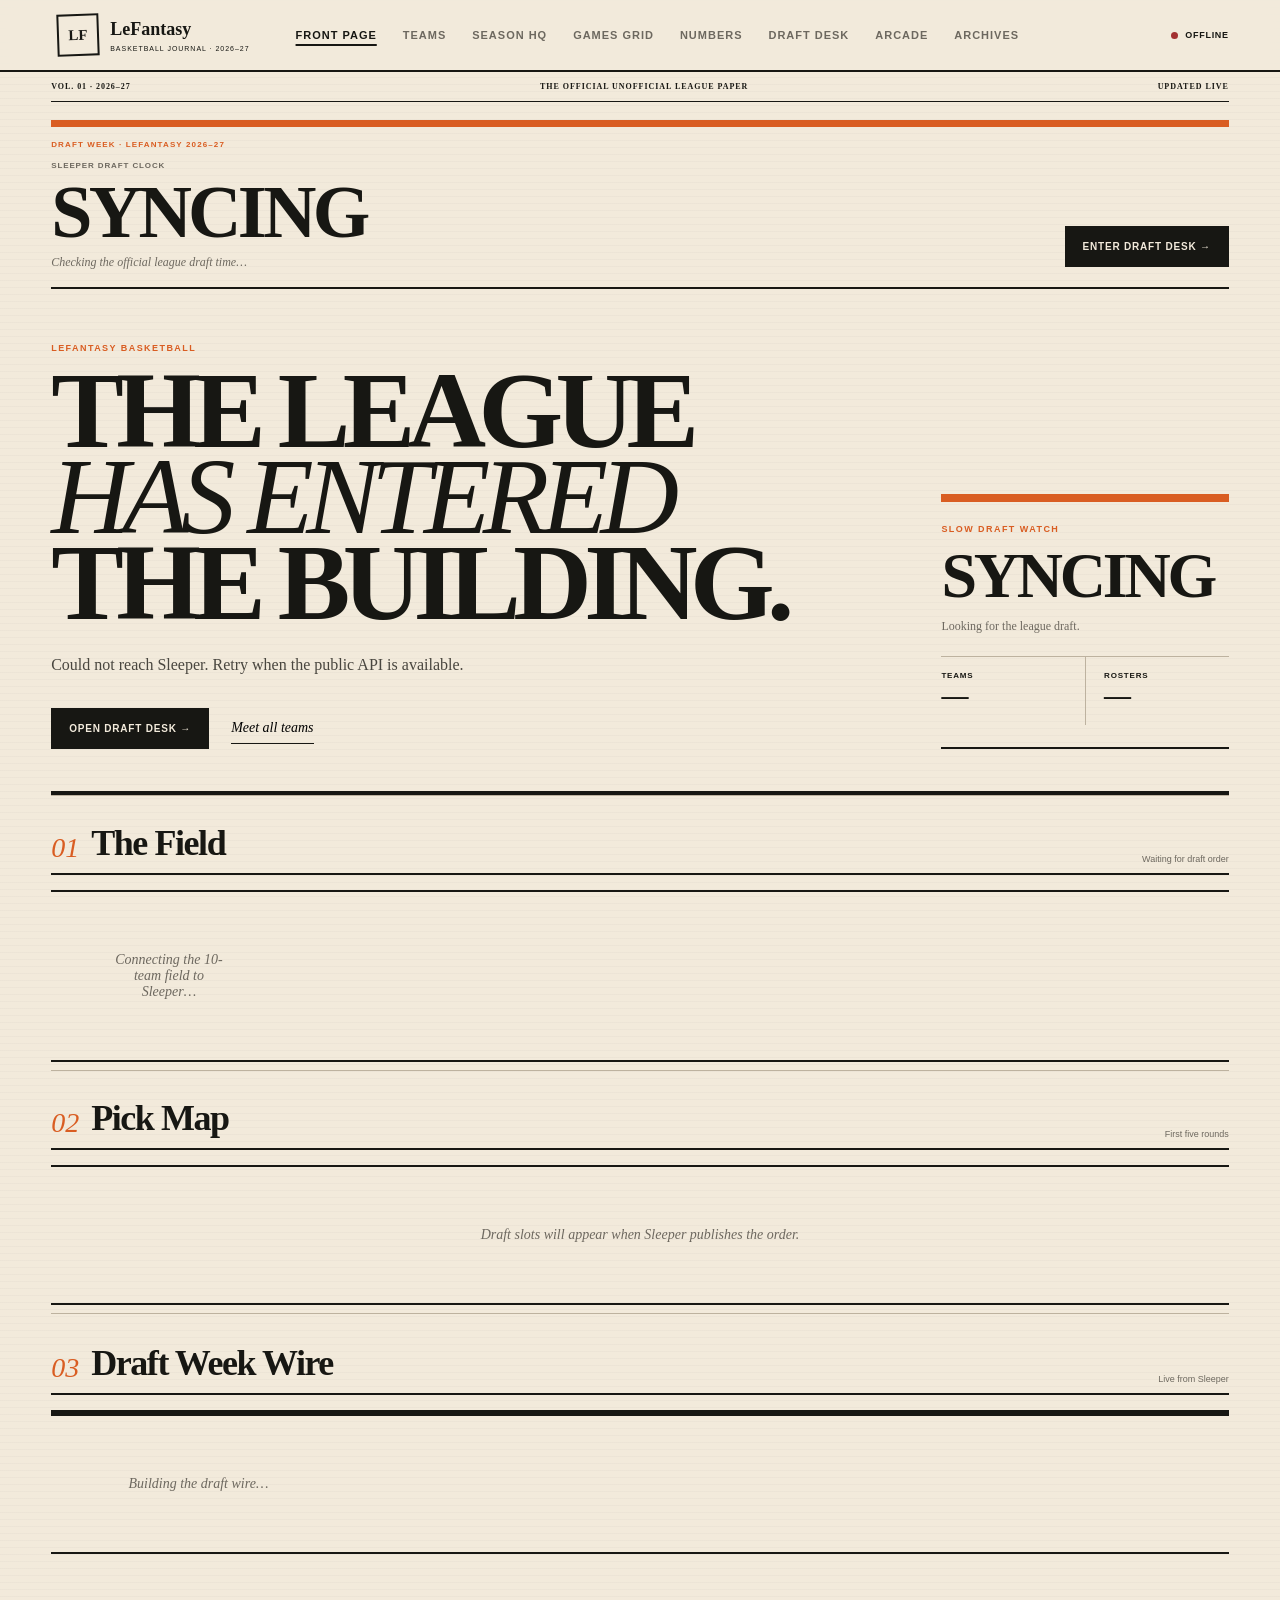
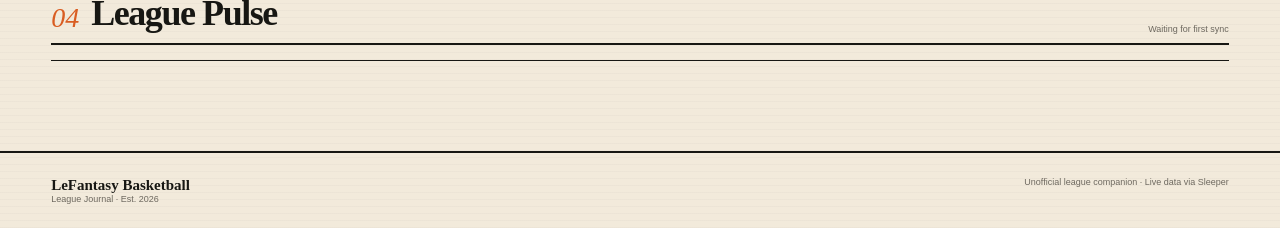
==== index.html @ d1859d07 "Merge 25d27dec43b7f07dfa521c4b925b68243e01713b into 0e8f0df24c4ec16cf2e3d7495be063ad2649c1c4" ====
<!doctype html><html lang="en"><head><meta charset="utf-8"><meta name="viewport" content="width=device-width,initial-scale=1,viewport-fit=cover"><meta name="theme-color" content="#f2eadb"><title>LeFantasy Basketball — League Journal</title><link rel="stylesheet" href="./styles.css"></head><body><header class="topbar"><button class="brand" data-route="home"><span class="mark">LF</span><span><b>LeFantasy</b><small>BASKETBALL JOURNAL · 2026–27</small></span></button><nav><button class="active" data-route="home">Front Page</button><button data-route="league">Teams</button><button data-route="season">Season HQ</button><button data-route="schedule">Games Grid</button><button data-route="analytics">Numbers</button><button data-route="warroom">Draft Desk</button><button data-route="arcade">Arcade</button><button data-route="history">Archives</button></nav><div id="apiStatus" class="status"><i></i><span>SYNCING</span></div></header><main><section class="page active" data-page="home"><div class="issue-line"><span>VOL. 01 · 2026–27</span><span>THE OFFICIAL UNOFFICIAL LEAGUE PAPER</span><span>UPDATED LIVE</span></div><section id="draftWeek" class="draft-week"><div class="draft-week-label">DRAFT WEEK · LEFANTASY 2026–27</div><div class="draft-week-main"><div><small id="draftWeekKicker">SLEEPER DRAFT CLOCK</small><strong id="draftCountdown">SYNCING</strong><p id="draftCountdownCopy">Checking the official league draft time…</p></div><button class="primary" data-route="warroom">Enter Draft Desk →</button></div></section><div class="hero"><div class="hero-copy"><div class="eyebrow">LEFANTASY BASKETBALL</div><h1>THE LEAGUE<br><em>HAS ENTERED</em><br>THE BUILDING.</h1><p id="leagueSubtitle">Connecting to Sleeper league 1406415989997846528…</p><div class="actions"><button class="primary" data-route="warroom">Open Draft Desk →</button><button class="text-link" data-route="league">Meet all teams</button></div></div><aside class="hero-card"><div class="kicker">SLOW DRAFT WATCH</div><strong id="draftStatus">SYNCING</strong><p id="draftMeta">Looking for the league draft.</p><div class="scoreline"><div><span>TEAMS</span><b id="teamCount">—</b></div><div><span>ROSTERS</span><b id="rosterCount">—</b></div></div></aside></div><section class="draft-field-section"><div class="section-head"><div><span>01</span><h2>The Field</h2></div><small id="fieldMeta">Waiting for draft order</small></div><div id="draftField" class="draft-field"><div class="empty">Connecting the 10-team field to Sleeper…</div></div></section><section class="pick-map-section"><div class="section-head"><div><span>02</span><h2>Pick Map</h2></div><small id="pickMapMeta">First five rounds</small></div><div id="pickMap" class="pick-map"><div class="empty">Draft slots will appear when Sleeper publishes the order.</div></div></section><section class="draft-wire-section"><div class="section-head"><div><span>03</span><h2>Draft Week Wire</h2></div><small id="wireMeta">Live from Sleeper</small></div><div id="draftWire" class="draft-wire"><div class="empty">Building the draft wire…</div></div></section><section class="news-section"><div class="section-head"><div><span>04</span><h2>League Pulse</h2></div><small id="lastSync">Waiting for first sync</small></div><div id="pulse" class="cards"></div></section></section><section class="page" data-page="league"><div class="page-head"><div><span class="section-number">02</span><div><div class="eyebrow">THE DIRECTORY</div><h1>MEET THE LEAGUE.</h1><p>Every manager. Every roster. Same public information for everyone.</p></div></div></div><div id="managerGrid" class="manager-grid"></div></section><section class="page" data-page="season"><div class="page-head"><div><span class="section-number">03</span><div><div class="eyebrow">CURRENT WEEK · STANDINGS · PLAYOFF RACE</div><h1>SEASON HQ.</h1><p>The live league desk. Current matchups, the table, and the postseason cut line in one public view.</p></div></div></div><div class="record-intro"><div><div class="kicker">THIS WEEK</div><h2 id="matchupHeading">Matchup Desk</h2></div><span id="seasonWeek">Waiting for season data</span></div><div id="matchupGrid" class="matchup-grid"><div class="empty">Matchups will populate when the season begins.</div></div><div class="season-columns"><section><div class="record-intro"><div><div class="kicker">THE TABLE</div><h2>Standings</h2></div><span>Stored Sleeper record</span></div><div id="liveStandings" class="live-standings"></div></section><section><div class="record-intro"><div><div class="kicker">THE CUT LINE</div><h2>Playoff Race</h2></div><span id="playoffMeta">League settings</span></div><div id="playoffRace" class="playoff-race"></div></section></div></section><section class="page" data-page="manager"><button id="managerBack" class="text-link manager-back">← Back to teams</button><div id="managerProfile"><div class="empty">Choose a manager from the Teams page.</div></div></section><section class="page" data-page="schedule"><div class="page-head"><div><span class="section-number">04</span><div><div class="eyebrow">NBA SCHEDULE · GAME PICK OPPORTUNITY</div><h1>GAMES GRID.</h1><p>The real NBA schedule translated for Game Pick. More games mean more chances to produce a score worth using — not automatic cumulative points.</p></div></div></div><div class="games-grid-toolbar"><div><div class="kicker">NEXT 7 DAYS</div><h2 id="gamesGridRange">Loading NBA schedule…</h2></div><button id="gamesGridRefresh" class="primary">↻ Refresh schedule</button></div><div id="gamesGridSummary" class="games-grid-summary"><div class="empty">Connecting to the NBA schedule feed…</div></div><div class="record-intro"><div><div class="kicker">TEAM BY TEAM</div><h2>Schedule Board</h2></div><span id="gamesGridMeta">—</span></div><div id="gamesGridBoard" class="games-grid-board"><div class="empty">Schedule data will appear here.</div></div><div class="record-intro roster-volume-head"><div><div class="kicker">LEFANTASY GAME PICK OPPORTUNITY</div><h2>Who Has the Most Chances?</h2></div><span id="rosterVolumeMeta">Waiting for Game Pick opportunity map</span></div><div id="rosterVolume" class="roster-volume"><div class="empty">Connecting Sleeper rosters to upcoming Game Pick opportunities…</div></div></section><section class="page" data-page="analytics"><div class="page-head"><div><span class="section-number">04</span><div><div class="eyebrow">TRUE RECORD · SCHEDULE LUCK · WEEKLY HONORS</div><h1>BEYOND THE RECORD.</h1><p>Actual results only tell part of the story. All-play standings show how every team would perform against the entire league each completed week.</p></div></div></div><div class="record-intro"><div><div class="kicker">ALL-PLAY TABLE</div><h2>True Standings</h2></div><span id="trueWeekLabel">Waiting for completed matchups</span></div><div class="table-wrap"><table class="record-table true-table"><thead><tr><th>Team</th><th>Actual</th><th>True</th><th>True%</th><th>Luck</th><th>PF</th></tr></thead><tbody id="trueBody"></tbody></table></div><div class="record-intro awards-head"><div><div class="kicker">THE WEEKLY EDITION</div><h2>Weekly Awards</h2></div><span id="awardWeek">—</span></div><div id="weeklyAwards" class="award-grid"><div class="empty">Awards begin after the first completed matchup week.</div></div></section><section class="page" data-page="warroom"><div class="page-head"><div><span class="section-number">05</span><div><div class="eyebrow">SLOW DRAFT · PUBLIC DESK</div><h1>THE DRAFT DESK.</h1><p>A neutral league-wide view of the room: picks, roster construction and draft movement. No private tips. No saved favorites.</p></div></div></div><div class="war-layout"><aside class="war-side"><div class="kicker">DRAFT WIRE</div><strong id="warStatus">SYNCING</strong><p id="warCopy">Finding draft configuration…</p><button id="refresh" class="primary">↻ Refresh board</button><div class="fairness"><b>PUBLIC BY DESIGN</b><span>Every manager sees the same tools and information.</span></div></aside><div class="board-shell"><div class="board-head"><div><small>LEFANTASY DRAFT · 2026–27</small><b>THE BOARD</b></div><span id="pickCount">0 picks</span></div><div id="draftBoard" class="draft-board"><div class="empty">Draft data will appear here.</div></div></div></div><section class="draft-intel-section"><div class="record-intro"><div><div class="kicker">LIVE LEAGUE INTELLIGENCE</div><h2>Draft Readout</h2></div><span id="draftIntelMeta">Waiting for selections</span></div><div id="draftIntel" class="draft-intel"><div class="empty">Position runs, roster builds and round summaries will appear as the room moves.</div></div></section></section><section class="page arcade-page" data-page="arcade"><div class="page-head arcade-head"><div><span class="section-number">PLAY</span><div><div class="eyebrow">LEFANTASY ARCADE · NO SAVES · NO CONSEQUENCES</div><h1>WHO GOES<br>FIRST?</h1><p>Two NBA players enter. Pick the one you think gets drafted first in LeFantasy. Your answers stay on this device and disappear when you reload.</p></div></div></div><div class="arcade-scorebar"><div><small>CURRENT STREAK</small><strong id="arcadeStreak">0</strong></div><div><small>TOTAL CALLS</small><strong id="arcadeCalls">0</strong></div><button id="arcadeReset" class="primary">New Run</button></div><div id="whoGoesFirst" class="who-goes-first"><div class="empty">Loading the player deck…</div></div><div class="arcade-footer"><span>Choices are saved only in this browser. Nothing is shared with the league.</span><b id="arcadeBoardPreview">Your private board starts with your first call.</b></div><div class="gm-divider"><span>ARCADE BONUS</span><b>LE TACO · PIXEL CATCH</b></div><section class="gm2-shell"><div class="gm2-cover"><div><div class="eyebrow">NEW · MOBILE ARCADE</div><h2>LE TACO<br><i>THE KING'S TACO CATCH</i></h2><p>Move a pixel basketball king left and right to catch falling tacos. Three misses and you're out!</p></div><a class="primary" href="./letaco.html" style="display:inline-block;text-decoration:none;padding:14px 22px">PLAY LE TACO →</a></div></section><div class="gm-divider"><span>ARCADE 02</span><b>FRONT OFFICE SIMULATOR</b></div><section class="gm2-shell"><div class="gm2-cover"><div><div class="eyebrow">NEW · FULL FRONT OFFICE MODE</div><h2>GM SURVIVAL<br><i>SEASON MODE</i></h2><p>Take over a randomly dealt 10-man NBA roster. Set the rotation, survive injuries and trade calls, and try to satisfy ownership across an actual simulated season.</p></div><button id="gm2Start" class="primary">DEAL ME A TEAM →</button></div><div id="gm2Game" hidden></div></section><div class="gm-divider legacy"><span>ARCADE 02A</span><b>ORIGINAL 10-DAY MODE</b></div><section class="gm-survival"><div class="gm-intro"><div><div class="eyebrow">10 DAYS · ONE JOB · TERRIBLE PEOPLE AROUND YOU</div><h2>GM<br>SURVIVAL</h2><p>Run an NBA front office through ten increasingly cursed days. Your decisions change the team, unlock consequences, and may come back to ruin your life.</p></div><button id="gmStart" class="primary gm-start">TAKE THE JOB →</button></div><div id="gmGame" class="gm-game" hidden><div class="gm-topline"><div><small>DAY</small><strong id="gmDay">1 / 10</strong></div><div><small>ACT</small><strong id="gmAct">THE HONEYMOON</strong></div></div><div id="gmMeters" class="gm-meters"></div><article id="gmEvent" class="gm-event" aria-live="polite"></article></div></section></section><section class="page" data-page="history"><div class="page-head"><div><span class="section-number">06</span><div><div class="eyebrow">PAST SEASONS · ALL-TIME NUMBERS</div><h1>THE ARCHIVES.</h1><p>The league history, reconstructed from linked Sleeper seasons. The Record Book aggregates manager results across every season we can verify.</p></div></div></div><div class="archive-tabs"><button class="archive-tab active" data-archive-view="record">Record Book</button><button class="archive-tab" data-archive-view="seasons">Season Archive</button><button class="archive-tab" data-archive-view="highlights">League Records</button><button class="archive-tab" data-archive-view="drafts">Draft Archive</button><button class="archive-tab" data-archive-view="rivalries">Rivalries</button></div><div id="historyStatus" class="history-status">Loading linked league history…</div><section id="recordView" class="archive-view active"><div class="record-intro"><div><div class="kicker">ALL-TIME TABLE</div><h2>The Record Book</h2></div><span id="historySpan">—</span></div><div class="table-wrap"><table class="record-table"><thead><tr><th>Manager</th><th>Seasons</th><th>W</th><th>L</th><th>T</th><th>Win%</th><th>PF</th><th>PA</th></tr></thead><tbody id="recordBody"></tbody></table></div></section><section id="seasonsView" class="archive-view"><div id="seasonArchive" class="season-archive"></div></section><section id="highlightsView" class="archive-view"><div class="record-intro"><div><div class="kicker">WEEKLY MATCHUP RECORDS</div><h2>League Records</h2></div><span>Calculated from archived matchup data</span></div><div id="recordCards" class="record-cards"><div class="empty">Loading matchup records…</div></div></section><section id="draftsView" class="archive-view"><div class="record-intro"><div><div class="kicker">EVERY PICK WE CAN VERIFY</div><h2>Draft Archive</h2></div><span>Historical Sleeper drafts</span></div><div id="draftArchive" class="draft-archive"><div class="empty">Loading historical drafts…</div></div></section><section id="rivalriesView" class="archive-view"><div class="record-intro"><div><div class="kicker">MANAGER VS. MANAGER</div><h2>Rivalry Desk</h2></div><span>Lifetime verified matchups</span></div><div id="rivalryGrid" class="rivalry-grid"><div class="empty">Building the rivalry ledger…</div></div></section></section></main><footer><div><b>LeFantasy Basketball</b><span>League Journal · Est. 2026</span></div><span>Unofficial league companion · Live data via Sleeper</span></footer><script src="./app.js"></script></body></html>
---- styles.css ----
:root{--paper:#f2eadb;--paper2:#e9deca;--ink:#171713;--muted:#6d685f;--orange:#d95d22;--green:#173d32;--line:#bdb29f;--white:#fffaf0}*{box-sizing:border-box}html{scroll-behavior:smooth}body{margin:0;background:var(--paper);color:var(--ink);font-family:Arial,Helvetica,sans-serif;background-image:linear-gradient(rgba(23,23,19,.025) 1px,transparent 1px);background-size:100% 7px}button{font:inherit}.topbar{position:sticky;top:0;z-index:20;display:flex;align-items:center;gap:28px;padding:13px clamp(15px,4vw,54px);background:rgba(242,234,219,.94);backdrop-filter:blur(12px);border-bottom:2px solid var(--ink)}.brand{display:flex;align-items:center;gap:11px;border:0;background:none;color:var(--ink);cursor:pointer}.mark{display:grid;place-items:center;width:42px;height:42px;border:2px solid var(--ink);font:900 15px Georgia,serif;transform:rotate(-2deg)}.brand>span:last-child{display:flex;flex-direction:column;text-align:left;line-height:1}.brand b{font:900 18px Georgia,serif}.brand small{font-size:7px;letter-spacing:.14em;margin-top:5px}.topbar nav{display:flex;gap:2px;flex:1}.topbar nav button{border:0;background:none;color:var(--muted);font-size:11px;text-transform:uppercase;letter-spacing:.09em;font-weight:900;padding:10px 12px;cursor:pointer}.topbar nav button.active{color:var(--ink);text-decoration:underline;text-decoration-thickness:2px;text-underline-offset:5px}.status{display:flex;align-items:center;gap:7px;font-size:9px;font-weight:900;letter-spacing:.08em}.status i{width:7px;height:7px;border-radius:50%;background:#b68a31}.status.online i{background:#39714d}.status.offline i{background:#a43131}.page{display:none;max-width:1450px;min-height:calc(100vh - 69px);margin:auto;padding:0 clamp(15px,4vw,54px) 90px}.page.active{display:block}.issue-line{display:flex;justify-content:space-between;gap:15px;padding:10px 0;border-bottom:1px solid var(--ink);font:700 8px Georgia,serif;letter-spacing:.12em}.hero{display:grid;grid-template-columns:minmax(0,1.5fr) minmax(280px,.5fr);gap:28px;padding:54px 0 42px;border-bottom:4px solid var(--ink)}.eyebrow,.kicker{text-transform:uppercase;letter-spacing:.16em;font-weight:900;font-size:9px;color:var(--orange)}h1{font-family:Georgia,"Times New Roman",serif;font-size:clamp(54px,8.5vw,128px);line-height:.79;letter-spacing:-.07em;margin:15px 0 27px}h1 em{font-style:italic;font-weight:400}.hero p,.page-head p{font:16px/1.55 Georgia,serif;color:#49463f;max-width:690px}.actions{display:flex;align-items:center;gap:22px;margin-top:30px}.primary{border:2px solid var(--ink);background:var(--ink);color:var(--paper);padding:13px 16px;font-size:10px;text-transform:uppercase;letter-spacing:.08em;font-weight:900;cursor:pointer}.primary:hover{background:var(--orange);border-color:var(--orange)}.text-link{border:0;border-bottom:1px solid var(--ink);background:none;padding:7px 0;font:italic 14px Georgia,serif;cursor:pointer}.hero-card{align-self:end;border-top:8px solid var(--orange);border-bottom:2px solid var(--ink);padding:22px 0}.hero-card>strong{display:block;font:900 clamp(38px,5vw,70px)/.9 Georgia,serif;letter-spacing:-.05em;margin:13px 0}.hero-card p{font-size:12px;color:var(--muted)}.scoreline{display:grid;grid-template-columns:1fr 1fr;border-top:1px solid var(--line);margin-top:20px}.scoreline div{padding:14px 0}.scoreline div+div{border-left:1px solid var(--line);padding-left:18px}.scoreline span{display:block;font-size:8px;font-weight:900;letter-spacing:.1em}.scoreline b{font:900 27px Georgia,serif}.news-section{padding-top:30px}.section-head{display:flex;align-items:end;justify-content:space-between;border-bottom:2px solid var(--ink);padding-bottom:9px;margin-bottom:15px}.section-head>div{display:flex;align-items:end;gap:12px}.section-head span,.section-number{font:italic 28px Georgia,serif;color:var(--orange)}.section-head h2{font:900 36px Georgia,serif;margin:0;letter-spacing:-.04em}.section-head small{font-size:9px;color:var(--muted)}.cards{display:grid;grid-template-columns:repeat(3,1fr);border-bottom:1px solid var(--ink)}.card{padding:17px 20px 24px 0;min-height:145px}.card+.card{border-left:1px solid var(--line);padding-left:20px}.card small{font-size:8px;font-weight:900;letter-spacing:.12em;color:var(--orange)}.card strong{display:block;font:900 27px/1 Georgia,serif;margin:13px 0}.card p{font:13px/1.45 Georgia,serif;color:var(--muted)}.page-head{padding:50px 0 24px;border-bottom:4px solid var(--ink);margin-bottom:20px}.page-head>div{display:flex;align-items:flex-start;gap:18px}.page-head h1{font-size:clamp(48px,7vw,94px);margin:8px 0 10px}.manager-grid{display:grid;grid-template-columns:repeat(4,1fr);border-top:1px solid var(--ink)}.manager{padding:20px 18px 22px 0;border-bottom:1px solid var(--ink);min-height:195px}.manager:not(:nth-child(4n+1)){border-left:1px solid var(--line);padding-left:18px}.manager img{width:62px;height:62px;object-fit:cover;filter:grayscale(100%);border:1px solid var(--ink)}.manager h3{font:900 21px Georgia,serif;margin:14px 0 4px}.manager p{margin:0;color:var(--muted);font-size:10px}.manager .roster{margin-top:15px;padding-top:10px;border-top:1px solid var(--line);font-size:9px;font-weight:700;text-transform:uppercase;letter-spacing:.06em}.war-layout{display:grid;grid-template-columns:240px minmax(0,1fr);gap:28px}.war-side{padding-top:8px;align-self:start;position:sticky;top:90px}.war-side strong{display:block;font:900 30px Georgia,serif;margin:10px 0}.war-side p{font:12px/1.5 Georgia,serif;color:var(--muted)}.war-side button{width:100%;margin:10px 0}.fairness{border-top:1px solid var(--ink);margin-top:18px;padding-top:13px}.fairness b,.fairness span{display:block}.fairness b{font-size:8px;letter-spacing:.12em;color:var(--orange)}.fairness span{font:11px/1.4 Georgia,serif;margin-top:6px}.board-shell{min-width:0;border:2px solid var(--ink);background:rgba(255,250,240,.45)}.board-head{display:flex;align-items:end;justify-content:space-between;padding:13px 15px;border-bottom:2px solid var(--ink)}.board-head small{display:block;font-size:7px;letter-spacing:.12em;color:var(--orange);margin-bottom:3px}.board-head b{font:900 24px Georgia,serif}.board-head>span{font-size:9px;font-weight:900}.draft-board{overflow:auto;max-height:72vh}.draft-grid{display:grid;grid-template-columns:repeat(var(--teams,10),minmax(125px,1fr));min-width:1100px}.pick{min-height:90px;padding:9px;border-right:1px solid var(--line);border-bottom:1px solid var(--line);background:rgba(255,250,240,.25)}.pick:nth-child(even){background:rgba(217,93,34,.035)}.pick b{font:900 12px Georgia,serif;display:block}.pick small{font-size:8px;color:var(--muted)}.pick .num{font-size:9px;color:var(--orange);font-weight:900;margin-bottom:7px}.empty{padding:60px;text-align:center;font:italic 14px Georgia,serif;color:var(--muted)}footer{display:flex;justify-content:space-between;gap:20px;padding:24px clamp(15px,4vw,54px);border-top:2px solid var(--ink);font-size:9px;color:var(--muted)}footer>div{display:flex;flex-direction:column}footer b{font:900 15px Georgia,serif;color:var(--ink)}@media(max-width:850px){.topbar{gap:9px;padding:10px 12px}.brand small,.status span{display:none}.topbar nav{overflow:auto}.topbar nav button{white-space:nowrap;padding:9px 8px}.page{padding-left:14px;padding-right:14px}.issue-line span:nth-child(2){display:none}.hero{grid-template-columns:1fr;padding-top:32px}.cards{grid-template-columns:1fr}.card,.card+.card{border-left:0;border-bottom:1px solid var(--line);padding-left:0}.manager-grid{grid-template-columns:repeat(2,1fr)}.manager:not(:nth-child(4n+1)){border-left:0;padding-left:0}.manager:nth-child(even){border-left:1px solid var(--line);padding-left:15px}.war-layout{grid-template-columns:1fr}.war-side{position:static}.page-head>div{gap:10px}footer{flex-direction:column}}@media(max-width:520px){.manager-grid{grid-template-columns:1fr}.manager:nth-child(even){border-left:0;padding-left:0}h1{font-size:52px}.hero{gap:12px}.hero-card{margin-top:20px}}.archive-tabs{display:flex;gap:0;border-bottom:2px solid var(--ink);margin:4px 0 20px}.archive-tab{border:0;background:none;padding:11px 16px 10px 0;margin-right:22px;text-transform:uppercase;letter-spacing:.09em;font-size:9px;font-weight:900;color:var(--muted);cursor:pointer}.archive-tab.active{color:var(--orange);text-decoration:underline;text-decoration-thickness:2px;text-underline-offset:5px}.history-status{font:italic 12px Georgia,serif;color:var(--muted);padding:4px 0 18px}.archive-view{display:none}.archive-view.active{display:block}.record-intro{display:flex;align-items:end;justify-content:space-between;padding:8px 0 13px}.record-intro h2{font:900 40px Georgia,serif;letter-spacing:-.04em;margin:5px 0 0}.record-intro>span{font-size:9px;font-weight:900;letter-spacing:.08em}.table-wrap{overflow:auto;border-top:2px solid var(--ink);border-bottom:2px solid var(--ink)}.record-table{width:100%;border-collapse:collapse;min-width:760px}.record-table th{padding:10px 12px;text-align:right;font-size:8px;text-transform:uppercase;letter-spacing:.1em;border-bottom:1px solid var(--ink)}.record-table th:first-child,.record-table td:first-child{text-align:left}.record-table td{padding:13px 12px;text-align:right;border-bottom:1px solid var(--line);font:13px Georgia,serif}.record-table td:first-child{font-weight:900;font-size:15px}.record-table tr:last-child td{border-bottom:0}.record-table tbody tr:hover{background:rgba(217,93,34,.045)}.season-archive{display:grid;gap:30px}.season-sheet{border-top:6px solid var(--ink)}.season-title{display:flex;align-items:end;justify-content:space-between;padding:12px 0;border-bottom:1px solid var(--ink)}.season-title h2{font:900 38px Georgia,serif;margin:0;letter-spacing:-.04em}.season-title span{font-size:9px;color:var(--muted);font-weight:900}.season-standings{display:grid;grid-template-columns:repeat(2,1fr)}.standing-row{display:grid;grid-template-columns:36px minmax(0,1fr) auto auto;gap:12px;align-items:center;padding:12px 12px 12px 0;border-bottom:1px solid var(--line)}.standing-row:nth-child(even){border-left:1px solid var(--line);padding-left:12px}.standing-rank{font:italic 22px Georgia,serif;color:var(--orange)}.standing-name b{display:block;font:900 14px Georgia,serif}.standing-name small{font-size:8px;color:var(--muted)}.standing-record{font:900 11px Arial,sans-serif}.standing-pf{text-align:right;font:11px Georgia,serif;color:var(--muted)}@media(max-width:700px){.record-intro{align-items:start;flex-direction:column;gap:7px}.season-standings{grid-template-columns:1fr}.standing-row:nth-child(even){border-left:0;padding-left:0}}.record-cards{display:grid;grid-template-columns:repeat(4,1fr);border-top:2px solid var(--ink);border-bottom:2px solid var(--ink)}.record-card{padding:20px 18px 22px 0;min-height:170px}.record-card+.record-card{border-left:1px solid var(--line);padding-left:18px}.record-card small{font-size:8px;font-weight:900;letter-spacing:.1em;color:var(--orange)}.record-card strong{display:block;font:900 31px/1 Georgia,serif;margin:14px 0 8px}.record-card b{display:block;font:900 14px Georgia,serif}.record-card span{display:block;font-size:9px;color:var(--muted);margin-top:5px}.draft-archive{display:grid;gap:30px}.draft-season{border-top:6px solid var(--ink)}.draft-season-head{display:flex;justify-content:space-between;align-items:end;padding:12px 0;border-bottom:1px solid var(--ink)}.draft-season-head h3{font:900 34px Georgia,serif;margin:0}.draft-season-head span{font-size:9px;color:var(--muted)}.draft-picks{display:grid;grid-template-columns:repeat(4,1fr)}.historic-pick{padding:11px 12px 13px 0;border-bottom:1px solid var(--line);min-height:82px}.historic-pick:not(:nth-child(4n+1)){border-left:1px solid var(--line);padding-left:12px}.historic-pick small{display:block;font-size:8px;color:var(--orange);font-weight:900}.historic-pick b{display:block;font:900 12px Georgia,serif;margin:5px 0}.historic-pick span{font-size:8px;color:var(--muted)}@media(max-width:900px){.record-cards,.draft-picks{grid-template-columns:repeat(2,1fr)}.record-card:nth-child(3){border-left:0;padding-left:0}.historic-pick:not(:nth-child(4n+1)){border-left:0;padding-left:0}.historic-pick:nth-child(even){border-left:1px solid var(--line);padding-left:12px}}@media(max-width:520px){.record-cards,.draft-picks{grid-template-columns:1fr}.record-card+.record-card,.record-card:nth-child(3),.historic-pick:nth-child(even){border-left:0;padding-left:0}.archive-tabs{overflow:auto}.archive-tab{white-space:nowrap}}.true-table .luck-pos{font-weight:900;color:var(--green)}.true-table .luck-neg{font-weight:900;color:#9b3828}.awards-head{margin-top:42px;border-top:4px solid var(--ink);padding-top:22px}.award-grid{display:grid;grid-template-columns:repeat(4,1fr);border-top:2px solid var(--ink);border-bottom:2px solid var(--ink)}.award{padding:20px 18px 24px 0;min-height:180px}.award+.award{border-left:1px solid var(--line);padding-left:18px}.award small{font-size:8px;letter-spacing:.11em;font-weight:900;color:var(--orange)}.award h3{font:900 25px/1 Georgia,serif;margin:14px 0 9px}.award b{font:900 14px Georgia,serif;display:block}.award p{font:11px/1.45 Georgia,serif;color:var(--muted);margin:7px 0 0}.award .award-stat{font:italic 29px Georgia,serif;color:var(--orange);margin-top:12px}@media(max-width:900px){.award-grid{grid-template-columns:repeat(2,1fr)}.award:nth-child(3){border-left:0;padding-left:0}}@media(max-width:520px){.award-grid{grid-template-columns:1fr}.award+.award,.award:nth-child(3){border-left:0;padding-left:0}}.rivalry-grid{display:grid;grid-template-columns:repeat(2,1fr);gap:0;border-top:2px solid var(--ink)}.rivalry-card{padding:20px 22px 22px 0;border-bottom:1px solid var(--ink);min-height:245px}.rivalry-card:nth-child(even){border-left:1px solid var(--line);padding-left:22px}.rivalry-card>small{font-size:8px;letter-spacing:.1em;font-weight:900;color:var(--orange)}.rivalry-title{display:grid;grid-template-columns:1fr auto 1fr;align-items:center;gap:10px;margin:15px 0}.rivalry-title b{font:900 18px/1 Georgia,serif}.rivalry-title b:last-child{text-align:right}.rivalry-title span{font:italic 13px Georgia,serif;color:var(--muted)}.rivalry-score{display:grid;grid-template-columns:1fr auto 1fr;align-items:center;border-top:1px solid var(--line);border-bottom:1px solid var(--line);padding:12px 0}.rivalry-score strong{font:900 35px Georgia,serif}.rivalry-score strong:last-child{text-align:right}.rivalry-score span{font-size:8px;font-weight:900;color:var(--muted)}.rivalry-meta{display:grid;grid-template-columns:repeat(3,1fr);gap:12px;margin-top:14px}.rivalry-meta small{display:block;font-size:7px;letter-spacing:.08em;color:var(--muted)}.rivalry-meta b{display:block;font:900 12px Georgia,serif;margin-top:4px}@media(max-width:700px){.rivalry-grid{grid-template-columns:1fr}.rivalry-card:nth-child(even){border-left:0;padding-left:0}}.manager{cursor:pointer}.manager:hover h3{text-decoration:underline;text-decoration-thickness:2px;text-underline-offset:4px}.manager-back{margin:28px 0 4px}.profile-hero{display:grid;grid-template-columns:minmax(0,1fr) 260px;gap:28px;padding:28px 0;border-bottom:6px solid var(--ink)}.profile-id{display:flex;gap:18px;align-items:center}.profile-id img{width:90px;height:90px;object-fit:cover;filter:grayscale(100%);border:2px solid var(--ink)}.profile-id h1{font-size:clamp(46px,7vw,88px);margin:7px 0 5px}.profile-id p{font:italic 13px Georgia,serif;color:var(--muted);margin:0}.profile-current{border-top:7px solid var(--orange);padding-top:13px}.profile-current small{font-size:8px;font-weight:900;letter-spacing:.1em;color:var(--orange)}.profile-current strong{display:block;font:900 31px Georgia,serif;margin:9px 0}.profile-current span{font:11px Georgia,serif;color:var(--muted)}.profile-stats{display:grid;grid-template-columns:repeat(7,1fr);border-bottom:2px solid var(--ink)}.profile-stat{padding:17px 14px 20px 0}.profile-stat+.profile-stat{border-left:1px solid var(--line);padding-left:14px}.profile-stat small{font-size:7px;font-weight:900;letter-spacing:.1em;color:var(--muted)}.profile-stat strong{display:block;font:900 28px Georgia,serif;margin-top:7px}.profile-columns{display:grid;grid-template-columns:1.1fr .9fr;gap:30px;margin-top:32px}.profile-section{border-top:4px solid var(--ink);padding-top:12px}.profile-section h2{font:900 30px Georgia,serif;margin:4px 0 14px}.resume-row,.profile-rival{display:grid;grid-template-columns:70px minmax(0,1fr) auto;gap:12px;padding:11px 0;border-bottom:1px solid var(--line);align-items:center}.resume-row>span{font:italic 18px Georgia,serif;color:var(--orange)}.resume-row b,.profile-rival b{font:900 13px Georgia,serif}.resume-row small,.profile-rival small{font-size:8px;color:var(--muted)}.profile-rival{grid-template-columns:minmax(0,1fr) auto}.profile-rival span{text-align:right;font:900 12px Georgia,serif}.profile-week-grid{display:grid;grid-template-columns:1fr 1fr;border-top:1px solid var(--ink)}.profile-week{padding:14px 12px 15px 0;border-bottom:1px solid var(--line)}.profile-week:nth-child(even){border-left:1px solid var(--line);padding-left:12px}.profile-week small{font-size:7px;font-weight:900;color:var(--orange)}.profile-week strong{display:block;font:900 23px Georgia,serif;margin:6px 0}.profile-week span{font-size:8px;color:var(--muted)}@media(max-width:800px){.profile-hero,.profile-columns{grid-template-columns:1fr}.profile-stats{grid-template-columns:repeat(2,1fr)}.profile-stat+.profile-stat{border-left:0;padding-left:0}.profile-stat:nth-child(even){border-left:1px solid var(--line);padding-left:12px}}@media(max-width:520px){.profile-id{align-items:flex-start}.profile-id img{width:64px;height:64px}.profile-week-grid{grid-template-columns:1fr}.profile-week:nth-child(even){border-left:0;padding-left:0}}@media(max-width:1050px){.profile-stats{grid-template-columns:repeat(4,1fr)}}@media(max-width:650px){.profile-stats{grid-template-columns:repeat(2,1fr)}}.matchup-grid{display:grid;grid-template-columns:repeat(2,1fr);border-top:2px solid var(--ink)}.matchup-card{padding:17px 20px 20px 0;border-bottom:1px solid var(--ink)}.matchup-card:nth-child(even){border-left:1px solid var(--line);padding-left:20px}.matchup-card>small{font-size:8px;font-weight:900;color:var(--orange);letter-spacing:.1em}.matchup-side{display:grid;grid-template-columns:minmax(0,1fr) auto;gap:12px;align-items:center;padding:12px 0;border-bottom:1px solid var(--line)}.matchup-side:last-child{border-bottom:0}.matchup-side b{font:900 16px Georgia,serif}.matchup-side span{font:900 26px Georgia,serif}.season-columns{display:grid;grid-template-columns:1.15fr .85fr;gap:32px;margin-top:36px}.live-row,.race-row{display:grid;grid-template-columns:32px minmax(0,1fr) auto auto;gap:12px;align-items:center;padding:11px 0;border-bottom:1px solid var(--line)}.live-row .seed,.race-row .seed{font:italic 20px Georgia,serif;color:var(--orange)}.live-row b,.race-row b{font:900 13px Georgia,serif}.live-row small,.race-row small{display:block;font-size:8px;color:var(--muted);margin-top:3px}.live-row>span,.race-row>span{font-size:10px;font-weight:900}.race-row.in{background:rgba(23,61,50,.04)}.race-row.cut{border-top:3px solid var(--orange)}.race-tag{font-size:7px!important;letter-spacing:.08em;color:var(--orange)}@media(max-width:800px){.matchup-grid,.season-columns{grid-template-columns:1fr}.matchup-card:nth-child(even){border-left:0;padding-left:0}}/* iPhone-first hardening */html,body{max-width:100%;overflow-x:hidden}button,a,.manager,.archive-tab{-webkit-tap-highlight-color:transparent;touch-action:manipulation}.topbar nav,.archive-tabs,.table-wrap,.draft-board{-webkit-overflow-scrolling:touch;scrollbar-width:none}.topbar nav::-webkit-scrollbar,.archive-tabs::-webkit-scrollbar,.table-wrap::-webkit-scrollbar,.draft-board::-webkit-scrollbar{display:none}@media(max-width:700px){body{padding-bottom:env(safe-area-inset-bottom)}.topbar{display:grid;grid-template-columns:auto 1fr auto;gap:8px;padding:max(8px,env(safe-area-inset-top)) 10px 8px;align-items:center}.brand{min-width:0}.mark{width:38px;height:38px}.brand b{font-size:15px}.topbar nav{grid-column:1/-1;grid-row:2;display:flex;width:calc(100vw - 20px);overflow-x:auto;gap:4px;padding:2px 0 4px;scroll-snap-type:x proximity}.topbar nav button{min-height:44px;padding:10px 12px;font-size:10px;scroll-snap-align:start}.status{justify-self:end}.page{min-height:calc(100vh - 110px);padding:0 14px 64px}.issue-line{overflow:hidden;white-space:nowrap}.hero{padding:28px 0 30px}.hero h1,.page-head h1{font-size:clamp(45px,15vw,66px);line-height:.84;letter-spacing:-.06em;overflow-wrap:anywhere}.hero p,.page-head p{font-size:15px}.actions{align-items:stretch;flex-direction:column;gap:8px}.actions .primary,.actions .text-link{min-height:48px;width:100%}.primary{min-height:44px}.text-link{min-height:44px}.hero-card>strong{font-size:42px}.section-head{align-items:flex-start;gap:10px}.section-head h2{font-size:30px}.section-head small{text-align:right;max-width:120px}.page-head{padding:32px 0 18px;margin-bottom:16px}.page-head>div{gap:8px}.section-number{font-size:21px}.record-intro h2{font-size:34px}.record-intro>span{line-height:1.35}.empty{padding:38px 16px}.manager{min-height:0;padding:18px 0;display:grid;grid-template-columns:56px minmax(0,1fr);column-gap:14px}.manager img{width:56px;height:56px;grid-row:1/4}.manager h3{margin:2px 0 4px;font-size:20px}.manager p{font-size:11px}.manager .roster{margin-top:8px;padding-top:8px}.table-wrap{margin-left:-14px;margin-right:-14px;padding-left:14px}.record-table{min-width:690px}.record-table th,.record-table td{padding-left:10px;padding-right:10px}.record-table th:first-child,.record-table td:first-child{position:sticky;left:0;z-index:2;background:var(--paper);box-shadow:8px 0 10px -10px var(--ink)}.archive-tabs{margin-left:-14px;margin-right:-14px;padding-left:14px;gap:0}.archive-tab{min-height:44px;margin-right:20px;padding:11px 0}.standing-row{grid-template-columns:30px minmax(0,1fr) auto}.standing-pf{grid-column:2/4;text-align:left}.draft-season-head,.season-title{align-items:flex-start;flex-direction:column;gap:5px}.draft-board{max-height:65vh}.draft-grid{grid-template-columns:repeat(var(--teams,10),minmax(112px,1fr));min-width:1000px}.pick{min-height:86px}.board-head{position:sticky;left:0}.war-side button{min-height:48px}.rivalry-card{min-height:0}.rivalry-title b{font-size:16px}.rivalry-meta{grid-template-columns:repeat(2,1fr)}.profile-hero{padding-top:16px}.profile-id{display:grid;grid-template-columns:64px minmax(0,1fr);gap:12px}.profile-id h1{font-size:42px;overflow-wrap:anywhere}.profile-current strong{font-size:27px}.profile-stats{grid-template-columns:repeat(2,1fr)!important}.profile-stat{padding:14px 8px 16px 0}.profile-stat:nth-child(even){padding-left:10px}.profile-stat strong{font-size:23px}.resume-row{grid-template-columns:55px minmax(0,1fr);gap:8px}.resume-row>small{grid-column:2}.matchup-side{min-height:52px}.matchup-side b{font-size:15px}.matchup-side span{font-size:24px}.live-row,.race-row{grid-template-columns:28px minmax(0,1fr) auto;gap:8px}.live-row>span:last-child,.race-tag{grid-column:3}.award{min-height:0;padding-top:18px;padding-bottom:18px}.award h3{font-size:23px}.record-card{min-height:0}.cards{border-bottom:0}.card{min-height:0}.scoreline div{min-width:0}footer{padding-bottom:calc(24px + env(safe-area-inset-bottom))}}@media(max-width:390px){.page{padding-left:12px;padding-right:12px}.hero h1,.page-head h1{font-size:43px}.record-intro h2{font-size:30px}.topbar nav{width:calc(100vw - 20px)}.rivalry-meta{grid-template-columns:1fr}.profile-id{grid-template-columns:54px minmax(0,1fr)}.profile-id img{width:54px;height:54px}.profile-id h1{font-size:36px}.live-row,.race-row{font-size:9px}.standing-row{gap:7px}}/* Mobile QA pass from real iPhone recording */
@media(max-width:700px){
 .topbar{position:sticky}
 .brand b{font-size:16px}
 .topbar nav button{font-size:11px;letter-spacing:.055em;padding:10px 13px}
 .hero{padding-top:22px}
 .hero h1{font-size:clamp(43px,13.2vw,58px);line-height:.87;margin:12px 0 18px}
 .page-head h1{font-size:clamp(43px,13vw,58px);line-height:.86;margin:8px 0 12px}
 .hero p,.page-head p{font-size:16px;line-height:1.45}
 .eyebrow,.kicker{font-size:10px}
 .issue-line{font-size:9px}
 .hero-card{margin-top:8px;padding:16px 0}
 .hero-card>strong{font-size:38px;margin:9px 0}
 .scoreline b{font-size:25px}
 .news-section{padding-top:22px}
 .section-head h2{font-size:32px}
 .card small,.record-card small,.award small,.matchup-card>small{font-size:9px}
 .card strong{font-size:25px}
 .card p,.hero-card p,.war-side p{font-size:13px}
 .page-head{padding-top:25px}
 .record-intro{padding-top:12px}
 .record-intro h2{font-size:32px}
 .record-intro>span{font-size:10px}
 .manager p,.manager .roster{font-size:11px}
 .live-row,.race-row{min-height:58px}
 .live-row b,.race-row b{font-size:15px}
 .live-row small,.race-row small{font-size:9px}
 .live-row>span,.race-row>span{font-size:11px}
 .matchup-card{padding-top:15px;padding-bottom:15px}
 .archive-tabs{position:sticky;top:100px;z-index:5;background:var(--paper);border-top:1px solid var(--line)}
 .archive-tab{font-size:10px}
 .history-status{font-size:13px}
 .record-table{font-size:12px}
 .record-table th{font-size:9px}
 .record-table td{font-size:14px}
 .record-table td:first-child{font-size:15px}
 .award p{font-size:12px}
 .rivalry-meta small{font-size:8px}
 .rivalry-meta b{font-size:13px}
 .profile-id p,.profile-current span{font-size:12px}
 .resume-row b,.profile-rival b{font-size:14px}
 .resume-row small,.profile-rival small,.profile-week span{font-size:9px}
 footer{font-size:10px}
}
@media(max-width:430px){
 .hero h1{font-size:49px}
 .page-head h1{font-size:48px}
 .topbar nav button{font-size:10px;padding-left:11px;padding-right:11px}
 .section-head h2{font-size:29px}
 .record-intro h2{font-size:30px}
}
/* Draft Week front-page takeover */
.draft-week{margin:18px 0 0;border-top:7px solid var(--orange);border-bottom:2px solid var(--ink);padding:13px 0 16px}.draft-week-label{font-size:8px;font-weight:900;letter-spacing:.14em;color:var(--orange);margin-bottom:12px}.draft-week-main{display:flex;align-items:end;justify-content:space-between;gap:24px}.draft-week-main small{display:block;font-size:8px;font-weight:900;letter-spacing:.11em;color:var(--muted)}.draft-week-main strong{display:block;font:900 clamp(38px,6vw,74px)/.95 Georgia,serif;letter-spacing:-.05em;margin:7px 0}.draft-week-main p{margin:0;font:italic 12px/1.4 Georgia,serif;color:var(--muted)}.draft-week-main .primary{flex:0 0 auto;margin-bottom:4px}@media(max-width:700px){.draft-week{margin-top:12px;padding-top:11px}.draft-week-main{display:block}.draft-week-main strong{font-size:clamp(38px,12vw,52px);overflow-wrap:anywhere}.draft-week-main p{font-size:12px}.draft-week-main .primary{width:100%;min-height:48px;margin-top:16px}}

/* Draft Week field + snake pick map */
.draft-field-section,.pick-map-section{padding:26px 0 8px;border-top:1px solid var(--line)}.draft-field{display:grid;grid-template-columns:repeat(5,1fr);border-top:2px solid var(--ink);border-bottom:2px solid var(--ink)}.field-team{position:relative;display:grid;grid-template-columns:48px minmax(0,1fr);gap:10px;align-items:center;padding:14px 12px 14px 0;min-height:84px;border-bottom:1px solid var(--line)}.field-team:not(:nth-child(5n+1)){border-left:1px solid var(--line);padding-left:12px}.field-team img,.field-avatar{width:48px;height:48px;object-fit:cover;border:1px solid var(--ink);filter:grayscale(100%)}.field-avatar{display:grid;place-items:center;font:900 20px Georgia,serif}.field-team>strong{position:absolute;right:7px;top:5px;font:italic 23px Georgia,serif;color:var(--orange);opacity:.85}.field-team small{display:block;font-size:7px;font-weight:900;letter-spacing:.09em;color:var(--orange)}.field-team b{display:block;font:900 13px/1.05 Georgia,serif;margin:4px 22px 3px 0}.field-team span{font-size:8px;color:var(--muted)}.field-team.unseeded>div{grid-column:2}.pick-map{border-top:2px solid var(--ink);border-bottom:2px solid var(--ink)}.pick-map-row{display:grid;grid-template-columns:minmax(170px,.75fr) 1.25fr;gap:18px;align-items:center;padding:11px 0;border-bottom:1px solid var(--line)}.pick-map-row:last-child{border-bottom:0}.pick-map-row>div:first-child small{display:block;font-size:7px;font-weight:900;color:var(--orange)}.pick-map-row>div:first-child b{display:block;font:900 14px Georgia,serif;margin:3px 0}.pick-map-row>div:first-child span{font-size:8px;color:var(--muted)}.pick-chips{display:grid;grid-template-columns:repeat(5,1fr);gap:7px}.pick-chips>span{display:block;border:1px solid var(--line);padding:8px;text-align:center;font:900 15px Georgia,serif;background:rgba(255,250,240,.35)}.pick-chips small{display:block;font:7px Arial,sans-serif;color:var(--orange);margin-bottom:3px}@media(max-width:900px){.draft-field{grid-template-columns:repeat(2,1fr)}.field-team:not(:nth-child(5n+1)){border-left:0;padding-left:0}.field-team:nth-child(even){border-left:1px solid var(--line);padding-left:12px}}@media(max-width:700px){.draft-field-section,.pick-map-section{padding-top:22px}.draft-field{display:flex;overflow-x:auto;scroll-snap-type:x proximity;margin-left:-14px;margin-right:-14px;padding-left:14px;-webkit-overflow-scrolling:touch}.field-team,.field-team:nth-child(even),.field-team:not(:nth-child(5n+1)){flex:0 0 78vw;max-width:300px;border-left:0;border-right:1px solid var(--line);padding:13px 14px 13px 0;scroll-snap-align:start}.field-team:nth-child(even){padding-left:12px}.pick-map-row{grid-template-columns:1fr;gap:9px;padding:14px 0}.pick-chips{gap:5px}.pick-chips>span{padding:8px 3px;font-size:14px}.pick-map-section .section-head small,.draft-field-section .section-head small{max-width:145px}}

/* Live Draft Week Wire */
.draft-wire-section{padding:28px 0 8px;border-top:1px solid var(--line)}.draft-wire{display:grid;grid-template-columns:repeat(4,1fr);border-top:6px solid var(--ink);border-bottom:2px solid var(--ink)}.wire-item{padding:16px 16px 18px 0;min-height:135px;border-bottom:1px solid var(--line)}.wire-item:not(:nth-child(4n+1)){border-left:1px solid var(--line);padding-left:16px}.wire-item small{display:block;font-size:8px;font-weight:900;letter-spacing:.11em;color:var(--orange)}.wire-item b{display:block;font:900 19px/1.08 Georgia,serif;margin:12px 0 7px}.wire-item p{margin:0;font:11px/1.45 Georgia,serif;color:var(--muted)}.wire-item.lead{background:var(--ink);padding-left:16px}.wire-item.lead small{color:var(--orange)}.wire-item.lead b{color:var(--paper);font-size:23px}.wire-item.lead p{color:#c8c0b2}@media(max-width:900px){.draft-wire{grid-template-columns:repeat(2,1fr)}.wire-item:not(:nth-child(4n+1)){border-left:0;padding-left:0}.wire-item:nth-child(even){border-left:1px solid var(--line);padding-left:14px}.wire-item.lead{padding-left:14px}}@media(max-width:700px){.draft-wire-section{padding-top:22px}.draft-wire{display:flex;overflow-x:auto;scroll-snap-type:x mandatory;margin-left:-14px;margin-right:-14px;padding-left:14px;-webkit-overflow-scrolling:touch}.wire-item,.wire-item:nth-child(even),.wire-item:not(:nth-child(4n+1)){flex:0 0 82vw;max-width:315px;min-height:145px;border-left:0;border-right:1px solid var(--line);padding:16px 16px 18px 0;scroll-snap-align:start}.wire-item.lead{padding-left:14px;padding-right:14px}.wire-item b{font-size:21px}.wire-item p{font-size:12px}}

/* Prebuilt full Draft Desk board */
.full-board{display:grid;grid-template-columns:58px repeat(var(--teams,10),minmax(132px,1fr));min-width:calc(58px + var(--teams,10)*132px);background:var(--paper)}.board-corner,.board-team-head{position:sticky;top:0;z-index:4;background:var(--ink);color:var(--paper);min-height:66px;border-right:1px solid #4a4842;border-bottom:2px solid var(--orange)}.board-corner{left:0;z-index:6;display:grid;place-items:center;font-size:7px;font-weight:900;letter-spacing:.1em}.board-team-head{padding:10px 8px}.board-team-head small{display:block;color:var(--orange);font-size:8px;font-weight:900}.board-team-head b{display:block;font:900 11px/1.05 Georgia,serif;margin-top:6px}.board-round-label{position:sticky;left:0;z-index:3;background:var(--paper);border-right:2px solid var(--ink);border-bottom:1px solid var(--line);display:grid;place-items:center;align-content:center;min-height:88px}.board-round-label small{font-size:6px;font-weight:900;color:var(--muted)}.board-round-label b{font:italic 22px Georgia,serif;color:var(--orange)}.board-cell{min-height:88px;padding:9px 8px;border-right:1px solid var(--line);border-bottom:1px solid var(--line);overflow:hidden}.board-cell small{display:block;font-size:7px;font-weight:900;color:var(--orange);white-space:nowrap;overflow:hidden;text-overflow:ellipsis}.board-cell b{display:block;font:900 12px/1.08 Georgia,serif;margin:8px 0 5px}.board-cell span{font-size:7px;color:var(--muted)}.board-cell.empty-pick{background:rgba(0,0,0,.018)}.board-cell.empty-pick b{color:var(--muted);font-size:10px}.board-cell.empty-pick span{letter-spacing:.1em;font-weight:900;opacity:.55}.board-cell.filled{background:rgba(217,93,34,.055)}.draft-board{overflow:auto;max-height:72vh;position:relative}@media(max-width:700px){.full-board{grid-template-columns:48px repeat(var(--teams,10),minmax(118px,1fr));min-width:calc(48px + var(--teams,10)*118px)}.board-corner,.board-team-head{min-height:61px}.board-round-label,.board-cell{min-height:82px}.board-team-head b{font-size:10px}.board-cell b{font-size:11px}.draft-board{max-height:68vh}}

/* Neutral live draft intelligence */
.draft-intel-section{margin-top:34px;border-top:6px solid var(--ink);padding-top:8px}.draft-intel{display:grid;grid-template-columns:repeat(3,1fr);border-top:2px solid var(--ink);border-bottom:2px solid var(--ink)}.intel-card{padding:18px 18px 20px 0;min-height:150px;border-bottom:1px solid var(--line)}.intel-card:not(:nth-child(3n+1)){border-left:1px solid var(--line);padding-left:18px}.intel-card small{display:block;font-size:8px;font-weight:900;letter-spacing:.11em;color:var(--orange)}.intel-card b{display:block;font:900 23px/1.05 Georgia,serif;margin:14px 0 8px}.intel-card p{margin:0;font:11px/1.5 Georgia,serif;color:var(--muted)}@media(max-width:850px){.draft-intel{grid-template-columns:repeat(2,1fr)}.intel-card:not(:nth-child(3n+1)){border-left:0;padding-left:0}.intel-card:nth-child(even){border-left:1px solid var(--line);padding-left:14px}}@media(max-width:700px){.draft-intel-section{margin-top:26px}.draft-intel{display:flex;overflow-x:auto;scroll-snap-type:x mandatory;margin-left:-14px;margin-right:-14px;padding-left:14px;-webkit-overflow-scrolling:touch}.intel-card,.intel-card:nth-child(even),.intel-card:not(:nth-child(3n+1)){flex:0 0 82vw;max-width:315px;min-height:145px;border-left:0;border-right:1px solid var(--line);padding:17px 16px 19px 0;scroll-snap-align:start}.intel-card b{font-size:22px}.intel-card p{font-size:12px}}

/* NBA Games Grid */
.games-grid-toolbar{display:flex;justify-content:space-between;align-items:end;gap:20px;padding:6px 0 20px;border-bottom:2px solid var(--ink)}.games-grid-toolbar h2{font:900 34px Georgia,serif;margin:5px 0 0}.games-grid-summary{display:grid;grid-template-columns:repeat(2,1fr);border-bottom:2px solid var(--ink)}.schedule-feature{padding:20px 20px 22px 0;min-height:155px}.schedule-feature+.schedule-feature{border-left:1px solid var(--line);padding-left:20px}.schedule-feature small{font-size:8px;font-weight:900;letter-spacing:.1em;color:var(--orange)}.schedule-feature strong{display:block;font:900 38px Georgia,serif;margin:10px 0 5px}.schedule-feature b{display:block;font:900 14px Georgia,serif}.schedule-feature p{font:11px Georgia,serif;color:var(--muted);margin:7px 0 0}.games-grid-board{overflow-x:auto;-webkit-overflow-scrolling:touch}.schedule-table{min-width:760px;border-top:2px solid var(--ink);border-bottom:2px solid var(--ink)}.schedule-head,.schedule-row{display:grid;grid-template-columns:minmax(100px,1.2fr) 45px repeat(7,1fr);align-items:center}.schedule-head{background:var(--ink);color:var(--paper);min-height:44px}.schedule-head>*{padding:9px;text-align:center;font-size:8px;letter-spacing:.08em}.schedule-head b{text-align:left}.schedule-row{min-height:55px;border-bottom:1px solid var(--line)}.schedule-row:last-child{border-bottom:0}.schedule-row>*{padding:10px 9px;text-align:center}.schedule-row>b{text-align:left;font:900 13px Georgia,serif}.schedule-row>strong{font:italic 20px Georgia,serif;color:var(--orange)}.schedule-row>span{font:900 10px Arial,sans-serif;color:var(--muted)}.schedule-row>span.has-game{background:rgba(217,93,34,.1);color:var(--ink);font-size:12px}@media(max-width:700px){.games-grid-toolbar{align-items:stretch;flex-direction:column}.games-grid-toolbar h2{font-size:29px}.games-grid-toolbar .primary{width:100%}.games-grid-summary{display:flex;overflow-x:auto;margin-left:-14px;margin-right:-14px;padding-left:14px;scroll-snap-type:x mandatory}.schedule-feature,.schedule-feature+.schedule-feature{flex:0 0 82vw;max-width:315px;border-left:0;border-right:1px solid var(--line);padding:18px 16px 20px 0;scroll-snap-align:start}.schedule-feature strong{font-size:34px}.games-grid-board{margin-left:-14px;margin-right:-14px;padding-left:14px}.schedule-table{min-width:700px}.schedule-row{min-height:58px}}

/* Fantasy roster schedule volume */
.roster-volume-head{margin-top:38px;border-top:6px solid var(--ink);padding-top:18px}.roster-volume{border-top:2px solid var(--ink);border-bottom:2px solid var(--ink)}.roster-volume-row{display:grid;grid-template-columns:42px minmax(180px,1.1fr) 120px 1.5fr;gap:14px;align-items:center;min-height:76px;padding:10px 0;border-bottom:1px solid var(--line)}.roster-volume-row:last-child{border-bottom:0}.volume-rank{font:italic 24px Georgia,serif;color:var(--orange)}.volume-team b{display:block;font:900 14px Georgia,serif}.volume-team small{display:block;font-size:8px;color:var(--muted);margin-top:4px}.volume-games{text-align:center;border-left:1px solid var(--line);border-right:1px solid var(--line)}.volume-games strong{display:block;font:900 27px Georgia,serif}.volume-games small{font-size:7px;font-weight:900;letter-spacing:.08em;color:var(--orange)}.volume-mix{display:flex;flex-wrap:wrap;gap:5px}.volume-mix span{border:1px solid var(--line);padding:5px 7px;font-size:8px;font-weight:900;background:rgba(255,250,240,.35)}@media(max-width:700px){.roster-volume-head{margin-top:30px}.roster-volume-row{grid-template-columns:32px minmax(0,1fr) 82px;gap:8px;padding:12px 0}.volume-rank{font-size:21px}.volume-team b{font-size:14px}.volume-team small{font-size:9px}.volume-games{border-right:0}.volume-games strong{font-size:24px}.volume-mix{grid-column:2/4;padding-bottom:3px}.volume-mix span{font-size:8px}}

/* LeFantasy Arcade */
.arcade-page{--arcade-orange:var(--orange)}.arcade-head{border-bottom:6px solid var(--ink)}.arcade-head h1{font-size:clamp(58px,9vw,126px);line-height:.78;letter-spacing:-.065em}.arcade-scorebar{display:grid;grid-template-columns:1fr 1fr auto;align-items:center;border-bottom:2px solid var(--ink);padding:14px 0;margin-bottom:28px}.arcade-scorebar>div{display:flex;align-items:baseline;gap:12px}.arcade-scorebar small{font-size:8px;font-weight:900;letter-spacing:.1em;color:var(--muted)}.arcade-scorebar strong{font:italic 30px Georgia,serif}.who-goes-first{display:grid;grid-template-columns:1fr 70px 1fr;align-items:stretch;min-height:360px}.arcade-player{appearance:none;border:2px solid var(--ink);background:transparent;color:var(--ink);padding:28px;text-align:left;display:flex;flex-direction:column;justify-content:flex-end;cursor:pointer;min-height:360px;transition:transform .15s ease,background .15s ease}.arcade-player:hover,.arcade-player:focus-visible{background:rgba(217,93,34,.08);transform:translateY(-3px)}.arcade-player small{margin-bottom:auto;font-size:9px;font-weight:900;letter-spacing:.12em;color:var(--orange)}.arcade-player strong{font:900 clamp(32px,4vw,58px)/.92 Georgia,serif;letter-spacing:-.045em}.arcade-player span{font:10px Arial,sans-serif;color:var(--muted);margin:12px 0 24px}.arcade-player b{border-top:1px solid var(--ink);padding-top:12px;font-size:9px;letter-spacing:.1em}.arcade-vs{display:grid;place-items:center;font:italic 28px Georgia,serif}.arcade-choice{grid-column:1/-1;border:2px solid var(--ink);min-height:360px;display:flex;flex-direction:column;align-items:center;justify-content:center;text-align:center;padding:30px}.arcade-choice small{font-size:9px;font-weight:900;letter-spacing:.12em;color:var(--orange)}.arcade-choice strong{font:900 clamp(42px,7vw,84px)/.9 Georgia,serif;margin:15px 0 7px;letter-spacing:-.05em}.arcade-choice span{font:italic 22px Georgia,serif}.arcade-choice p{font:11px Georgia,serif;color:var(--muted);margin:20px 0}.arcade-footer{display:flex;justify-content:space-between;gap:20px;border-top:1px solid var(--line);margin-top:20px;padding-top:12px;font:10px Georgia,serif;color:var(--muted)}.arcade-footer b{color:var(--ink)}@media(max-width:700px){.arcade-head h1{font-size:62px}.arcade-scorebar{grid-template-columns:1fr 1fr;gap:10px}.arcade-scorebar .primary{grid-column:1/-1;width:100%}.who-goes-first{grid-template-columns:1fr;gap:0;min-height:0}.arcade-player{min-height:230px;padding:20px}.arcade-player strong{font-size:38px}.arcade-vs{height:48px;font-size:20px}.arcade-choice{min-height:330px}.arcade-choice strong{font-size:50px}.arcade-footer{flex-direction:column;gap:5px}}

/* GM Survival */
.gm-divider{margin:64px 0 26px;border-top:5px solid var(--ink);border-bottom:1px solid var(--ink);padding:9px 0;display:flex;justify-content:space-between;font-size:9px;letter-spacing:.12em}.gm-intro{display:grid;grid-template-columns:1fr auto;gap:30px;align-items:end}.gm-intro h2{font:900 clamp(64px,10vw,132px)/.76 Georgia,serif;letter-spacing:-.07em;margin:12px 0 20px}.gm-intro p{max-width:650px;font:14px/1.55 Georgia,serif;color:var(--muted)}.gm-start{min-width:190px}.gm-game{margin-top:34px;border-top:2px solid var(--ink)}.gm-topline{display:grid;grid-template-columns:1fr 2fr;border-bottom:1px solid var(--ink)}.gm-topline>div{padding:12px 0;display:flex;gap:12px;align-items:baseline}.gm-topline small,.gm-meter span{font-size:8px;font-weight:900;letter-spacing:.11em;color:var(--muted)}.gm-topline strong{font:italic 18px Georgia,serif}.gm-meters{display:grid;grid-template-columns:repeat(4,1fr);gap:16px;padding:18px 0;border-bottom:1px solid var(--line)}.gm-meter>div{display:flex;justify-content:space-between;gap:8px;align-items:center}.gm-meter b{font:italic 20px Georgia,serif}.gm-meter i{display:block;height:5px;background:var(--line);margin-top:7px;overflow:hidden}.gm-meter em{display:block;height:100%;background:var(--ink);transition:width .35s ease}.gm-event{min-height:430px;padding:42px 0 12px;max-width:880px}.gm-event-kicker{display:inline-block;background:var(--ink);color:var(--paper);padding:6px 9px;font-size:9px;font-weight:900;letter-spacing:.13em}.gm-event-kicker.danger{background:var(--orange)}.gm-event h3{font:900 clamp(38px,6vw,72px)/.92 Georgia,serif;letter-spacing:-.045em;margin:18px 0}.gm-event>p,.gm-ending>p{max-width:680px;font:16px/1.55 Georgia,serif;color:var(--muted)}.gm-choices{display:grid;grid-template-columns:repeat(2,minmax(0,1fr));gap:10px;margin-top:30px}.gm-choices button{appearance:none;background:transparent;border:1px solid var(--ink);color:var(--ink);min-height:64px;padding:13px;text-align:left;font:900 11px/1.3 Arial,sans-serif;letter-spacing:.04em;cursor:pointer;display:flex;align-items:center;gap:12px}.gm-choices button span{font:italic 20px Georgia,serif;color:var(--orange)}.gm-choices button:hover,.gm-choices button:focus-visible{background:var(--ink);color:var(--paper)}.gm-ending{padding:18px 0}.gm-ending h3{font-size:clamp(46px,7vw,86px)}.gm-ending.fired h3{color:var(--orange)}.gm-resume{display:flex;flex-wrap:wrap;gap:8px;margin:24px 0}.gm-resume span{border:1px solid var(--ink);padding:8px 10px;font-size:9px;font-weight:900;letter-spacing:.08em}@media(max-width:700px){.gm-divider{margin-top:48px}.gm-intro{grid-template-columns:1fr}.gm-intro h2{font-size:68px}.gm-start{width:100%}.gm-topline{grid-template-columns:1fr 1.5fr}.gm-meters{grid-template-columns:1fr 1fr;gap:14px 12px}.gm-event{padding-top:28px;min-height:0}.gm-event h3{font-size:44px}.gm-event>p,.gm-ending>p{font-size:14px}.gm-choices{grid-template-columns:1fr}.gm-choices button{min-height:58px}.gm-ending h3{font-size:48px}}

/* GM Survival Season Mode */
.gm2-shell{padding:28px 0 48px;border-bottom:1px solid var(--ink)}.gm2-cover{display:grid;grid-template-columns:1fr auto;gap:28px;align-items:end}.gm2-cover h2{font:900 clamp(52px,8vw,104px)/.82 Georgia,serif;letter-spacing:-.06em;margin:12px 0 18px}.gm2-cover h2 i{font-weight:400}.gm2-cover p{max-width:680px;font:15px/1.55 Georgia,serif;color:var(--muted)}.gm2-score{display:grid;grid-template-columns:repeat(5,1fr);margin:32px 0;border-top:2px solid var(--ink);border-bottom:1px solid var(--ink)}.gm2-score>div{padding:14px 10px;border-right:1px solid var(--line)}.gm2-score small{display:block;font-size:8px;font-weight:900;letter-spacing:.1em;color:var(--muted)}.gm2-score strong{display:block;margin-top:5px;font:italic 20px Georgia,serif}.gm2-layout{display:grid;grid-template-columns:minmax(0,1.4fr) minmax(300px,.8fr);gap:34px}.gm2-layout h3{font:900 34px/.95 Georgia,serif;margin:8px 0 18px}.gm2-roster{display:grid;grid-template-columns:1fr 1fr;gap:7px}.gm2-player{position:relative;display:grid;grid-template-columns:1fr auto;background:transparent;border:1px solid var(--line);padding:11px;text-align:left;color:var(--ink);cursor:pointer;min-height:76px}.gm2-player>span,.gm2-player>small{font-size:8px;letter-spacing:.08em;color:var(--muted)}.gm2-player>b{font:700 14px Georgia,serif;align-self:end}.gm2-player>strong{grid-row:1/3;grid-column:2;font:italic 26px Georgia,serif;align-self:center}.gm2-player>em{grid-column:1/-1;font-size:8px;color:var(--orange);margin-top:5px}.gm2-player.starter{border-left:4px solid var(--ink)}.gm2-player.bench{opacity:.78}.gm2-player.selected{outline:3px solid var(--orange);outline-offset:-3px}.gm2-help{font-size:10px;color:var(--muted)}.gm2-card{border-top:5px solid var(--ink);padding-top:14px;position:sticky;top:92px}.gm2-card>small{font-size:9px;font-weight:900;letter-spacing:.12em;color:var(--orange)}.gm2-card h4{font:900 36px/.95 Georgia,serif;letter-spacing:-.03em;margin:10px 0 14px}.gm2-card p{font:14px/1.5 Georgia,serif;color:var(--muted)}.gm2-card button{width:100%;margin-top:8px;min-height:50px;border:1px solid var(--ink);background:transparent;color:var(--ink);font-size:10px;font-weight:900;letter-spacing:.05em;text-align:left;padding:12px;cursor:pointer}.gm2-card button:hover{background:var(--ink);color:var(--paper)}.gm-divider.legacy{margin-top:42px}@media(max-width:700px){.gm2-cover{grid-template-columns:1fr}.gm2-cover h2{font-size:54px}.gm2-cover .primary{width:100%}.gm2-score{grid-template-columns:repeat(2,1fr)}.gm2-score>div:last-child{grid-column:1/-1}.gm2-layout{grid-template-columns:1fr}.gm2-roster{grid-template-columns:1fr}.gm2-card{position:static}.gm2-layout aside{border-top:2px solid var(--ink);padding-top:24px}}

.schedule-controls{display:flex;gap:12px;align-items:center;flex-wrap:wrap}.logo-toggle{display:flex;border:1px solid var(--ink);padding:3px}.logo-toggle button{background:transparent;border:0;color:var(--ink);padding:10px 14px;font-weight:900;cursor:pointer}.logo-toggle button.active{background:var(--ink);color:var(--paper)}.games-matchups{display:grid;gap:24px;margin:22px 0 30px}.matchup-date{display:flex;justify-content:space-between;border-bottom:2px solid var(--ink);padding:8px 0;margin-bottom:10px}.matchup-date b{font:900 21px Georgia,serif}.matchup-date small{font-size:10px;font-weight:900}.matchup-cards{display:grid;grid-template-columns:repeat(auto-fit,minmax(min(100%,300px),1fr));gap:12px}.matchup-card{display:grid;grid-template-columns:1fr 85px 1fr;align-items:center;min-height:164px;border:1px solid var(--line);background:rgba(255,250,240,.65);padding:15px 8px}.matchup-side{display:flex;align-items:center;flex-direction:column;gap:4px}.matchup-side b{font:900 16px Georgia,serif}.matchup-side small{font-size:9px;color:var(--muted)}.matchup-logo{width:84px;height:84px;display:grid;place-items:center}.nba-team-logo{width:80px;height:80px;object-fit:contain}.nba-retro-badge{width:70px;height:70px;display:grid;place-items:center;border:4px double var(--ink);border-radius:50%;background:var(--paper);box-shadow:3px 3px var(--orange);font:900 italic 17px Georgia,serif}.matchup-center{text-align:center;display:flex;flex-direction:column;gap:8px}.matchup-center strong{font:900 italic 29px Georgia,serif;color:var(--orange)}.matchup-center span{font-size:11px;font-weight:900}.matchup-empty{padding:18px;border:1px dashed var(--line);color:var(--muted)}@media(max-width:700px){.schedule-controls{width:100%}.schedule-controls>*{flex:1}.matchup-cards{grid-template-columns:1fr}.matchup-card{min-height:145px}}

/* Compact navigation */
.topbar nav{align-items:center}.nav-more{position:relative}.nav-more-menu{position:absolute;right:0;top:100%;min-width:170px;z-index:40;padding:7px;background:var(--paper);border:2px solid var(--ink);box-shadow:5px 5px 0 rgba(23,23,19,.18);display:flex;flex-direction:column;align-items:stretch}.nav-more-menu[hidden]{display:none!important}.topbar nav .nav-more-menu button{text-align:left;white-space:nowrap;padding:13px 14px}.topbar nav .nav-more-menu button:hover{background:var(--paper2)}.topbar nav .nav-more:has(.nav-more-menu button.active)>button{color:var(--ink);text-decoration:underline;text-underline-offset:5px}@media(max-width:700px){.topbar nav{overflow:visible;width:100%;justify-content:space-between;gap:1px}.topbar nav>button,.topbar nav>.nav-more>button{font-size:10px;letter-spacing:0;padding:11px 6px;white-space:nowrap}.nav-more-menu{right:0;top:calc(100% + 6px)}}
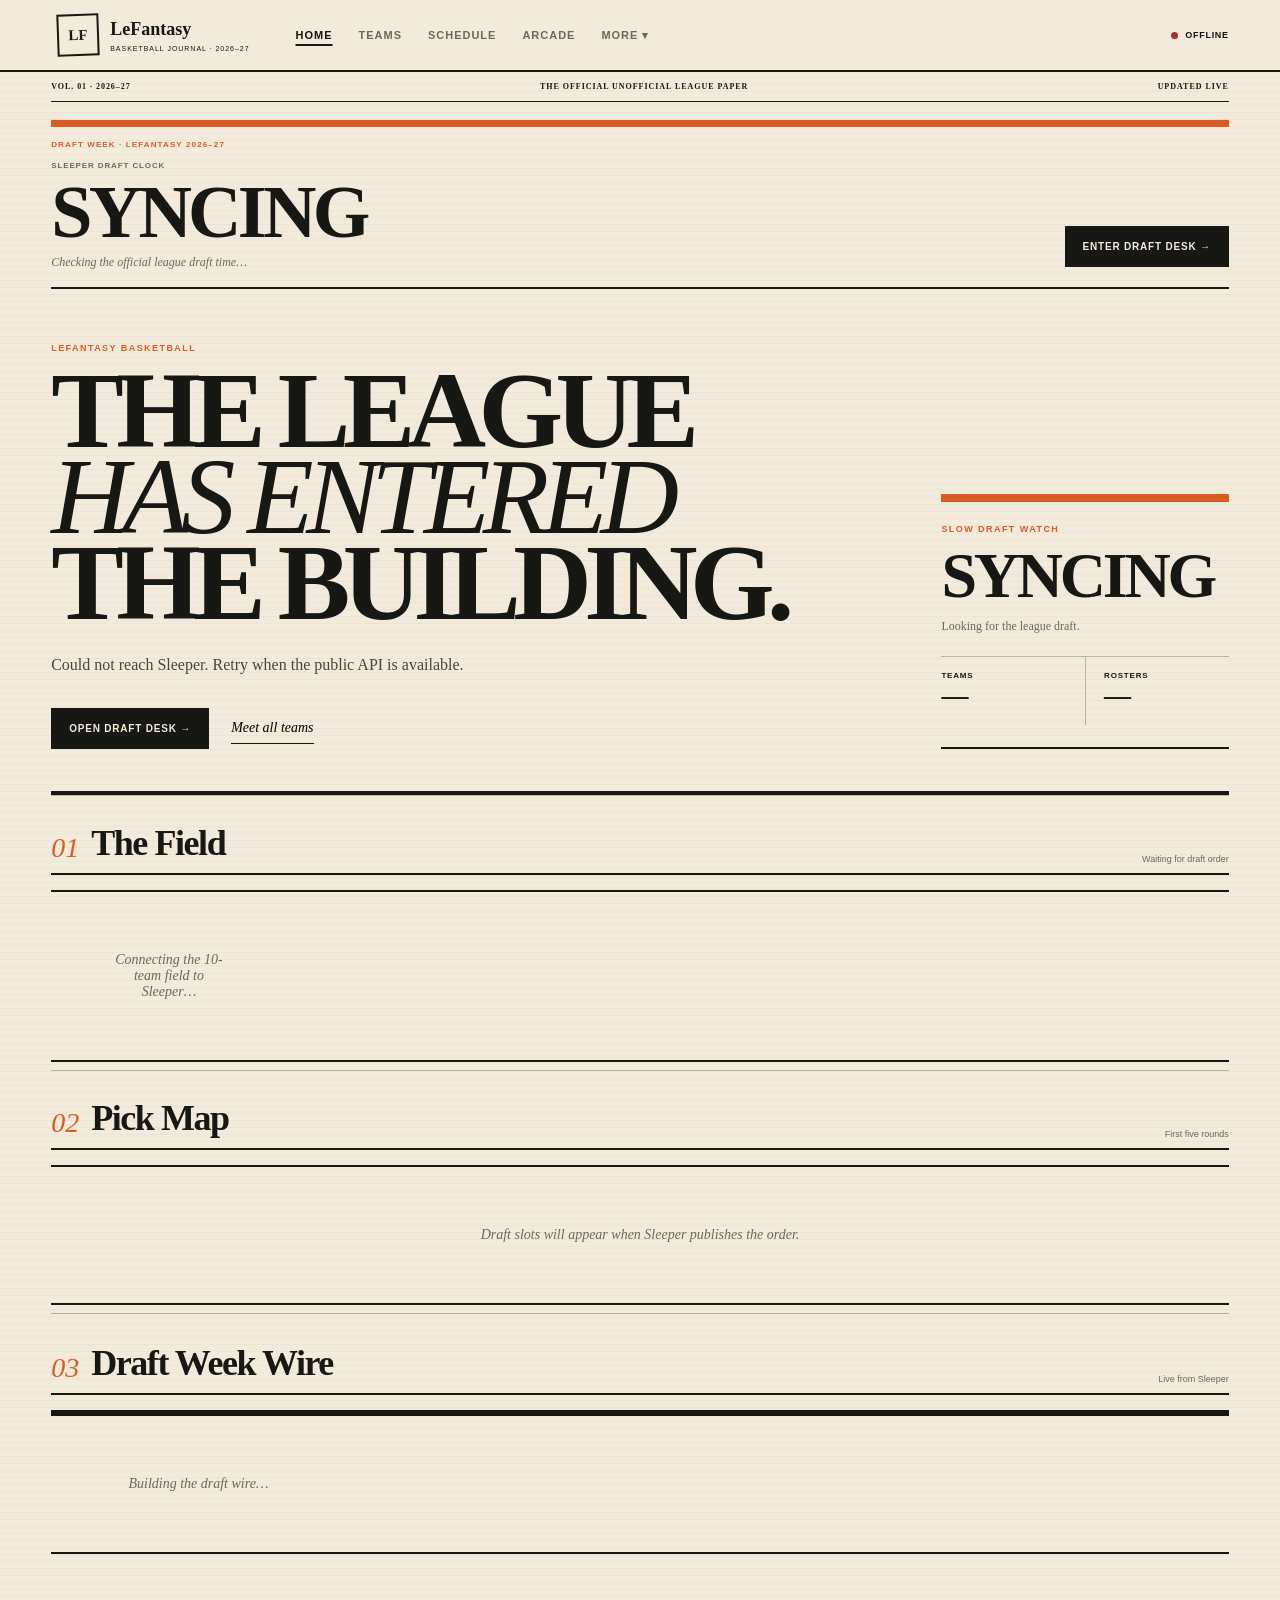
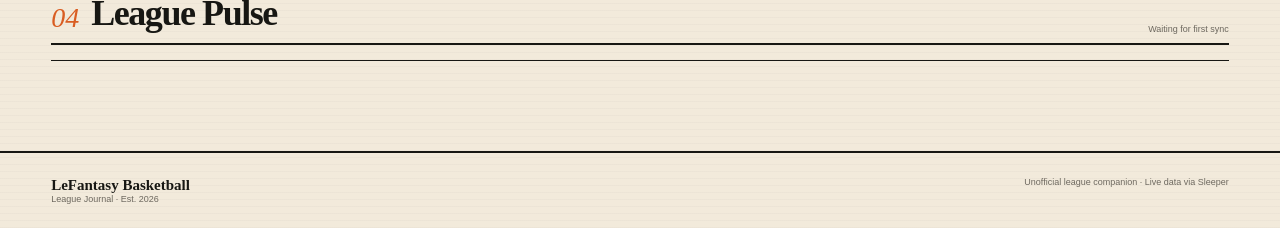
==== commit ee4c5ae7: "Merge pull request #4 from rabine707/feature/schedule-matchup-logos" ====
--- a/index.html
+++ b/index.html
@@ -1 +1 @@
-<!doctype html><html lang="en"><head><meta charset="utf-8"><meta name="viewport" content="width=device-width,initial-scale=1,viewport-fit=cover"><meta name="theme-color" content="#f2eadb"><title>LeFantasy Basketball — League Journal</title><link rel="stylesheet" href="./styles.css"></head><body><header class="topbar"><button class="brand" data-route="home"><span class="mark">LF</span><span><b>LeFantasy</b><small>BASKETBALL JOURNAL · 2026–27</small></span></button><nav><button class="active" data-route="home">Front Page</button><button data-route="league">Teams</button><button data-route="season">Season HQ</button><button data-route="schedule">Games Grid</button><button data-route="analytics">Numbers</button><button data-route="warroom">Draft Desk</button><button data-route="arcade">Arcade</button><button data-route="history">Archives</button></nav><div id="apiStatus" class="status"><i></i><span>SYNCING</span></div></header><main><section class="page active" data-page="home"><div class="issue-line"><span>VOL. 01 · 2026–27</span><span>THE OFFICIAL UNOFFICIAL LEAGUE PAPER</span><span>UPDATED LIVE</span></div><section id="draftWeek" class="draft-week"><div class="draft-week-label">DRAFT WEEK · LEFANTASY 2026–27</div><div class="draft-week-main"><div><small id="draftWeekKicker">SLEEPER DRAFT CLOCK</small><strong id="draftCountdown">SYNCING</strong><p id="draftCountdownCopy">Checking the official league draft time…</p></div><button class="primary" data-route="warroom">Enter Draft Desk →</button></div></section><div class="hero"><div class="hero-copy"><div class="eyebrow">LEFANTASY BASKETBALL</div><h1>THE LEAGUE<br><em>HAS ENTERED</em><br>THE BUILDING.</h1><p id="leagueSubtitle">Connecting to Sleeper league 1406415989997846528…</p><div class="actions"><button class="primary" data-route="warroom">Open Draft Desk →</button><button class="text-link" data-route="league">Meet all teams</button></div></div><aside class="hero-card"><div class="kicker">SLOW DRAFT WATCH</div><strong id="draftStatus">SYNCING</strong><p id="draftMeta">Looking for the league draft.</p><div class="scoreline"><div><span>TEAMS</span><b id="teamCount">—</b></div><div><span>ROSTERS</span><b id="rosterCount">—</b></div></div></aside></div><section class="draft-field-section"><div class="section-head"><div><span>01</span><h2>The Field</h2></div><small id="fieldMeta">Waiting for draft order</small></div><div id="draftField" class="draft-field"><div class="empty">Connecting the 10-team field to Sleeper…</div></div></section><section class="pick-map-section"><div class="section-head"><div><span>02</span><h2>Pick Map</h2></div><small id="pickMapMeta">First five rounds</small></div><div id="pickMap" class="pick-map"><div class="empty">Draft slots will appear when Sleeper publishes the order.</div></div></section><section class="draft-wire-section"><div class="section-head"><div><span>03</span><h2>Draft Week Wire</h2></div><small id="wireMeta">Live from Sleeper</small></div><div id="draftWire" class="draft-wire"><div class="empty">Building the draft wire…</div></div></section><section class="news-section"><div class="section-head"><div><span>04</span><h2>League Pulse</h2></div><small id="lastSync">Waiting for first sync</small></div><div id="pulse" class="cards"></div></section></section><section class="page" data-page="league"><div class="page-head"><div><span class="section-number">02</span><div><div class="eyebrow">THE DIRECTORY</div><h1>MEET THE LEAGUE.</h1><p>Every manager. Every roster. Same public information for everyone.</p></div></div></div><div id="managerGrid" class="manager-grid"></div></section><section class="page" data-page="season"><div class="page-head"><div><span class="section-number">03</span><div><div class="eyebrow">CURRENT WEEK · STANDINGS · PLAYOFF RACE</div><h1>SEASON HQ.</h1><p>The live league desk. Current matchups, the table, and the postseason cut line in one public view.</p></div></div></div><div class="record-intro"><div><div class="kicker">THIS WEEK</div><h2 id="matchupHeading">Matchup Desk</h2></div><span id="seasonWeek">Waiting for season data</span></div><div id="matchupGrid" class="matchup-grid"><div class="empty">Matchups will populate when the season begins.</div></div><div class="season-columns"><section><div class="record-intro"><div><div class="kicker">THE TABLE</div><h2>Standings</h2></div><span>Stored Sleeper record</span></div><div id="liveStandings" class="live-standings"></div></section><section><div class="record-intro"><div><div class="kicker">THE CUT LINE</div><h2>Playoff Race</h2></div><span id="playoffMeta">League settings</span></div><div id="playoffRace" class="playoff-race"></div></section></div></section><section class="page" data-page="manager"><button id="managerBack" class="text-link manager-back">← Back to teams</button><div id="managerProfile"><div class="empty">Choose a manager from the Teams page.</div></div></section><section class="page" data-page="schedule"><div class="page-head"><div><span class="section-number">04</span><div><div class="eyebrow">NBA SCHEDULE · GAME PICK OPPORTUNITY</div><h1>GAMES GRID.</h1><p>The real NBA schedule translated for Game Pick. More games mean more chances to produce a score worth using — not automatic cumulative points.</p></div></div></div><div class="games-grid-toolbar"><div><div class="kicker">NEXT 7 DAYS</div><h2 id="gamesGridRange">Loading NBA schedule…</h2></div><button id="gamesGridRefresh" class="primary">↻ Refresh schedule</button></div><div id="gamesGridSummary" class="games-grid-summary"><div class="empty">Connecting to the NBA schedule feed…</div></div><div class="record-intro"><div><div class="kicker">TEAM BY TEAM</div><h2>Schedule Board</h2></div><span id="gamesGridMeta">—</span></div><div id="gamesGridBoard" class="games-grid-board"><div class="empty">Schedule data will appear here.</div></div><div class="record-intro roster-volume-head"><div><div class="kicker">LEFANTASY GAME PICK OPPORTUNITY</div><h2>Who Has the Most Chances?</h2></div><span id="rosterVolumeMeta">Waiting for Game Pick opportunity map</span></div><div id="rosterVolume" class="roster-volume"><div class="empty">Connecting Sleeper rosters to upcoming Game Pick opportunities…</div></div></section><section class="page" data-page="analytics"><div class="page-head"><div><span class="section-number">04</span><div><div class="eyebrow">TRUE RECORD · SCHEDULE LUCK · WEEKLY HONORS</div><h1>BEYOND THE RECORD.</h1><p>Actual results only tell part of the story. All-play standings show how every team would perform against the entire league each completed week.</p></div></div></div><div class="record-intro"><div><div class="kicker">ALL-PLAY TABLE</div><h2>True Standings</h2></div><span id="trueWeekLabel">Waiting for completed matchups</span></div><div class="table-wrap"><table class="record-table true-table"><thead><tr><th>Team</th><th>Actual</th><th>True</th><th>True%</th><th>Luck</th><th>PF</th></tr></thead><tbody id="trueBody"></tbody></table></div><div class="record-intro awards-head"><div><div class="kicker">THE WEEKLY EDITION</div><h2>Weekly Awards</h2></div><span id="awardWeek">—</span></div><div id="weeklyAwards" class="award-grid"><div class="empty">Awards begin after the first completed matchup week.</div></div></section><section class="page" data-page="warroom"><div class="page-head"><div><span class="section-number">05</span><div><div class="eyebrow">SLOW DRAFT · PUBLIC DESK</div><h1>THE DRAFT DESK.</h1><p>A neutral league-wide view of the room: picks, roster construction and draft movement. No private tips. No saved favorites.</p></div></div></div><div class="war-layout"><aside class="war-side"><div class="kicker">DRAFT WIRE</div><strong id="warStatus">SYNCING</strong><p id="warCopy">Finding draft configuration…</p><button id="refresh" class="primary">↻ Refresh board</button><div class="fairness"><b>PUBLIC BY DESIGN</b><span>Every manager sees the same tools and information.</span></div></aside><div class="board-shell"><div class="board-head"><div><small>LEFANTASY DRAFT · 2026–27</small><b>THE BOARD</b></div><span id="pickCount">0 picks</span></div><div id="draftBoard" class="draft-board"><div class="empty">Draft data will appear here.</div></div></div></div><section class="draft-intel-section"><div class="record-intro"><div><div class="kicker">LIVE LEAGUE INTELLIGENCE</div><h2>Draft Readout</h2></div><span id="draftIntelMeta">Waiting for selections</span></div><div id="draftIntel" class="draft-intel"><div class="empty">Position runs, roster builds and round summaries will appear as the room moves.</div></div></section></section><section class="page arcade-page" data-page="arcade"><div class="page-head arcade-head"><div><span class="section-number">PLAY</span><div><div class="eyebrow">LEFANTASY ARCADE · NO SAVES · NO CONSEQUENCES</div><h1>WHO GOES<br>FIRST?</h1><p>Two NBA players enter. Pick the one you think gets drafted first in LeFantasy. Your answers stay on this device and disappear when you reload.</p></div></div></div><div class="arcade-scorebar"><div><small>CURRENT STREAK</small><strong id="arcadeStreak">0</strong></div><div><small>TOTAL CALLS</small><strong id="arcadeCalls">0</strong></div><button id="arcadeReset" class="primary">New Run</button></div><div id="whoGoesFirst" class="who-goes-first"><div class="empty">Loading the player deck…</div></div><div class="arcade-footer"><span>Choices are saved only in this browser. Nothing is shared with the league.</span><b id="arcadeBoardPreview">Your private board starts with your first call.</b></div><div class="gm-divider"><span>ARCADE BONUS</span><b>LE TACO · PIXEL CATCH</b></div><section class="gm2-shell"><div class="gm2-cover"><div><div class="eyebrow">NEW · MOBILE ARCADE</div><h2>LE TACO<br><i>THE KING'S TACO CATCH</i></h2><p>Move a pixel basketball king left and right to catch falling tacos. Three misses and you're out!</p></div><a class="primary" href="./letaco.html" style="display:inline-block;text-decoration:none;padding:14px 22px">PLAY LE TACO →</a></div></section><div class="gm-divider"><span>ARCADE 02</span><b>FRONT OFFICE SIMULATOR</b></div><section class="gm2-shell"><div class="gm2-cover"><div><div class="eyebrow">NEW · FULL FRONT OFFICE MODE</div><h2>GM SURVIVAL<br><i>SEASON MODE</i></h2><p>Take over a randomly dealt 10-man NBA roster. Set the rotation, survive injuries and trade calls, and try to satisfy ownership across an actual simulated season.</p></div><button id="gm2Start" class="primary">DEAL ME A TEAM →</button></div><div id="gm2Game" hidden></div></section><div class="gm-divider legacy"><span>ARCADE 02A</span><b>ORIGINAL 10-DAY MODE</b></div><section class="gm-survival"><div class="gm-intro"><div><div class="eyebrow">10 DAYS · ONE JOB · TERRIBLE PEOPLE AROUND YOU</div><h2>GM<br>SURVIVAL</h2><p>Run an NBA front office through ten increasingly cursed days. Your decisions change the team, unlock consequences, and may come back to ruin your life.</p></div><button id="gmStart" class="primary gm-start">TAKE THE JOB →</button></div><div id="gmGame" class="gm-game" hidden><div class="gm-topline"><div><small>DAY</small><strong id="gmDay">1 / 10</strong></div><div><small>ACT</small><strong id="gmAct">THE HONEYMOON</strong></div></div><div id="gmMeters" class="gm-meters"></div><article id="gmEvent" class="gm-event" aria-live="polite"></article></div></section></section><section class="page" data-page="history"><div class="page-head"><div><span class="section-number">06</span><div><div class="eyebrow">PAST SEASONS · ALL-TIME NUMBERS</div><h1>THE ARCHIVES.</h1><p>The league history, reconstructed from linked Sleeper seasons. The Record Book aggregates manager results across every season we can verify.</p></div></div></div><div class="archive-tabs"><button class="archive-tab active" data-archive-view="record">Record Book</button><button class="archive-tab" data-archive-view="seasons">Season Archive</button><button class="archive-tab" data-archive-view="highlights">League Records</button><button class="archive-tab" data-archive-view="drafts">Draft Archive</button><button class="archive-tab" data-archive-view="rivalries">Rivalries</button></div><div id="historyStatus" class="history-status">Loading linked league history…</div><section id="recordView" class="archive-view active"><div class="record-intro"><div><div class="kicker">ALL-TIME TABLE</div><h2>The Record Book</h2></div><span id="historySpan">—</span></div><div class="table-wrap"><table class="record-table"><thead><tr><th>Manager</th><th>Seasons</th><th>W</th><th>L</th><th>T</th><th>Win%</th><th>PF</th><th>PA</th></tr></thead><tbody id="recordBody"></tbody></table></div></section><section id="seasonsView" class="archive-view"><div id="seasonArchive" class="season-archive"></div></section><section id="highlightsView" class="archive-view"><div class="record-intro"><div><div class="kicker">WEEKLY MATCHUP RECORDS</div><h2>League Records</h2></div><span>Calculated from archived matchup data</span></div><div id="recordCards" class="record-cards"><div class="empty">Loading matchup records…</div></div></section><section id="draftsView" class="archive-view"><div class="record-intro"><div><div class="kicker">EVERY PICK WE CAN VERIFY</div><h2>Draft Archive</h2></div><span>Historical Sleeper drafts</span></div><div id="draftArchive" class="draft-archive"><div class="empty">Loading historical drafts…</div></div></section><section id="rivalriesView" class="archive-view"><div class="record-intro"><div><div class="kicker">MANAGER VS. MANAGER</div><h2>Rivalry Desk</h2></div><span>Lifetime verified matchups</span></div><div id="rivalryGrid" class="rivalry-grid"><div class="empty">Building the rivalry ledger…</div></div></section></section></main><footer><div><b>LeFantasy Basketball</b><span>League Journal · Est. 2026</span></div><span>Unofficial league companion · Live data via Sleeper</span></footer><script src="./app.js"></script></body></html>+<!doctype html><html lang="en"><head><meta charset="utf-8"><meta name="viewport" content="width=device-width,initial-scale=1,viewport-fit=cover"><meta name="theme-color" content="#f2eadb"><title>LeFantasy Basketball — League Journal</title><link rel="stylesheet" href="./styles.css"></head><body><header class="topbar"><button class="brand" data-route="home"><span class="mark">LF</span><span><b>LeFantasy</b><small>BASKETBALL JOURNAL · 2026–27</small></span></button><nav aria-label="Main navigation"><button class="active" data-route="home">Home</button><button data-route="league">Teams</button><button data-route="schedule">Schedule</button><button data-route="arcade">Arcade</button><div class="nav-more"><button type="button" id="navMoreButton" aria-expanded="false" aria-controls="navMoreMenu">More ▾</button><div id="navMoreMenu" class="nav-more-menu" hidden><button data-route="season">Season HQ</button><button data-route="analytics">Numbers</button><button data-route="warroom">Draft Desk</button><button data-route="history">Archives</button></div></div></nav><div id="apiStatus" class="status"><i></i><span>SYNCING</span></div></header><main><section class="page active" data-page="home"><div class="issue-line"><span>VOL. 01 · 2026–27</span><span>THE OFFICIAL UNOFFICIAL LEAGUE PAPER</span><span>UPDATED LIVE</span></div><section id="draftWeek" class="draft-week"><div class="draft-week-label">DRAFT WEEK · LEFANTASY 2026–27</div><div class="draft-week-main"><div><small id="draftWeekKicker">SLEEPER DRAFT CLOCK</small><strong id="draftCountdown">SYNCING</strong><p id="draftCountdownCopy">Checking the official league draft time…</p></div><button class="primary" data-route="warroom">Enter Draft Desk →</button></div></section><div class="hero"><div class="hero-copy"><div class="eyebrow">LEFANTASY BASKETBALL</div><h1>THE LEAGUE<br><em>HAS ENTERED</em><br>THE BUILDING.</h1><p id="leagueSubtitle">Connecting to Sleeper league 1406415989997846528…</p><div class="actions"><button class="primary" data-route="warroom">Open Draft Desk →</button><button class="text-link" data-route="league">Meet all teams</button></div></div><aside class="hero-card"><div class="kicker">SLOW DRAFT WATCH</div><strong id="draftStatus">SYNCING</strong><p id="draftMeta">Looking for the league draft.</p><div class="scoreline"><div><span>TEAMS</span><b id="teamCount">—</b></div><div><span>ROSTERS</span><b id="rosterCount">—</b></div></div></aside></div><section class="draft-field-section"><div class="section-head"><div><span>01</span><h2>The Field</h2></div><small id="fieldMeta">Waiting for draft order</small></div><div id="draftField" class="draft-field"><div class="empty">Connecting the 10-team field to Sleeper…</div></div></section><section class="pick-map-section"><div class="section-head"><div><span>02</span><h2>Pick Map</h2></div><small id="pickMapMeta">First five rounds</small></div><div id="pickMap" class="pick-map"><div class="empty">Draft slots will appear when Sleeper publishes the order.</div></div></section><section class="draft-wire-section"><div class="section-head"><div><span>03</span><h2>Draft Week Wire</h2></div><small id="wireMeta">Live from Sleeper</small></div><div id="draftWire" class="draft-wire"><div class="empty">Building the draft wire…</div></div></section><section class="news-section"><div class="section-head"><div><span>04</span><h2>League Pulse</h2></div><small id="lastSync">Waiting for first sync</small></div><div id="pulse" class="cards"></div></section></section><section class="page" data-page="league"><div class="page-head"><div><span class="section-number">02</span><div><div class="eyebrow">THE DIRECTORY</div><h1>MEET THE LEAGUE.</h1><p>Every manager. Every roster. Same public information for everyone.</p></div></div></div><div id="managerGrid" class="manager-grid"></div></section><section class="page" data-page="season"><div class="page-head"><div><span class="section-number">03</span><div><div class="eyebrow">CURRENT WEEK · STANDINGS · PLAYOFF RACE</div><h1>SEASON HQ.</h1><p>The live league desk. Current matchups, the table, and the postseason cut line in one public view.</p></div></div></div><div class="record-intro"><div><div class="kicker">THIS WEEK</div><h2 id="matchupHeading">Matchup Desk</h2></div><span id="seasonWeek">Waiting for season data</span></div><div id="matchupGrid" class="matchup-grid"><div class="empty">Matchups will populate when the season begins.</div></div><div class="season-columns"><section><div class="record-intro"><div><div class="kicker">THE TABLE</div><h2>Standings</h2></div><span>Stored Sleeper record</span></div><div id="liveStandings" class="live-standings"></div></section><section><div class="record-intro"><div><div class="kicker">THE CUT LINE</div><h2>Playoff Race</h2></div><span id="playoffMeta">League settings</span></div><div id="playoffRace" class="playoff-race"></div></section></div></section><section class="page" data-page="manager"><button id="managerBack" class="text-link manager-back">← Back to teams</button><div id="managerProfile"><div class="empty">Choose a manager from the Teams page.</div></div></section><section class="page" data-page="schedule"><div class="page-head"><div><span class="section-number">04</span><div><div class="eyebrow">NBA SCHEDULE · GAME PICK OPPORTUNITY</div><h1>GAMES GRID.</h1><p>The real NBA schedule translated for Game Pick. More games mean more chances to produce a score worth using — not automatic cumulative points.</p></div></div></div><div class="games-grid-toolbar"><div><div class="kicker">NEXT 7 DAYS</div><h2 id="gamesGridRange">Loading NBA schedule…</h2></div><div class="schedule-controls"><div class="logo-toggle"><button data-logo-mode="modern">Modern</button><button data-logo-mode="retro">Retro</button></div><button id="gamesGridRefresh" class="primary">↻ Refresh schedule</button></div></div><div id="gamesGridSummary" class="games-grid-summary"><div class="empty">Connecting to the NBA schedule feed…</div></div><div class="record-intro"><div><div class="kicker">TEAM BY TEAM</div><h2>Schedule Board</h2></div><span id="gamesGridMeta">—</span></div><div id="gamesMatchups" class="games-matchups"></div><div class="record-intro"><div><div class="kicker">WEEKLY OVERVIEW</div><h2>Team Schedule Matrix</h2></div></div><div id="gamesGridBoard" class="games-grid-board"><div class="empty">Schedule data will appear here.</div></div><div class="record-intro roster-volume-head"><div><div class="kicker">LEFANTASY GAME PICK OPPORTUNITY</div><h2>Who Has the Most Chances?</h2></div><span id="rosterVolumeMeta">Waiting for Game Pick opportunity map</span></div><div id="rosterVolume" class="roster-volume"><div class="empty">Connecting Sleeper rosters to upcoming Game Pick opportunities…</div></div></section><section class="page" data-page="analytics"><div class="page-head"><div><span class="section-number">04</span><div><div class="eyebrow">TRUE RECORD · SCHEDULE LUCK · WEEKLY HONORS</div><h1>BEYOND THE RECORD.</h1><p>Actual results only tell part of the story. All-play standings show how every team would perform against the entire league each completed week.</p></div></div></div><div class="record-intro"><div><div class="kicker">ALL-PLAY TABLE</div><h2>True Standings</h2></div><span id="trueWeekLabel">Waiting for completed matchups</span></div><div class="table-wrap"><table class="record-table true-table"><thead><tr><th>Team</th><th>Actual</th><th>True</th><th>True%</th><th>Luck</th><th>PF</th></tr></thead><tbody id="trueBody"></tbody></table></div><div class="record-intro awards-head"><div><div class="kicker">THE WEEKLY EDITION</div><h2>Weekly Awards</h2></div><span id="awardWeek">—</span></div><div id="weeklyAwards" class="award-grid"><div class="empty">Awards begin after the first completed matchup week.</div></div></section><section class="page" data-page="warroom"><div class="page-head"><div><span class="section-number">05</span><div><div class="eyebrow">SLOW DRAFT · PUBLIC DESK</div><h1>THE DRAFT DESK.</h1><p>A neutral league-wide view of the room: picks, roster construction and draft movement. No private tips. No saved favorites.</p></div></div></div><div class="war-layout"><aside class="war-side"><div class="kicker">DRAFT WIRE</div><strong id="warStatus">SYNCING</strong><p id="warCopy">Finding draft configuration…</p><button id="refresh" class="primary">↻ Refresh board</button><div class="fairness"><b>PUBLIC BY DESIGN</b><span>Every manager sees the same tools and information.</span></div></aside><div class="board-shell"><div class="board-head"><div><small>LEFANTASY DRAFT · 2026–27</small><b>THE BOARD</b></div><span id="pickCount">0 picks</span></div><div id="draftBoard" class="draft-board"><div class="empty">Draft data will appear here.</div></div></div></div><section class="draft-intel-section"><div class="record-intro"><div><div class="kicker">LIVE LEAGUE INTELLIGENCE</div><h2>Draft Readout</h2></div><span id="draftIntelMeta">Waiting for selections</span></div><div id="draftIntel" class="draft-intel"><div class="empty">Position runs, roster builds and round summaries will appear as the room moves.</div></div></section></section><section class="page arcade-page" data-page="arcade"><div class="page-head arcade-head"><div><span class="section-number">PLAY</span><div><div class="eyebrow">LEFANTASY ARCADE · NO SAVES · NO CONSEQUENCES</div><h1>WHO GOES<br>FIRST?</h1><p>Two NBA players enter. Pick the one you think gets drafted first in LeFantasy. Your answers stay on this device and disappear when you reload.</p></div></div></div><div class="arcade-scorebar"><div><small>CURRENT STREAK</small><strong id="arcadeStreak">0</strong></div><div><small>TOTAL CALLS</small><strong id="arcadeCalls">0</strong></div><button id="arcadeReset" class="primary">New Run</button></div><div id="whoGoesFirst" class="who-goes-first"><div class="empty">Loading the player deck…</div></div><div class="arcade-footer"><span>Choices are saved only in this browser. Nothing is shared with the league.</span><b id="arcadeBoardPreview">Your private board starts with your first call.</b></div><div class="gm-divider"><span>ARCADE BONUS</span><b>LE TACO · PIXEL CATCH</b></div><section class="gm2-shell"><div class="gm2-cover"><div><div class="eyebrow">NEW · MOBILE ARCADE</div><h2>LE TACO<br><i>THE KING'S TACO CATCH</i></h2><p>Move a pixel basketball king left and right to catch falling tacos. Three misses and you're out!</p></div><a class="primary" href="./letaco.html" style="display:inline-block;text-decoration:none;padding:14px 22px">PLAY LE TACO →</a></div></section><div class="gm-divider"><span>ARCADE 02</span><b>FRONT OFFICE SIMULATOR</b></div><section class="gm2-shell"><div class="gm2-cover"><div><div class="eyebrow">NEW · FULL FRONT OFFICE MODE</div><h2>GM SURVIVAL<br><i>SEASON MODE</i></h2><p>Take over a randomly dealt 10-man NBA roster. Set the rotation, survive injuries and trade calls, and try to satisfy ownership across an actual simulated season.</p></div><button id="gm2Start" class="primary">DEAL ME A TEAM →</button></div><div id="gm2Game" hidden></div></section><div class="gm-divider legacy"><span>ARCADE 02A</span><b>ORIGINAL 10-DAY MODE</b></div><section class="gm-survival"><div class="gm-intro"><div><div class="eyebrow">10 DAYS · ONE JOB · TERRIBLE PEOPLE AROUND YOU</div><h2>GM<br>SURVIVAL</h2><p>Run an NBA front office through ten increasingly cursed days. Your decisions change the team, unlock consequences, and may come back to ruin your life.</p></div><button id="gmStart" class="primary gm-start">TAKE THE JOB →</button></div><div id="gmGame" class="gm-game" hidden><div class="gm-topline"><div><small>DAY</small><strong id="gmDay">1 / 10</strong></div><div><small>ACT</small><strong id="gmAct">THE HONEYMOON</strong></div></div><div id="gmMeters" class="gm-meters"></div><article id="gmEvent" class="gm-event" aria-live="polite"></article></div></section></section><section class="page" data-page="history"><div class="page-head"><div><span class="section-number">06</span><div><div class="eyebrow">PAST SEASONS · ALL-TIME NUMBERS</div><h1>THE ARCHIVES.</h1><p>The league history, reconstructed from linked Sleeper seasons. The Record Book aggregates manager results across every season we can verify.</p></div></div></div><div class="archive-tabs"><button class="archive-tab active" data-archive-view="record">Record Book</button><button class="archive-tab" data-archive-view="seasons">Season Archive</button><button class="archive-tab" data-archive-view="highlights">League Records</button><button class="archive-tab" data-archive-view="drafts">Draft Archive</button><button class="archive-tab" data-archive-view="rivalries">Rivalries</button></div><div id="historyStatus" class="history-status">Loading linked league history…</div><section id="recordView" class="archive-view active"><div class="record-intro"><div><div class="kicker">ALL-TIME TABLE</div><h2>The Record Book</h2></div><span id="historySpan">—</span></div><div class="table-wrap"><table class="record-table"><thead><tr><th>Manager</th><th>Seasons</th><th>W</th><th>L</th><th>T</th><th>Win%</th><th>PF</th><th>PA</th></tr></thead><tbody id="recordBody"></tbody></table></div></section><section id="seasonsView" class="archive-view"><div id="seasonArchive" class="season-archive"></div></section><section id="highlightsView" class="archive-view"><div class="record-intro"><div><div class="kicker">WEEKLY MATCHUP RECORDS</div><h2>League Records</h2></div><span>Calculated from archived matchup data</span></div><div id="recordCards" class="record-cards"><div class="empty">Loading matchup records…</div></div></section><section id="draftsView" class="archive-view"><div class="record-intro"><div><div class="kicker">EVERY PICK WE CAN VERIFY</div><h2>Draft Archive</h2></div><span>Historical Sleeper drafts</span></div><div id="draftArchive" class="draft-archive"><div class="empty">Loading historical drafts…</div></div></section><section id="rivalriesView" class="archive-view"><div class="record-intro"><div><div class="kicker">MANAGER VS. MANAGER</div><h2>Rivalry Desk</h2></div><span>Lifetime verified matchups</span></div><div id="rivalryGrid" class="rivalry-grid"><div class="empty">Building the rivalry ledger…</div></div></section></section></main><footer><div><b>LeFantasy Basketball</b><span>League Journal · Est. 2026</span></div><span>Unofficial league companion · Live data via Sleeper</span></footer><script src="./app.js"></script></body></html>
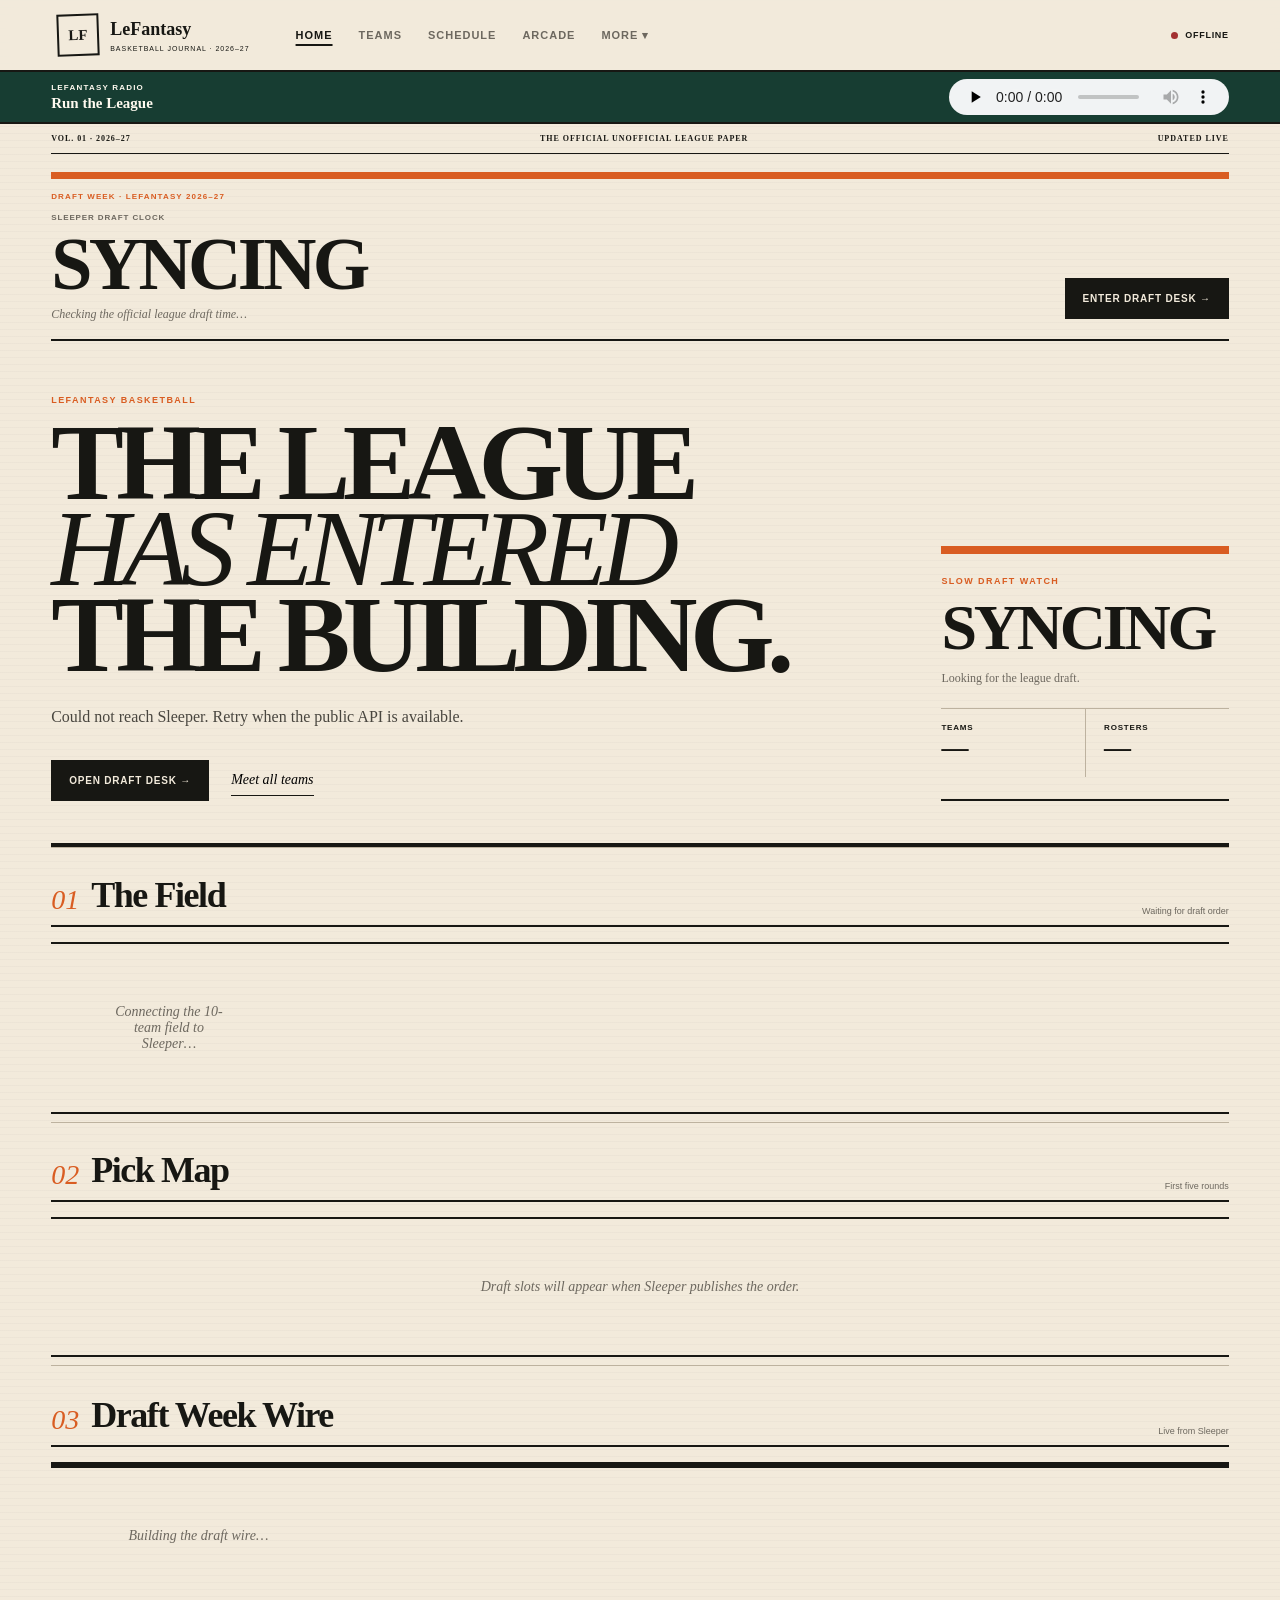
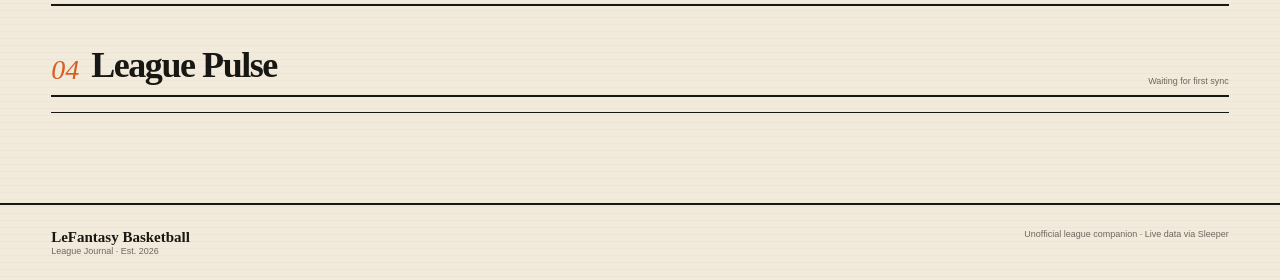
==== commit 75b31b9a: "Add sticky Run the League mini player with native audio controls" ====
--- a/index.html
+++ b/index.html
@@ -1 +1 @@
-<!doctype html><html lang="en"><head><meta charset="utf-8"><meta name="viewport" content="width=device-width,initial-scale=1,viewport-fit=cover"><meta name="theme-color" content="#f2eadb"><title>LeFantasy Basketball — League Journal</title><link rel="stylesheet" href="./styles.css"></head><body><header class="topbar"><button class="brand" data-route="home"><span class="mark">LF</span><span><b>LeFantasy</b><small>BASKETBALL JOURNAL · 2026–27</small></span></button><nav aria-label="Main navigation"><button class="active" data-route="home">Home</button><button data-route="league">Teams</button><button data-route="schedule">Schedule</button><button data-route="arcade">Arcade</button><div class="nav-more"><button type="button" id="navMoreButton" aria-expanded="false" aria-controls="navMoreMenu">More ▾</button><div id="navMoreMenu" class="nav-more-menu" hidden><button data-route="season">Season HQ</button><button data-route="analytics">Numbers</button><button data-route="warroom">Draft Desk</button><button data-route="history">Archives</button></div></div></nav><div id="apiStatus" class="status"><i></i><span>SYNCING</span></div></header><main><section class="page active" data-page="home"><div class="issue-line"><span>VOL. 01 · 2026–27</span><span>THE OFFICIAL UNOFFICIAL LEAGUE PAPER</span><span>UPDATED LIVE</span></div><section id="draftWeek" class="draft-week"><div class="draft-week-label">DRAFT WEEK · LEFANTASY 2026–27</div><div class="draft-week-main"><div><small id="draftWeekKicker">SLEEPER DRAFT CLOCK</small><strong id="draftCountdown">SYNCING</strong><p id="draftCountdownCopy">Checking the official league draft time…</p></div><button class="primary" data-route="warroom">Enter Draft Desk →</button></div></section><div class="hero"><div class="hero-copy"><div class="eyebrow">LEFANTASY BASKETBALL</div><h1>THE LEAGUE<br><em>HAS ENTERED</em><br>THE BUILDING.</h1><p id="leagueSubtitle">Connecting to Sleeper league 1406415989997846528…</p><div class="actions"><button class="primary" data-route="warroom">Open Draft Desk →</button><button class="text-link" data-route="league">Meet all teams</button></div></div><aside class="hero-card"><div class="kicker">SLOW DRAFT WATCH</div><strong id="draftStatus">SYNCING</strong><p id="draftMeta">Looking for the league draft.</p><div class="scoreline"><div><span>TEAMS</span><b id="teamCount">—</b></div><div><span>ROSTERS</span><b id="rosterCount">—</b></div></div></aside></div><section class="draft-field-section"><div class="section-head"><div><span>01</span><h2>The Field</h2></div><small id="fieldMeta">Waiting for draft order</small></div><div id="draftField" class="draft-field"><div class="empty">Connecting the 10-team field to Sleeper…</div></div></section><section class="pick-map-section"><div class="section-head"><div><span>02</span><h2>Pick Map</h2></div><small id="pickMapMeta">First five rounds</small></div><div id="pickMap" class="pick-map"><div class="empty">Draft slots will appear when Sleeper publishes the order.</div></div></section><section class="draft-wire-section"><div class="section-head"><div><span>03</span><h2>Draft Week Wire</h2></div><small id="wireMeta">Live from Sleeper</small></div><div id="draftWire" class="draft-wire"><div class="empty">Building the draft wire…</div></div></section><section class="news-section"><div class="section-head"><div><span>04</span><h2>League Pulse</h2></div><small id="lastSync">Waiting for first sync</small></div><div id="pulse" class="cards"></div></section></section><section class="page" data-page="league"><div class="page-head"><div><span class="section-number">02</span><div><div class="eyebrow">THE DIRECTORY</div><h1>MEET THE LEAGUE.</h1><p>Every manager. Every roster. Same public information for everyone.</p></div></div></div><div id="managerGrid" class="manager-grid"></div></section><section class="page" data-page="season"><div class="page-head"><div><span class="section-number">03</span><div><div class="eyebrow">CURRENT WEEK · STANDINGS · PLAYOFF RACE</div><h1>SEASON HQ.</h1><p>The live league desk. Current matchups, the table, and the postseason cut line in one public view.</p></div></div></div><div class="record-intro"><div><div class="kicker">THIS WEEK</div><h2 id="matchupHeading">Matchup Desk</h2></div><span id="seasonWeek">Waiting for season data</span></div><div id="matchupGrid" class="matchup-grid"><div class="empty">Matchups will populate when the season begins.</div></div><div class="season-columns"><section><div class="record-intro"><div><div class="kicker">THE TABLE</div><h2>Standings</h2></div><span>Stored Sleeper record</span></div><div id="liveStandings" class="live-standings"></div></section><section><div class="record-intro"><div><div class="kicker">THE CUT LINE</div><h2>Playoff Race</h2></div><span id="playoffMeta">League settings</span></div><div id="playoffRace" class="playoff-race"></div></section></div></section><section class="page" data-page="manager"><button id="managerBack" class="text-link manager-back">← Back to teams</button><div id="managerProfile"><div class="empty">Choose a manager from the Teams page.</div></div></section><section class="page" data-page="schedule"><div class="page-head"><div><span class="section-number">04</span><div><div class="eyebrow">NBA SCHEDULE · GAME PICK OPPORTUNITY</div><h1>GAMES GRID.</h1><p>The real NBA schedule translated for Game Pick. More games mean more chances to produce a score worth using — not automatic cumulative points.</p></div></div></div><div class="games-grid-toolbar"><div><div class="kicker">NEXT 7 DAYS</div><h2 id="gamesGridRange">Loading NBA schedule…</h2></div><div class="schedule-controls"><div class="logo-toggle"><button data-logo-mode="modern">Modern</button><button data-logo-mode="retro">Retro</button></div><button id="gamesGridRefresh" class="primary">↻ Refresh schedule</button></div></div><div id="gamesGridSummary" class="games-grid-summary"><div class="empty">Connecting to the NBA schedule feed…</div></div><div class="record-intro"><div><div class="kicker">TEAM BY TEAM</div><h2>Schedule Board</h2></div><span id="gamesGridMeta">—</span></div><div id="gamesMatchups" class="games-matchups"></div><div class="record-intro"><div><div class="kicker">WEEKLY OVERVIEW</div><h2>Team Schedule Matrix</h2></div></div><div id="gamesGridBoard" class="games-grid-board"><div class="empty">Schedule data will appear here.</div></div><div class="record-intro roster-volume-head"><div><div class="kicker">LEFANTASY GAME PICK OPPORTUNITY</div><h2>Who Has the Most Chances?</h2></div><span id="rosterVolumeMeta">Waiting for Game Pick opportunity map</span></div><div id="rosterVolume" class="roster-volume"><div class="empty">Connecting Sleeper rosters to upcoming Game Pick opportunities…</div></div></section><section class="page" data-page="analytics"><div class="page-head"><div><span class="section-number">04</span><div><div class="eyebrow">TRUE RECORD · SCHEDULE LUCK · WEEKLY HONORS</div><h1>BEYOND THE RECORD.</h1><p>Actual results only tell part of the story. All-play standings show how every team would perform against the entire league each completed week.</p></div></div></div><div class="record-intro"><div><div class="kicker">ALL-PLAY TABLE</div><h2>True Standings</h2></div><span id="trueWeekLabel">Waiting for completed matchups</span></div><div class="table-wrap"><table class="record-table true-table"><thead><tr><th>Team</th><th>Actual</th><th>True</th><th>True%</th><th>Luck</th><th>PF</th></tr></thead><tbody id="trueBody"></tbody></table></div><div class="record-intro awards-head"><div><div class="kicker">THE WEEKLY EDITION</div><h2>Weekly Awards</h2></div><span id="awardWeek">—</span></div><div id="weeklyAwards" class="award-grid"><div class="empty">Awards begin after the first completed matchup week.</div></div></section><section class="page" data-page="warroom"><div class="page-head"><div><span class="section-number">05</span><div><div class="eyebrow">SLOW DRAFT · PUBLIC DESK</div><h1>THE DRAFT DESK.</h1><p>A neutral league-wide view of the room: picks, roster construction and draft movement. No private tips. No saved favorites.</p></div></div></div><div class="war-layout"><aside class="war-side"><div class="kicker">DRAFT WIRE</div><strong id="warStatus">SYNCING</strong><p id="warCopy">Finding draft configuration…</p><button id="refresh" class="primary">↻ Refresh board</button><div class="fairness"><b>PUBLIC BY DESIGN</b><span>Every manager sees the same tools and information.</span></div></aside><div class="board-shell"><div class="board-head"><div><small>LEFANTASY DRAFT · 2026–27</small><b>THE BOARD</b></div><span id="pickCount">0 picks</span></div><div id="draftBoard" class="draft-board"><div class="empty">Draft data will appear here.</div></div></div></div><section class="draft-intel-section"><div class="record-intro"><div><div class="kicker">LIVE LEAGUE INTELLIGENCE</div><h2>Draft Readout</h2></div><span id="draftIntelMeta">Waiting for selections</span></div><div id="draftIntel" class="draft-intel"><div class="empty">Position runs, roster builds and round summaries will appear as the room moves.</div></div></section></section><section class="page arcade-page" data-page="arcade"><div class="page-head arcade-head"><div><span class="section-number">PLAY</span><div><div class="eyebrow">LEFANTASY ARCADE · NO SAVES · NO CONSEQUENCES</div><h1>WHO GOES<br>FIRST?</h1><p>Two NBA players enter. Pick the one you think gets drafted first in LeFantasy. Your answers stay on this device and disappear when you reload.</p></div></div></div><div class="arcade-scorebar"><div><small>CURRENT STREAK</small><strong id="arcadeStreak">0</strong></div><div><small>TOTAL CALLS</small><strong id="arcadeCalls">0</strong></div><button id="arcadeReset" class="primary">New Run</button></div><div id="whoGoesFirst" class="who-goes-first"><div class="empty">Loading the player deck…</div></div><div class="arcade-footer"><span>Choices are saved only in this browser. Nothing is shared with the league.</span><b id="arcadeBoardPreview">Your private board starts with your first call.</b></div><div class="gm-divider"><span>ARCADE BONUS</span><b>LE TACO · PIXEL CATCH</b></div><section class="gm2-shell"><div class="gm2-cover"><div><div class="eyebrow">NEW · MOBILE ARCADE</div><h2>LE TACO<br><i>THE KING'S TACO CATCH</i></h2><p>Move a pixel basketball king left and right to catch falling tacos. Three misses and you're out!</p></div><a class="primary" href="./letaco.html" style="display:inline-block;text-decoration:none;padding:14px 22px">PLAY LE TACO →</a></div></section><div class="gm-divider"><span>ARCADE 02</span><b>FRONT OFFICE SIMULATOR</b></div><section class="gm2-shell"><div class="gm2-cover"><div><div class="eyebrow">NEW · FULL FRONT OFFICE MODE</div><h2>GM SURVIVAL<br><i>SEASON MODE</i></h2><p>Take over a randomly dealt 10-man NBA roster. Set the rotation, survive injuries and trade calls, and try to satisfy ownership across an actual simulated season.</p></div><button id="gm2Start" class="primary">DEAL ME A TEAM →</button></div><div id="gm2Game" hidden></div></section><div class="gm-divider legacy"><span>ARCADE 02A</span><b>ORIGINAL 10-DAY MODE</b></div><section class="gm-survival"><div class="gm-intro"><div><div class="eyebrow">10 DAYS · ONE JOB · TERRIBLE PEOPLE AROUND YOU</div><h2>GM<br>SURVIVAL</h2><p>Run an NBA front office through ten increasingly cursed days. Your decisions change the team, unlock consequences, and may come back to ruin your life.</p></div><button id="gmStart" class="primary gm-start">TAKE THE JOB →</button></div><div id="gmGame" class="gm-game" hidden><div class="gm-topline"><div><small>DAY</small><strong id="gmDay">1 / 10</strong></div><div><small>ACT</small><strong id="gmAct">THE HONEYMOON</strong></div></div><div id="gmMeters" class="gm-meters"></div><article id="gmEvent" class="gm-event" aria-live="polite"></article></div></section></section><section class="page" data-page="history"><div class="page-head"><div><span class="section-number">06</span><div><div class="eyebrow">PAST SEASONS · ALL-TIME NUMBERS</div><h1>THE ARCHIVES.</h1><p>The league history, reconstructed from linked Sleeper seasons. The Record Book aggregates manager results across every season we can verify.</p></div></div></div><div class="archive-tabs"><button class="archive-tab active" data-archive-view="record">Record Book</button><button class="archive-tab" data-archive-view="seasons">Season Archive</button><button class="archive-tab" data-archive-view="highlights">League Records</button><button class="archive-tab" data-archive-view="drafts">Draft Archive</button><button class="archive-tab" data-archive-view="rivalries">Rivalries</button></div><div id="historyStatus" class="history-status">Loading linked league history…</div><section id="recordView" class="archive-view active"><div class="record-intro"><div><div class="kicker">ALL-TIME TABLE</div><h2>The Record Book</h2></div><span id="historySpan">—</span></div><div class="table-wrap"><table class="record-table"><thead><tr><th>Manager</th><th>Seasons</th><th>W</th><th>L</th><th>T</th><th>Win%</th><th>PF</th><th>PA</th></tr></thead><tbody id="recordBody"></tbody></table></div></section><section id="seasonsView" class="archive-view"><div id="seasonArchive" class="season-archive"></div></section><section id="highlightsView" class="archive-view"><div class="record-intro"><div><div class="kicker">WEEKLY MATCHUP RECORDS</div><h2>League Records</h2></div><span>Calculated from archived matchup data</span></div><div id="recordCards" class="record-cards"><div class="empty">Loading matchup records…</div></div></section><section id="draftsView" class="archive-view"><div class="record-intro"><div><div class="kicker">EVERY PICK WE CAN VERIFY</div><h2>Draft Archive</h2></div><span>Historical Sleeper drafts</span></div><div id="draftArchive" class="draft-archive"><div class="empty">Loading historical drafts…</div></div></section><section id="rivalriesView" class="archive-view"><div class="record-intro"><div><div class="kicker">MANAGER VS. MANAGER</div><h2>Rivalry Desk</h2></div><span>Lifetime verified matchups</span></div><div id="rivalryGrid" class="rivalry-grid"><div class="empty">Building the rivalry ledger…</div></div></section></section></main><footer><div><b>LeFantasy Basketball</b><span>League Journal · Est. 2026</span></div><span>Unofficial league companion · Live data via Sleeper</span></footer><script src="./app.js"></script></body></html>+<!doctype html><html lang="en"><head><meta charset="utf-8"><meta name="viewport" content="width=device-width,initial-scale=1,viewport-fit=cover"><meta name="theme-color" content="#f2eadb"><title>LeFantasy Basketball — League Journal</title><link rel="stylesheet" href="./styles.css"></head><body><div class="site-header"><header class="topbar"><button class="brand" data-route="home"><span class="mark">LF</span><span><b>LeFantasy</b><small>BASKETBALL JOURNAL · 2026–27</small></span></button><nav aria-label="Main navigation"><button class="active" data-route="home">Home</button><button data-route="league">Teams</button><button data-route="schedule">Schedule</button><button data-route="arcade">Arcade</button><div class="nav-more"><button type="button" id="navMoreButton" aria-expanded="false" aria-controls="navMoreMenu">More ▾</button><div id="navMoreMenu" class="nav-more-menu" hidden><button data-route="season">Season HQ</button><button data-route="analytics">Numbers</button><button data-route="warroom">Draft Desk</button><button data-route="history">Archives</button></div></div></nav><div id="apiStatus" class="status"><i></i><span>SYNCING</span></div></header><section class="league-player" aria-label="League soundtrack"><div class="league-player-title"><span>LEFANTASY RADIO</span><strong>Run the League</strong></div><audio controls preload="none" aria-label="Run the League playback controls"><source src="./media/run-the-league.mp3" type="audio/mpeg">Your browser does not support audio playback.</audio></section></div><main><section class="page active" data-page="home"><div class="issue-line"><span>VOL. 01 · 2026–27</span><span>THE OFFICIAL UNOFFICIAL LEAGUE PAPER</span><span>UPDATED LIVE</span></div><section id="draftWeek" class="draft-week"><div class="draft-week-label">DRAFT WEEK · LEFANTASY 2026–27</div><div class="draft-week-main"><div><small id="draftWeekKicker">SLEEPER DRAFT CLOCK</small><strong id="draftCountdown">SYNCING</strong><p id="draftCountdownCopy">Checking the official league draft time…</p></div><button class="primary" data-route="warroom">Enter Draft Desk →</button></div></section><div class="hero"><div class="hero-copy"><div class="eyebrow">LEFANTASY BASKETBALL</div><h1>THE LEAGUE<br><em>HAS ENTERED</em><br>THE BUILDING.</h1><p id="leagueSubtitle">Connecting to Sleeper league 1406415989997846528…</p><div class="actions"><button class="primary" data-route="warroom">Open Draft Desk →</button><button class="text-link" data-route="league">Meet all teams</button></div></div><aside class="hero-card"><div class="kicker">SLOW DRAFT WATCH</div><strong id="draftStatus">SYNCING</strong><p id="draftMeta">Looking for the league draft.</p><div class="scoreline"><div><span>TEAMS</span><b id="teamCount">—</b></div><div><span>ROSTERS</span><b id="rosterCount">—</b></div></div></aside></div><section class="draft-field-section"><div class="section-head"><div><span>01</span><h2>The Field</h2></div><small id="fieldMeta">Waiting for draft order</small></div><div id="draftField" class="draft-field"><div class="empty">Connecting the 10-team field to Sleeper…</div></div></section><section class="pick-map-section"><div class="section-head"><div><span>02</span><h2>Pick Map</h2></div><small id="pickMapMeta">First five rounds</small></div><div id="pickMap" class="pick-map"><div class="empty">Draft slots will appear when Sleeper publishes the order.</div></div></section><section class="draft-wire-section"><div class="section-head"><div><span>03</span><h2>Draft Week Wire</h2></div><small id="wireMeta">Live from Sleeper</small></div><div id="draftWire" class="draft-wire"><div class="empty">Building the draft wire…</div></div></section><section class="news-section"><div class="section-head"><div><span>04</span><h2>League Pulse</h2></div><small id="lastSync">Waiting for first sync</small></div><div id="pulse" class="cards"></div></section></section><section class="page" data-page="league"><div class="page-head"><div><span class="section-number">02</span><div><div class="eyebrow">THE DIRECTORY</div><h1>MEET THE LEAGUE.</h1><p>Every manager. Every roster. Same public information for everyone.</p></div></div></div><div id="managerGrid" class="manager-grid"></div></section><section class="page" data-page="season"><div class="page-head"><div><span class="section-number">03</span><div><div class="eyebrow">CURRENT WEEK · STANDINGS · PLAYOFF RACE</div><h1>SEASON HQ.</h1><p>The live league desk. Current matchups, the table, and the postseason cut line in one public view.</p></div></div></div><div class="record-intro"><div><div class="kicker">THIS WEEK</div><h2 id="matchupHeading">Matchup Desk</h2></div><span id="seasonWeek">Waiting for season data</span></div><div id="matchupGrid" class="matchup-grid"><div class="empty">Matchups will populate when the season begins.</div></div><div class="season-columns"><section><div class="record-intro"><div><div class="kicker">THE TABLE</div><h2>Standings</h2></div><span>Stored Sleeper record</span></div><div id="liveStandings" class="live-standings"></div></section><section><div class="record-intro"><div><div class="kicker">THE CUT LINE</div><h2>Playoff Race</h2></div><span id="playoffMeta">League settings</span></div><div id="playoffRace" class="playoff-race"></div></section></div></section><section class="page" data-page="manager"><button id="managerBack" class="text-link manager-back">← Back to teams</button><div id="managerProfile"><div class="empty">Choose a manager from the Teams page.</div></div></section><section class="page" data-page="schedule"><div class="page-head"><div><span class="section-number">04</span><div><div class="eyebrow">NBA SCHEDULE · GAME PICK OPPORTUNITY</div><h1>GAMES GRID.</h1><p>The real NBA schedule translated for Game Pick. More games mean more chances to produce a score worth using — not automatic cumulative points.</p></div></div></div><div class="games-grid-toolbar"><div><div class="kicker">NEXT 7 DAYS</div><h2 id="gamesGridRange">Loading NBA schedule…</h2></div><div class="schedule-controls"><div class="logo-toggle"><button data-logo-mode="modern">Modern</button><button data-logo-mode="retro">Retro</button></div><button id="gamesGridRefresh" class="primary">↻ Refresh schedule</button></div></div><div id="gamesGridSummary" class="games-grid-summary"><div class="empty">Connecting to the NBA schedule feed…</div></div><div class="record-intro"><div><div class="kicker">TEAM BY TEAM</div><h2>Schedule Board</h2></div><span id="gamesGridMeta">—</span></div><div id="gamesMatchups" class="games-matchups"></div><div class="record-intro"><div><div class="kicker">WEEKLY OVERVIEW</div><h2>Team Schedule Matrix</h2></div></div><div id="gamesGridBoard" class="games-grid-board"><div class="empty">Schedule data will appear here.</div></div><div class="record-intro roster-volume-head"><div><div class="kicker">LEFANTASY GAME PICK OPPORTUNITY</div><h2>Who Has the Most Chances?</h2></div><span id="rosterVolumeMeta">Waiting for Game Pick opportunity map</span></div><div id="rosterVolume" class="roster-volume"><div class="empty">Connecting Sleeper rosters to upcoming Game Pick opportunities…</div></div></section><section class="page" data-page="analytics"><div class="page-head"><div><span class="section-number">04</span><div><div class="eyebrow">TRUE RECORD · SCHEDULE LUCK · WEEKLY HONORS</div><h1>BEYOND THE RECORD.</h1><p>Actual results only tell part of the story. All-play standings show how every team would perform against the entire league each completed week.</p></div></div></div><div class="record-intro"><div><div class="kicker">ALL-PLAY TABLE</div><h2>True Standings</h2></div><span id="trueWeekLabel">Waiting for completed matchups</span></div><div class="table-wrap"><table class="record-table true-table"><thead><tr><th>Team</th><th>Actual</th><th>True</th><th>True%</th><th>Luck</th><th>PF</th></tr></thead><tbody id="trueBody"></tbody></table></div><div class="record-intro awards-head"><div><div class="kicker">THE WEEKLY EDITION</div><h2>Weekly Awards</h2></div><span id="awardWeek">—</span></div><div id="weeklyAwards" class="award-grid"><div class="empty">Awards begin after the first completed matchup week.</div></div></section><section class="page" data-page="warroom"><div class="page-head"><div><span class="section-number">05</span><div><div class="eyebrow">SLOW DRAFT · PUBLIC DESK</div><h1>THE DRAFT DESK.</h1><p>A neutral league-wide view of the room: picks, roster construction and draft movement. No private tips. No saved favorites.</p></div></div></div><div class="war-layout"><aside class="war-side"><div class="kicker">DRAFT WIRE</div><strong id="warStatus">SYNCING</strong><p id="warCopy">Finding draft configuration…</p><button id="refresh" class="primary">↻ Refresh board</button><div class="fairness"><b>PUBLIC BY DESIGN</b><span>Every manager sees the same tools and information.</span></div></aside><div class="board-shell"><div class="board-head"><div><small>LEFANTASY DRAFT · 2026–27</small><b>THE BOARD</b></div><span id="pickCount">0 picks</span></div><div id="draftBoard" class="draft-board"><div class="empty">Draft data will appear here.</div></div></div></div><section class="draft-intel-section"><div class="record-intro"><div><div class="kicker">LIVE LEAGUE INTELLIGENCE</div><h2>Draft Readout</h2></div><span id="draftIntelMeta">Waiting for selections</span></div><div id="draftIntel" class="draft-intel"><div class="empty">Position runs, roster builds and round summaries will appear as the room moves.</div></div></section></section><section class="page arcade-page" data-page="arcade"><div class="page-head arcade-head"><div><span class="section-number">PLAY</span><div><div class="eyebrow">LEFANTASY ARCADE · NO SAVES · NO CONSEQUENCES</div><h1>WHO GOES<br>FIRST?</h1><p>Two NBA players enter. Pick the one you think gets drafted first in LeFantasy. Your answers stay on this device and disappear when you reload.</p></div></div></div><div class="arcade-scorebar"><div><small>CURRENT STREAK</small><strong id="arcadeStreak">0</strong></div><div><small>TOTAL CALLS</small><strong id="arcadeCalls">0</strong></div><button id="arcadeReset" class="primary">New Run</button></div><div id="whoGoesFirst" class="who-goes-first"><div class="empty">Loading the player deck…</div></div><div class="arcade-footer"><span>Choices are saved only in this browser. Nothing is shared with the league.</span><b id="arcadeBoardPreview">Your private board starts with your first call.</b></div><div class="gm-divider"><span>ARCADE BONUS</span><b>LE TACO · PIXEL CATCH</b></div><section class="gm2-shell"><div class="gm2-cover"><div><div class="eyebrow">NEW · MOBILE ARCADE</div><h2>LE TACO<br><i>THE KING'S TACO CATCH</i></h2><p>Move a pixel basketball king left and right to catch falling tacos. Three misses and you're out!</p></div><a class="primary" href="./letaco.html" style="display:inline-block;text-decoration:none;padding:14px 22px">PLAY LE TACO →</a></div></section><div class="gm-divider"><span>ARCADE 02</span><b>FRONT OFFICE SIMULATOR</b></div><section class="gm2-shell"><div class="gm2-cover"><div><div class="eyebrow">NEW · FULL FRONT OFFICE MODE</div><h2>GM SURVIVAL<br><i>SEASON MODE</i></h2><p>Take over a randomly dealt 10-man NBA roster. Set the rotation, survive injuries and trade calls, and try to satisfy ownership across an actual simulated season.</p></div><button id="gm2Start" class="primary">DEAL ME A TEAM →</button></div><div id="gm2Game" hidden></div></section></section><section class="page" data-page="history"><div class="page-head"><div><span class="section-number">06</span><div><div class="eyebrow">PAST SEASONS · ALL-TIME NUMBERS</div><h1>THE ARCHIVES.</h1><p>The league history, reconstructed from linked Sleeper seasons. The Record Book aggregates manager results across every season we can verify.</p></div></div></div><div class="archive-tabs"><button class="archive-tab active" data-archive-view="record">Record Book</button><button class="archive-tab" data-archive-view="seasons">Season Archive</button><button class="archive-tab" data-archive-view="highlights">League Records</button><button class="archive-tab" data-archive-view="drafts">Draft Archive</button><button class="archive-tab" data-archive-view="rivalries">Rivalries</button></div><div id="historyStatus" class="history-status">Loading linked league history…</div><section id="recordView" class="archive-view active"><div class="record-intro"><div><div class="kicker">ALL-TIME TABLE</div><h2>The Record Book</h2></div><span id="historySpan">—</span></div><div class="table-wrap"><table class="record-table"><thead><tr><th>Manager</th><th>Seasons</th><th>W</th><th>L</th><th>T</th><th>Win%</th><th>PF</th><th>PA</th></tr></thead><tbody id="recordBody"></tbody></table></div></section><section id="seasonsView" class="archive-view"><div id="seasonArchive" class="season-archive"></div></section><section id="highlightsView" class="archive-view"><div class="record-intro"><div><div class="kicker">WEEKLY MATCHUP RECORDS</div><h2>League Records</h2></div><span>Calculated from archived matchup data</span></div><div id="recordCards" class="record-cards"><div class="empty">Loading matchup records…</div></div></section><section id="draftsView" class="archive-view"><div class="record-intro"><div><div class="kicker">EVERY PICK WE CAN VERIFY</div><h2>Draft Archive</h2></div><span>Historical Sleeper drafts</span></div><div id="draftArchive" class="draft-archive"><div class="empty">Loading historical drafts…</div></div></section><section id="rivalriesView" class="archive-view"><div class="record-intro"><div><div class="kicker">MANAGER VS. MANAGER</div><h2>Rivalry Desk</h2></div><span>Lifetime verified matchups</span></div><div id="rivalryGrid" class="rivalry-grid"><div class="empty">Building the rivalry ledger…</div></div></section></section></main><footer><div><b>LeFantasy Basketball</b><span>League Journal · Est. 2026</span></div><span>Unofficial league companion · Live data via Sleeper</span></footer><script src="./scouting-2025-26.js"></script><script src="./app.js"></script></body></html>
--- a/styles.css
+++ b/styles.css
@@ -83,3 +83,117 @@
 
 /* Compact navigation */
 .topbar nav{align-items:center}.nav-more{position:relative}.nav-more-menu{position:absolute;right:0;top:100%;min-width:170px;z-index:40;padding:7px;background:var(--paper);border:2px solid var(--ink);box-shadow:5px 5px 0 rgba(23,23,19,.18);display:flex;flex-direction:column;align-items:stretch}.nav-more-menu[hidden]{display:none!important}.topbar nav .nav-more-menu button{text-align:left;white-space:nowrap;padding:13px 14px}.topbar nav .nav-more-menu button:hover{background:var(--paper2)}.topbar nav .nav-more:has(.nav-more-menu button.active)>button{color:var(--ink);text-decoration:underline;text-underline-offset:5px}@media(max-width:700px){.topbar nav{overflow:visible;width:100%;justify-content:space-between;gap:1px}.topbar nav>button,.topbar nav>.nav-more>button{font-size:10px;letter-spacing:0;padding:11px 6px;white-space:nowrap}.nav-more-menu{right:0;top:calc(100% + 6px)}}
+
+
+/* GM Survival: five interactive players on a responsive half court. */
+.gm2-court{margin-bottom:16px}
+.gm2-court-label{font-size:10px;font-weight:900;letter-spacing:.1em;margin:12px 0 8px}
+.gm2-hardwood{position:relative;isolation:isolate;aspect-ratio:1.12;min-height:300px;overflow:hidden;border-radius:14px;background:repeating-linear-gradient(90deg,#d6a66d 0,#d6a66d 27px,#dcae78 28px,#dcae78 55px);border:3px solid #80532f}
+.gm2-court-lines{position:absolute;inset:9px;border:2px solid #fff9;pointer-events:none;border-radius:3px}
+.gm2-key{position:absolute;top:-2px;left:35%;width:30%;height:31%;border:2px solid #fff9;border-top:0}
+.gm2-arc{position:absolute;top:-40%;left:12%;width:76%;height:100%;border:2px solid #fff9;border-radius:50%}
+.gm2-hoop{position:absolute;top:2%;left:calc(50% - 10px);width:20px;height:20px;border:3px solid #fff;border-radius:50%}
+.gm2-court-player{position:absolute;z-index:1;width:29%;min-height:70px!important;padding:6px!important;border:2px solid #fff!important;border-radius:10px;background:#fff7e9!important;color:#242424!important;box-shadow:0 3px 9px #54351d55;display:flex!important;flex-direction:column;align-items:center;text-align:center!important;gap:3px;transform:translate(-50%,-50%);touch-action:manipulation}
+.gm2-court-player>span{font-weight:900!important;font-size:11px!important;color:#80532f!important}
+.gm2-court-player>b{font-size:clamp(10px,2.6vw,14px)!important;line-height:1.1;overflow-wrap:anywhere}
+.gm2-court-player>small{font-size:9px!important;letter-spacing:0!important}
+.gm2-court-player>strong{font-size:18px!important;grid-row:auto!important;grid-column:auto!important}
+.gm2-court-player>em{font-size:9px!important}
+.gm2-slot-0{left:50%;top:80%}.gm2-slot-1{left:19%;top:57%}.gm2-slot-2{left:81%;top:57%}.gm2-slot-3{left:29%;top:23%}.gm2-slot-4{left:71%;top:23%}
+.gm2-bench{grid-template-columns:repeat(2,minmax(0,1fr))}
+@media(max-width:420px){.gm2-hardwood{min-height:310px;aspect-ratio:1/1.18}.gm2-court-player{width:31%;padding:4px!important}.gm2-court-player>small{font-size:8px!important}.gm2-court-player>strong{font-size:16px!important}}
+
+/* GM scouting partnerships */
+.gm2-synergy{margin:14px 0 20px;padding:14px;border:1px solid rgba(102,75,49,.22);border-radius:14px;background:rgba(255,250,240,.76)}
+.gm2-synergy-title,.gm2-synergy-card>div{display:flex;align-items:center;justify-content:space-between;gap:10px;flex-wrap:wrap}
+.gm2-synergy-title{font-size:.8rem;letter-spacing:.05em;margin-bottom:10px}
+.gm2-synergy-title span{color:#92511f;font-weight:800}
+.gm2-synergy-card{padding:11px 0;border-top:1px solid rgba(102,75,49,.18)}
+.gm2-synergy-card b{font-size:.95rem}.gm2-synergy-card strong{font-size:.8rem;color:#915020}
+.gm2-synergy-card small{display:block;color:#645e56;margin-top:3px}
+.gm2-synergy-card p{font-size:.84rem;line-height:1.4;margin:5px 0 0;color:#514b44}
+.gm2-synergy>small{display:block;font-size:.72rem;color:#72695f;margin-top:10px}
+
+/* GM Survival: compact phone-first layout */
+.gm2-synergy summary{cursor:pointer;list-style:none;min-height:38px;display:flex;align-items:center;justify-content:space-between}
+.gm2-synergy summary::-webkit-details-marker{display:none}
+.gm2-synergy summary:after{content:'⌄';font-size:19px;margin-left:7px}
+.gm2-synergy[open] summary:after{content:'⌃'}
+@media(max-width:600px){
+.gm2-shell{padding-top:12px!important;padding-bottom:12px!important}
+.gm2-cover{gap:12px!important;padding:8px 0 12px!important}
+.gm2-cover h2{font-size:clamp(36px,10vw,54px)!important;line-height:.93!important;margin:6px 0 10px!important}
+.gm2-cover p{font-size:14px!important;line-height:1.35!important;margin:8px 0 12px!important}
+.gm2-cover .primary{padding:12px 16px!important;min-height:44px!important}
+.gm2-score{margin:12px 0!important;grid-template-columns:repeat(2,minmax(0,1fr))!important}
+.gm2-score>div{padding:8px 10px!important;min-width:0}
+.gm2-score>div:last-child{grid-column:1/-1;padding:7px 10px!important}
+.gm2-score strong{font-size:19px!important;margin-top:2px!important}
+.gm2-synergy{padding:8px 12px!important;margin:10px 0 14px!important}
+.gm2-synergy-title{margin-bottom:0!important;letter-spacing:0!important}
+.gm2-synergy[open] .gm2-synergy-title{margin-bottom:8px!important}
+.gm2-layout{gap:18px!important}
+.gm2-layout h3{font-size:clamp(27px,8vw,35px)!important;margin:4px 0 10px!important}
+.gm2-court-label{margin:8px 0 6px!important}
+.gm2-hardwood{min-height:0!important;aspect-ratio:1/1.04!important}
+.gm2-court-player{padding:4px!important;min-height:0!important;width:30%!important}
+.gm2-court-player>span{font-size:10px!important}
+.gm2-court-player>small{font-size:8px!important;line-height:1.12!important}
+.gm2-court-player>b{font-size:clamp(10px,2.7vw,13px)!important}
+.gm2-court-player>strong{font-size:17px!important}
+.gm2-bench{gap:6px!important}
+.gm2-bench .gm2-player{padding:8px!important;min-height:64px!important}
+.gm2-bench .gm2-player>b{font-size:13px!important}
+.gm2-bench .gm2-player>strong{font-size:22px!important}
+.gm2-layout aside{padding-top:12px!important}
+}
+
+/* Who Goes First: compact mobile matchup */
+@media(max-width:600px){
+.arcade-page .page-head{padding:8px 0 12px!important;margin-bottom:8px!important}
+.arcade-page .page-head>div{gap:6px!important}
+.arcade-head h1{font-size:clamp(38px,10vw,52px)!important;line-height:.9!important;letter-spacing:-.055em!important;margin:5px 0!important}
+.arcade-head p{font-size:13px!important;line-height:1.35!important;margin:7px 0!important;max-width:34em}
+.arcade-head .eyebrow{font-size:9px!important}
+.arcade-scorebar{grid-template-columns:1fr 1fr auto!important;gap:8px!important;padding:7px 0!important;margin-bottom:10px!important}
+.arcade-scorebar>div{display:flex!important;flex-direction:column!important;gap:1px!important}
+.arcade-scorebar small{font-size:8px!important}
+.arcade-scorebar strong{font-size:22px!important}
+.arcade-scorebar button{min-height:42px!important;padding:8px 12px!important;font-size:11px!important}
+.who-goes-first{grid-template-columns:1fr!important;min-height:0!important;gap:0!important}
+.arcade-player{min-height:125px!important;padding:13px 16px!important;gap:4px!important;justify-content:center!important}
+.arcade-player small{margin:0!important;font-size:9px!important}
+.arcade-player strong{font-size:clamp(25px,7vw,35px)!important;line-height:1!important;overflow-wrap:anywhere}
+.arcade-player span{margin:2px 0!important;font-size:10px!important}
+.arcade-player b{padding-top:7px!important;margin-top:3px!important;font-size:10px!important}
+.arcade-vs{min-height:29px!important;font-size:19px!important;line-height:1!important}
+.arcade-choice{min-height:150px!important;padding:14px!important}
+.arcade-footer{margin-top:10px!important;padding:10px 0!important}
+}
+
+/* Effective GM player OVR */
+.gm2-player .gm2-ovr-up{color:#247a48!important}.gm2-player .gm2-ovr-down{color:#bc3e35!important}.gm2-player .gm2-ovr-even{color:inherit}
+.gm2-player .gm2-ovr-note{display:block!important;font-size:9px!important;line-height:1.25!important;font-weight:700!important;letter-spacing:.02em!important;color:#6c6359!important;white-space:normal!important}
+.gm2-player .gm2-ovr-up+.gm2-ovr-note{color:#247a48!important}.gm2-player .gm2-ovr-down+.gm2-ovr-note{color:#bc3e35!important}
+
+.gm2-player .gm2-development{display:block;font-size:8px!important;line-height:1.25!important;color:#a46620!important;font-weight:800!important;letter-spacing:.02em!important;white-space:normal!important}
+
+.gm2-franchise-line{font-size:11px;font-weight:800;letter-spacing:.05em;padding:5px 0;color:var(--muted)}.gm2-trade{margin:10px 0 0;padding:10px;border:1px solid var(--ink);font-size:12px}.gm2-trade p{margin:6px 0}.gm2-trade small{font-size:10px;color:var(--muted)}.gm2-trade>div{display:flex;gap:7px;flex-wrap:wrap;margin-top:10px}.gm2-trade button{min-height:42px;padding:9px 12px;cursor:pointer}
+
+.gm2-trade-grid{display:grid!important;grid-template-columns:repeat(2,minmax(0,1fr));gap:7px;margin:8px 0}.gm2-trade-grid button{text-align:left;white-space:normal;min-width:0;font-size:11px}.gm2-trade-grid button small{display:block;margin-top:4px;font-size:9px}@media(max-width:380px){.gm2-trade-grid{grid-template-columns:1fr}}
+
+.gm2-player-menu{margin:10px 0;padding:12px;border:1px solid currentColor;border-radius:10px}.gm2-player-menu[hidden]{display:none!important}.gm2-player-menu>strong,.gm2-player-menu>small{display:block}.gm2-player-menu>small{font-size:10px;margin-top:3px}.gm2-player-menu>div{display:flex;flex-wrap:wrap;gap:7px;margin-top:9px}.gm2-player-menu button{min-height:44px;padding:9px 12px;cursor:pointer}
+
+.gm2-fatigue{display:block;font-size:9px!important;font-weight:800!important;letter-spacing:.01em;line-height:1.25}.gm2-fatigue-low{color:#248b5b!important}.gm2-fatigue-medium{color:#c68a28!important}.gm2-fatigue-high{color:#d44b45!important}.gm2-fatigue-detail{margin:10px 0 4px}.gm2-fatigue-detail>div:first-child{display:flex;justify-content:space-between;gap:10px;font-size:11px}.gm2-fatigue-detail small{font-size:10px}.gm2-fatigue-track{height:8px;background:rgba(127,127,127,.2);border-radius:99px;overflow:hidden;margin:6px 0}.gm2-fatigue-fill{display:block;height:100%;border-radius:99px;background:currentColor}.gm2-fatigue-fill.gm2-fatigue-low{background:#248b5b}.gm2-fatigue-fill.gm2-fatigue-medium{background:#c68a28}.gm2-fatigue-fill.gm2-fatigue-high{background:#d44b45}
+
+.gm2-trade-collapse{margin-top:10px;border:1px solid currentColor;border-radius:10px;overflow:hidden}.gm2-trade-collapse>summary{display:flex;align-items:center;justify-content:space-between;gap:10px;cursor:pointer;padding:12px;font-weight:800;font-size:12px;list-style:none;min-height:44px}.gm2-trade-collapse>summary::-webkit-details-marker{display:none}.gm2-trade-collapse>summary span{font-size:10px;opacity:.7}.gm2-trade-collapse[open]>summary span{transform:rotate(180deg)}.gm2-trade-collapse .gm2-trade{margin:0;border:0;border-top:1px solid rgba(127,127,127,.25);border-radius:0}
+
+/* Keep soundtrack controls within reach as the page scrolls. */
+.site-header{position:sticky;top:0;z-index:20}
+.site-header .topbar{position:relative;top:auto}
+.league-player{display:flex;align-items:center;justify-content:space-between;gap:12px;padding:7px clamp(15px,4vw,54px);background:var(--green);color:var(--white);border-bottom:2px solid var(--ink)}
+.league-player-title{display:flex;flex-direction:column;gap:3px;min-width:0}
+.league-player-title span{font-size:8px;letter-spacing:.15em;font-weight:800}
+.league-player-title strong{font:700 15px Georgia,serif}
+.league-player audio{display:block;width:280px;max-width:60%;height:36px;color-scheme:light}
+@media(max-width:480px){.league-player{gap:8px;padding:7px 12px}.league-player-title strong{font-size:13px}.league-player audio{width:210px;max-width:62%}}
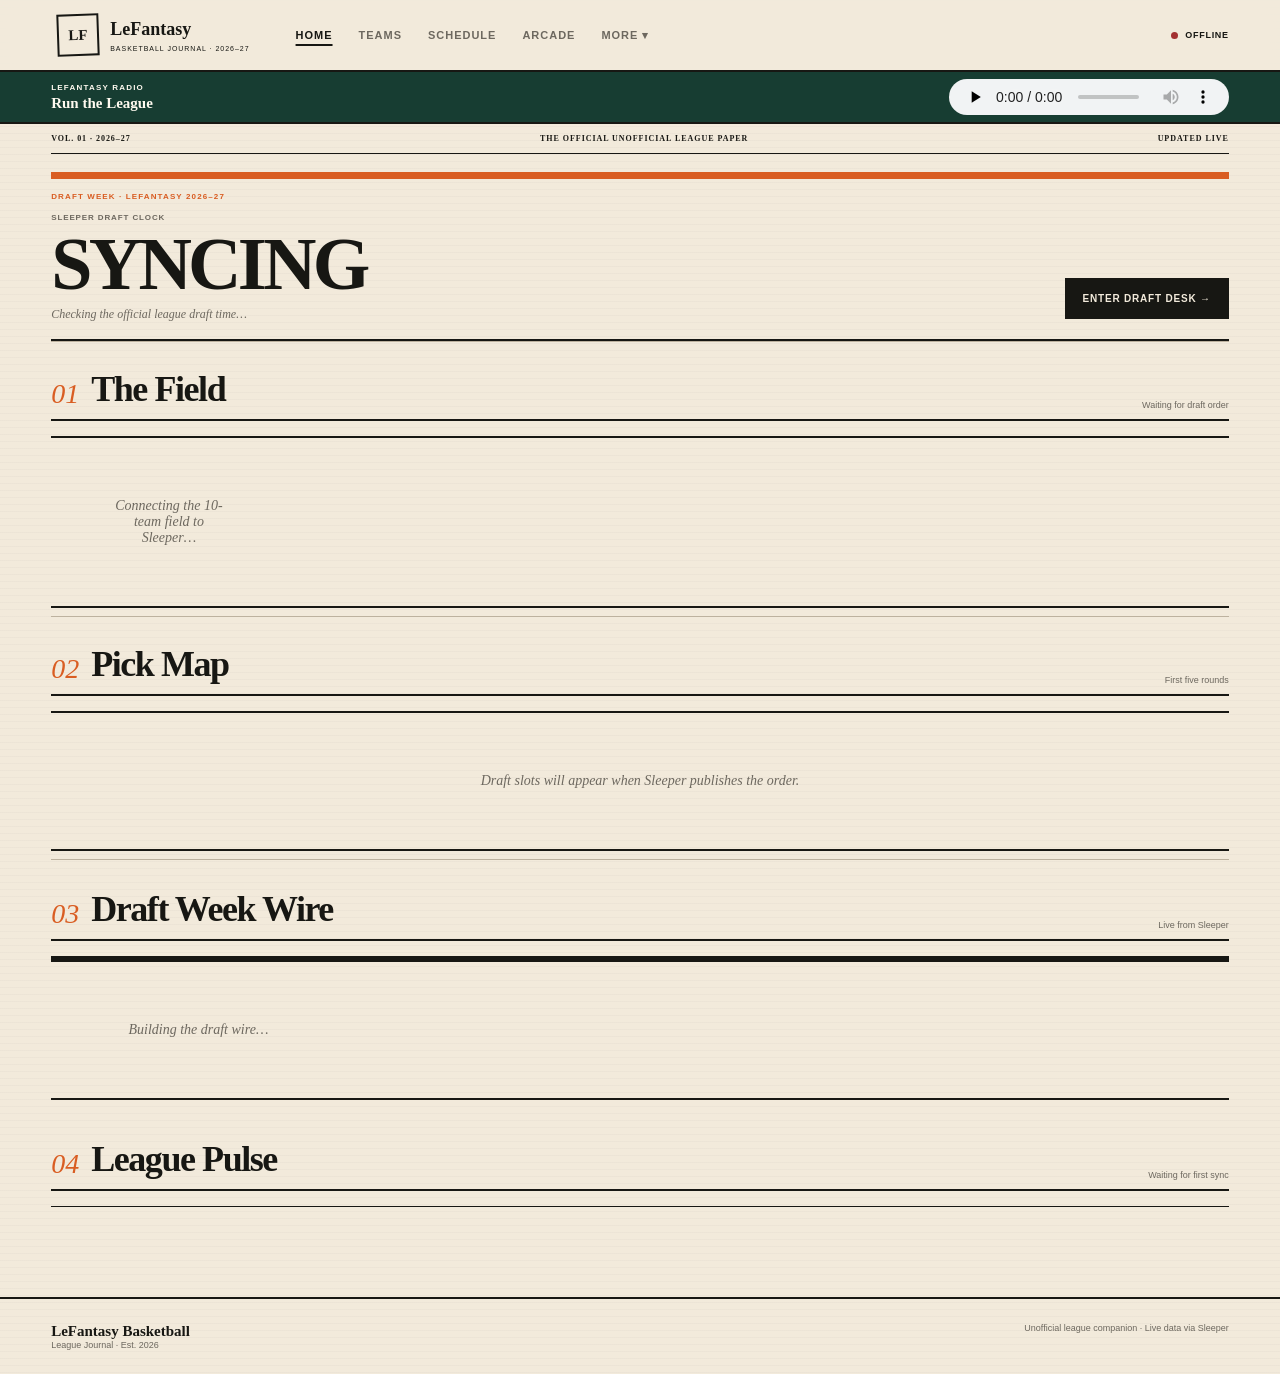
==== commit bb1218cf: "Remove redundant homepage draft hero and guard removed DOM elements" ====
--- a/index.html
+++ b/index.html
@@ -1 +1 @@
-<!doctype html><html lang="en"><head><meta charset="utf-8"><meta name="viewport" content="width=device-width,initial-scale=1,viewport-fit=cover"><meta name="theme-color" content="#f2eadb"><title>LeFantasy Basketball — League Journal</title><link rel="stylesheet" href="./styles.css"></head><body><div class="site-header"><header class="topbar"><button class="brand" data-route="home"><span class="mark">LF</span><span><b>LeFantasy</b><small>BASKETBALL JOURNAL · 2026–27</small></span></button><nav aria-label="Main navigation"><button class="active" data-route="home">Home</button><button data-route="league">Teams</button><button data-route="schedule">Schedule</button><button data-route="arcade">Arcade</button><div class="nav-more"><button type="button" id="navMoreButton" aria-expanded="false" aria-controls="navMoreMenu">More ▾</button><div id="navMoreMenu" class="nav-more-menu" hidden><button data-route="season">Season HQ</button><button data-route="analytics">Numbers</button><button data-route="warroom">Draft Desk</button><button data-route="history">Archives</button></div></div></nav><div id="apiStatus" class="status"><i></i><span>SYNCING</span></div></header><section class="league-player" aria-label="League soundtrack"><div class="league-player-title"><span>LEFANTASY RADIO</span><strong>Run the League</strong></div><audio controls preload="none" aria-label="Run the League playback controls"><source src="./media/run-the-league.mp3" type="audio/mpeg">Your browser does not support audio playback.</audio></section></div><main><section class="page active" data-page="home"><div class="issue-line"><span>VOL. 01 · 2026–27</span><span>THE OFFICIAL UNOFFICIAL LEAGUE PAPER</span><span>UPDATED LIVE</span></div><section id="draftWeek" class="draft-week"><div class="draft-week-label">DRAFT WEEK · LEFANTASY 2026–27</div><div class="draft-week-main"><div><small id="draftWeekKicker">SLEEPER DRAFT CLOCK</small><strong id="draftCountdown">SYNCING</strong><p id="draftCountdownCopy">Checking the official league draft time…</p></div><button class="primary" data-route="warroom">Enter Draft Desk →</button></div></section><div class="hero"><div class="hero-copy"><div class="eyebrow">LEFANTASY BASKETBALL</div><h1>THE LEAGUE<br><em>HAS ENTERED</em><br>THE BUILDING.</h1><p id="leagueSubtitle">Connecting to Sleeper league 1406415989997846528…</p><div class="actions"><button class="primary" data-route="warroom">Open Draft Desk →</button><button class="text-link" data-route="league">Meet all teams</button></div></div><aside class="hero-card"><div class="kicker">SLOW DRAFT WATCH</div><strong id="draftStatus">SYNCING</strong><p id="draftMeta">Looking for the league draft.</p><div class="scoreline"><div><span>TEAMS</span><b id="teamCount">—</b></div><div><span>ROSTERS</span><b id="rosterCount">—</b></div></div></aside></div><section class="draft-field-section"><div class="section-head"><div><span>01</span><h2>The Field</h2></div><small id="fieldMeta">Waiting for draft order</small></div><div id="draftField" class="draft-field"><div class="empty">Connecting the 10-team field to Sleeper…</div></div></section><section class="pick-map-section"><div class="section-head"><div><span>02</span><h2>Pick Map</h2></div><small id="pickMapMeta">First five rounds</small></div><div id="pickMap" class="pick-map"><div class="empty">Draft slots will appear when Sleeper publishes the order.</div></div></section><section class="draft-wire-section"><div class="section-head"><div><span>03</span><h2>Draft Week Wire</h2></div><small id="wireMeta">Live from Sleeper</small></div><div id="draftWire" class="draft-wire"><div class="empty">Building the draft wire…</div></div></section><section class="news-section"><div class="section-head"><div><span>04</span><h2>League Pulse</h2></div><small id="lastSync">Waiting for first sync</small></div><div id="pulse" class="cards"></div></section></section><section class="page" data-page="league"><div class="page-head"><div><span class="section-number">02</span><div><div class="eyebrow">THE DIRECTORY</div><h1>MEET THE LEAGUE.</h1><p>Every manager. Every roster. Same public information for everyone.</p></div></div></div><div id="managerGrid" class="manager-grid"></div></section><section class="page" data-page="season"><div class="page-head"><div><span class="section-number">03</span><div><div class="eyebrow">CURRENT WEEK · STANDINGS · PLAYOFF RACE</div><h1>SEASON HQ.</h1><p>The live league desk. Current matchups, the table, and the postseason cut line in one public view.</p></div></div></div><div class="record-intro"><div><div class="kicker">THIS WEEK</div><h2 id="matchupHeading">Matchup Desk</h2></div><span id="seasonWeek">Waiting for season data</span></div><div id="matchupGrid" class="matchup-grid"><div class="empty">Matchups will populate when the season begins.</div></div><div class="season-columns"><section><div class="record-intro"><div><div class="kicker">THE TABLE</div><h2>Standings</h2></div><span>Stored Sleeper record</span></div><div id="liveStandings" class="live-standings"></div></section><section><div class="record-intro"><div><div class="kicker">THE CUT LINE</div><h2>Playoff Race</h2></div><span id="playoffMeta">League settings</span></div><div id="playoffRace" class="playoff-race"></div></section></div></section><section class="page" data-page="manager"><button id="managerBack" class="text-link manager-back">← Back to teams</button><div id="managerProfile"><div class="empty">Choose a manager from the Teams page.</div></div></section><section class="page" data-page="schedule"><div class="page-head"><div><span class="section-number">04</span><div><div class="eyebrow">NBA SCHEDULE · GAME PICK OPPORTUNITY</div><h1>GAMES GRID.</h1><p>The real NBA schedule translated for Game Pick. More games mean more chances to produce a score worth using — not automatic cumulative points.</p></div></div></div><div class="games-grid-toolbar"><div><div class="kicker">NEXT 7 DAYS</div><h2 id="gamesGridRange">Loading NBA schedule…</h2></div><div class="schedule-controls"><div class="logo-toggle"><button data-logo-mode="modern">Modern</button><button data-logo-mode="retro">Retro</button></div><button id="gamesGridRefresh" class="primary">↻ Refresh schedule</button></div></div><div id="gamesGridSummary" class="games-grid-summary"><div class="empty">Connecting to the NBA schedule feed…</div></div><div class="record-intro"><div><div class="kicker">TEAM BY TEAM</div><h2>Schedule Board</h2></div><span id="gamesGridMeta">—</span></div><div id="gamesMatchups" class="games-matchups"></div><div class="record-intro"><div><div class="kicker">WEEKLY OVERVIEW</div><h2>Team Schedule Matrix</h2></div></div><div id="gamesGridBoard" class="games-grid-board"><div class="empty">Schedule data will appear here.</div></div><div class="record-intro roster-volume-head"><div><div class="kicker">LEFANTASY GAME PICK OPPORTUNITY</div><h2>Who Has the Most Chances?</h2></div><span id="rosterVolumeMeta">Waiting for Game Pick opportunity map</span></div><div id="rosterVolume" class="roster-volume"><div class="empty">Connecting Sleeper rosters to upcoming Game Pick opportunities…</div></div></section><section class="page" data-page="analytics"><div class="page-head"><div><span class="section-number">04</span><div><div class="eyebrow">TRUE RECORD · SCHEDULE LUCK · WEEKLY HONORS</div><h1>BEYOND THE RECORD.</h1><p>Actual results only tell part of the story. All-play standings show how every team would perform against the entire league each completed week.</p></div></div></div><div class="record-intro"><div><div class="kicker">ALL-PLAY TABLE</div><h2>True Standings</h2></div><span id="trueWeekLabel">Waiting for completed matchups</span></div><div class="table-wrap"><table class="record-table true-table"><thead><tr><th>Team</th><th>Actual</th><th>True</th><th>True%</th><th>Luck</th><th>PF</th></tr></thead><tbody id="trueBody"></tbody></table></div><div class="record-intro awards-head"><div><div class="kicker">THE WEEKLY EDITION</div><h2>Weekly Awards</h2></div><span id="awardWeek">—</span></div><div id="weeklyAwards" class="award-grid"><div class="empty">Awards begin after the first completed matchup week.</div></div></section><section class="page" data-page="warroom"><div class="page-head"><div><span class="section-number">05</span><div><div class="eyebrow">SLOW DRAFT · PUBLIC DESK</div><h1>THE DRAFT DESK.</h1><p>A neutral league-wide view of the room: picks, roster construction and draft movement. No private tips. No saved favorites.</p></div></div></div><div class="war-layout"><aside class="war-side"><div class="kicker">DRAFT WIRE</div><strong id="warStatus">SYNCING</strong><p id="warCopy">Finding draft configuration…</p><button id="refresh" class="primary">↻ Refresh board</button><div class="fairness"><b>PUBLIC BY DESIGN</b><span>Every manager sees the same tools and information.</span></div></aside><div class="board-shell"><div class="board-head"><div><small>LEFANTASY DRAFT · 2026–27</small><b>THE BOARD</b></div><span id="pickCount">0 picks</span></div><div id="draftBoard" class="draft-board"><div class="empty">Draft data will appear here.</div></div></div></div><section class="draft-intel-section"><div class="record-intro"><div><div class="kicker">LIVE LEAGUE INTELLIGENCE</div><h2>Draft Readout</h2></div><span id="draftIntelMeta">Waiting for selections</span></div><div id="draftIntel" class="draft-intel"><div class="empty">Position runs, roster builds and round summaries will appear as the room moves.</div></div></section></section><section class="page arcade-page" data-page="arcade"><div class="page-head arcade-head"><div><span class="section-number">PLAY</span><div><div class="eyebrow">LEFANTASY ARCADE · NO SAVES · NO CONSEQUENCES</div><h1>WHO GOES<br>FIRST?</h1><p>Two NBA players enter. Pick the one you think gets drafted first in LeFantasy. Your answers stay on this device and disappear when you reload.</p></div></div></div><div class="arcade-scorebar"><div><small>CURRENT STREAK</small><strong id="arcadeStreak">0</strong></div><div><small>TOTAL CALLS</small><strong id="arcadeCalls">0</strong></div><button id="arcadeReset" class="primary">New Run</button></div><div id="whoGoesFirst" class="who-goes-first"><div class="empty">Loading the player deck…</div></div><div class="arcade-footer"><span>Choices are saved only in this browser. Nothing is shared with the league.</span><b id="arcadeBoardPreview">Your private board starts with your first call.</b></div><div class="gm-divider"><span>ARCADE BONUS</span><b>LE TACO · PIXEL CATCH</b></div><section class="gm2-shell"><div class="gm2-cover"><div><div class="eyebrow">NEW · MOBILE ARCADE</div><h2>LE TACO<br><i>THE KING'S TACO CATCH</i></h2><p>Move a pixel basketball king left and right to catch falling tacos. Three misses and you're out!</p></div><a class="primary" href="./letaco.html" style="display:inline-block;text-decoration:none;padding:14px 22px">PLAY LE TACO →</a></div></section><div class="gm-divider"><span>ARCADE 02</span><b>FRONT OFFICE SIMULATOR</b></div><section class="gm2-shell"><div class="gm2-cover"><div><div class="eyebrow">NEW · FULL FRONT OFFICE MODE</div><h2>GM SURVIVAL<br><i>SEASON MODE</i></h2><p>Take over a randomly dealt 10-man NBA roster. Set the rotation, survive injuries and trade calls, and try to satisfy ownership across an actual simulated season.</p></div><button id="gm2Start" class="primary">DEAL ME A TEAM →</button></div><div id="gm2Game" hidden></div></section></section><section class="page" data-page="history"><div class="page-head"><div><span class="section-number">06</span><div><div class="eyebrow">PAST SEASONS · ALL-TIME NUMBERS</div><h1>THE ARCHIVES.</h1><p>The league history, reconstructed from linked Sleeper seasons. The Record Book aggregates manager results across every season we can verify.</p></div></div></div><div class="archive-tabs"><button class="archive-tab active" data-archive-view="record">Record Book</button><button class="archive-tab" data-archive-view="seasons">Season Archive</button><button class="archive-tab" data-archive-view="highlights">League Records</button><button class="archive-tab" data-archive-view="drafts">Draft Archive</button><button class="archive-tab" data-archive-view="rivalries">Rivalries</button></div><div id="historyStatus" class="history-status">Loading linked league history…</div><section id="recordView" class="archive-view active"><div class="record-intro"><div><div class="kicker">ALL-TIME TABLE</div><h2>The Record Book</h2></div><span id="historySpan">—</span></div><div class="table-wrap"><table class="record-table"><thead><tr><th>Manager</th><th>Seasons</th><th>W</th><th>L</th><th>T</th><th>Win%</th><th>PF</th><th>PA</th></tr></thead><tbody id="recordBody"></tbody></table></div></section><section id="seasonsView" class="archive-view"><div id="seasonArchive" class="season-archive"></div></section><section id="highlightsView" class="archive-view"><div class="record-intro"><div><div class="kicker">WEEKLY MATCHUP RECORDS</div><h2>League Records</h2></div><span>Calculated from archived matchup data</span></div><div id="recordCards" class="record-cards"><div class="empty">Loading matchup records…</div></div></section><section id="draftsView" class="archive-view"><div class="record-intro"><div><div class="kicker">EVERY PICK WE CAN VERIFY</div><h2>Draft Archive</h2></div><span>Historical Sleeper drafts</span></div><div id="draftArchive" class="draft-archive"><div class="empty">Loading historical drafts…</div></div></section><section id="rivalriesView" class="archive-view"><div class="record-intro"><div><div class="kicker">MANAGER VS. MANAGER</div><h2>Rivalry Desk</h2></div><span>Lifetime verified matchups</span></div><div id="rivalryGrid" class="rivalry-grid"><div class="empty">Building the rivalry ledger…</div></div></section></section></main><footer><div><b>LeFantasy Basketball</b><span>League Journal · Est. 2026</span></div><span>Unofficial league companion · Live data via Sleeper</span></footer><script src="./scouting-2025-26.js"></script><script src="./app.js"></script></body></html>+<!doctype html><html lang="en"><head><meta charset="utf-8"><meta name="viewport" content="width=device-width,initial-scale=1,viewport-fit=cover"><meta name="theme-color" content="#f2eadb"><title>LeFantasy Basketball — League Journal</title><link rel="stylesheet" href="./styles.css"></head><body><div class="site-header"><header class="topbar"><button class="brand" data-route="home"><span class="mark">LF</span><span><b>LeFantasy</b><small>BASKETBALL JOURNAL · 2026–27</small></span></button><nav aria-label="Main navigation"><button class="active" data-route="home">Home</button><button data-route="league">Teams</button><button data-route="schedule">Schedule</button><button data-route="arcade">Arcade</button><div class="nav-more"><button type="button" id="navMoreButton" aria-expanded="false" aria-controls="navMoreMenu">More ▾</button><div id="navMoreMenu" class="nav-more-menu" hidden><button data-route="season">Season HQ</button><button data-route="analytics">Numbers</button><button data-route="warroom">Draft Desk</button><button data-route="history">Archives</button></div></div></nav><div id="apiStatus" class="status"><i></i><span>SYNCING</span></div></header><section class="league-player" aria-label="League soundtrack"><div class="league-player-title"><span>LEFANTASY RADIO</span><strong>Run the League</strong></div><audio controls preload="none" aria-label="Run the League playback controls"><source src="./media/run-the-league.mp3" type="audio/mpeg">Your browser does not support audio playback.</audio></section></div><main><section class="page active" data-page="home"><div class="issue-line"><span>VOL. 01 · 2026–27</span><span>THE OFFICIAL UNOFFICIAL LEAGUE PAPER</span><span>UPDATED LIVE</span></div><section id="draftWeek" class="draft-week"><div class="draft-week-label">DRAFT WEEK · LEFANTASY 2026–27</div><div class="draft-week-main"><div><small id="draftWeekKicker">SLEEPER DRAFT CLOCK</small><strong id="draftCountdown">SYNCING</strong><p id="draftCountdownCopy">Checking the official league draft time…</p></div><button class="primary" data-route="warroom">Enter Draft Desk →</button></div></section><section class="draft-field-section"><div class="section-head"><div><span>01</span><h2>The Field</h2></div><small id="fieldMeta">Waiting for draft order</small></div><div id="draftField" class="draft-field"><div class="empty">Connecting the 10-team field to Sleeper…</div></div></section><section class="pick-map-section"><div class="section-head"><div><span>02</span><h2>Pick Map</h2></div><small id="pickMapMeta">First five rounds</small></div><div id="pickMap" class="pick-map"><div class="empty">Draft slots will appear when Sleeper publishes the order.</div></div></section><section class="draft-wire-section"><div class="section-head"><div><span>03</span><h2>Draft Week Wire</h2></div><small id="wireMeta">Live from Sleeper</small></div><div id="draftWire" class="draft-wire"><div class="empty">Building the draft wire…</div></div></section><section class="news-section"><div class="section-head"><div><span>04</span><h2>League Pulse</h2></div><small id="lastSync">Waiting for first sync</small></div><div id="pulse" class="cards"></div></section></section><section class="page" data-page="league"><div class="page-head"><div><span class="section-number">02</span><div><div class="eyebrow">THE DIRECTORY</div><h1>MEET THE LEAGUE.</h1><p>Every manager. Every roster. Same public information for everyone.</p></div></div></div><div id="managerGrid" class="manager-grid"></div></section><section class="page" data-page="season"><div class="page-head"><div><span class="section-number">03</span><div><div class="eyebrow">CURRENT WEEK · STANDINGS · PLAYOFF RACE</div><h1>SEASON HQ.</h1><p>The live league desk. Current matchups, the table, and the postseason cut line in one public view.</p></div></div></div><div class="record-intro"><div><div class="kicker">THIS WEEK</div><h2 id="matchupHeading">Matchup Desk</h2></div><span id="seasonWeek">Waiting for season data</span></div><div id="matchupGrid" class="matchup-grid"><div class="empty">Matchups will populate when the season begins.</div></div><div class="season-columns"><section><div class="record-intro"><div><div class="kicker">THE TABLE</div><h2>Standings</h2></div><span>Stored Sleeper record</span></div><div id="liveStandings" class="live-standings"></div></section><section><div class="record-intro"><div><div class="kicker">THE CUT LINE</div><h2>Playoff Race</h2></div><span id="playoffMeta">League settings</span></div><div id="playoffRace" class="playoff-race"></div></section></div></section><section class="page" data-page="manager"><button id="managerBack" class="text-link manager-back">← Back to teams</button><div id="managerProfile"><div class="empty">Choose a manager from the Teams page.</div></div></section><section class="page" data-page="schedule"><div class="page-head"><div><span class="section-number">04</span><div><div class="eyebrow">NBA SCHEDULE · GAME PICK OPPORTUNITY</div><h1>GAMES GRID.</h1><p>The real NBA schedule translated for Game Pick. More games mean more chances to produce a score worth using — not automatic cumulative points.</p></div></div></div><div class="games-grid-toolbar"><div><div class="kicker">NEXT 7 DAYS</div><h2 id="gamesGridRange">Loading NBA schedule…</h2></div><div class="schedule-controls"><div class="logo-toggle"><button data-logo-mode="modern">Modern</button><button data-logo-mode="retro">Retro</button></div><button id="gamesGridRefresh" class="primary">↻ Refresh schedule</button></div></div><div id="gamesGridSummary" class="games-grid-summary"><div class="empty">Connecting to the NBA schedule feed…</div></div><div class="record-intro"><div><div class="kicker">TEAM BY TEAM</div><h2>Schedule Board</h2></div><span id="gamesGridMeta">—</span></div><div id="gamesMatchups" class="games-matchups"></div><div class="record-intro"><div><div class="kicker">WEEKLY OVERVIEW</div><h2>Team Schedule Matrix</h2></div></div><div id="gamesGridBoard" class="games-grid-board"><div class="empty">Schedule data will appear here.</div></div><div class="record-intro roster-volume-head"><div><div class="kicker">LEFANTASY GAME PICK OPPORTUNITY</div><h2>Who Has the Most Chances?</h2></div><span id="rosterVolumeMeta">Waiting for Game Pick opportunity map</span></div><div id="rosterVolume" class="roster-volume"><div class="empty">Connecting Sleeper rosters to upcoming Game Pick opportunities…</div></div></section><section class="page" data-page="analytics"><div class="page-head"><div><span class="section-number">04</span><div><div class="eyebrow">TRUE RECORD · SCHEDULE LUCK · WEEKLY HONORS</div><h1>BEYOND THE RECORD.</h1><p>Actual results only tell part of the story. All-play standings show how every team would perform against the entire league each completed week.</p></div></div></div><div class="record-intro"><div><div class="kicker">ALL-PLAY TABLE</div><h2>True Standings</h2></div><span id="trueWeekLabel">Waiting for completed matchups</span></div><div class="table-wrap"><table class="record-table true-table"><thead><tr><th>Team</th><th>Actual</th><th>True</th><th>True%</th><th>Luck</th><th>PF</th></tr></thead><tbody id="trueBody"></tbody></table></div><div class="record-intro awards-head"><div><div class="kicker">THE WEEKLY EDITION</div><h2>Weekly Awards</h2></div><span id="awardWeek">—</span></div><div id="weeklyAwards" class="award-grid"><div class="empty">Awards begin after the first completed matchup week.</div></div></section><section class="page" data-page="warroom"><div class="page-head"><div><span class="section-number">05</span><div><div class="eyebrow">SLOW DRAFT · PUBLIC DESK</div><h1>THE DRAFT DESK.</h1><p>A neutral league-wide view of the room: picks, roster construction and draft movement. No private tips. No saved favorites.</p></div></div></div><div class="war-layout"><aside class="war-side"><div class="kicker">DRAFT WIRE</div><strong id="warStatus">SYNCING</strong><p id="warCopy">Finding draft configuration…</p><button id="refresh" class="primary">↻ Refresh board</button><div class="fairness"><b>PUBLIC BY DESIGN</b><span>Every manager sees the same tools and information.</span></div></aside><div class="board-shell"><div class="board-head"><div><small>LEFANTASY DRAFT · 2026–27</small><b>THE BOARD</b></div><span id="pickCount">0 picks</span></div><div id="draftBoard" class="draft-board"><div class="empty">Draft data will appear here.</div></div></div></div><section class="draft-intel-section"><div class="record-intro"><div><div class="kicker">LIVE LEAGUE INTELLIGENCE</div><h2>Draft Readout</h2></div><span id="draftIntelMeta">Waiting for selections</span></div><div id="draftIntel" class="draft-intel"><div class="empty">Position runs, roster builds and round summaries will appear as the room moves.</div></div></section></section><section class="page arcade-page" data-page="arcade"><div class="page-head arcade-head"><div><span class="section-number">PLAY</span><div><div class="eyebrow">LEFANTASY ARCADE · NO SAVES · NO CONSEQUENCES</div><h1>WHO GOES<br>FIRST?</h1><p>Two NBA players enter. Pick the one you think gets drafted first in LeFantasy. Your answers stay on this device and disappear when you reload.</p></div></div></div><div class="arcade-scorebar"><div><small>CURRENT STREAK</small><strong id="arcadeStreak">0</strong></div><div><small>TOTAL CALLS</small><strong id="arcadeCalls">0</strong></div><button id="arcadeReset" class="primary">New Run</button></div><div id="whoGoesFirst" class="who-goes-first"><div class="empty">Loading the player deck…</div></div><div class="arcade-footer"><span>Choices are saved only in this browser. Nothing is shared with the league.</span><b id="arcadeBoardPreview">Your private board starts with your first call.</b></div><div class="gm-divider"><span>ARCADE BONUS</span><b>LE TACO · PIXEL CATCH</b></div><section class="gm2-shell"><div class="gm2-cover"><div><div class="eyebrow">NEW · MOBILE ARCADE</div><h2>LE TACO<br><i>THE KING'S TACO CATCH</i></h2><p>Move a pixel basketball king left and right to catch falling tacos. Three misses and you're out!</p></div><a class="primary" href="./letaco.html" style="display:inline-block;text-decoration:none;padding:14px 22px">PLAY LE TACO →</a></div></section><div class="gm-divider"><span>ARCADE 02</span><b>FRONT OFFICE SIMULATOR</b></div><section class="gm2-shell"><div class="gm2-cover"><div><div class="eyebrow">NEW · FULL FRONT OFFICE MODE</div><h2>GM SURVIVAL<br><i>SEASON MODE</i></h2><p>Take over a randomly dealt 10-man NBA roster. Set the rotation, survive injuries and trade calls, and try to satisfy ownership across an actual simulated season.</p></div><button id="gm2Start" class="primary">DEAL ME A TEAM →</button></div><div id="gm2Game" hidden></div></section></section><section class="page" data-page="history"><div class="page-head"><div><span class="section-number">06</span><div><div class="eyebrow">PAST SEASONS · ALL-TIME NUMBERS</div><h1>THE ARCHIVES.</h1><p>The league history, reconstructed from linked Sleeper seasons. The Record Book aggregates manager results across every season we can verify.</p></div></div></div><div class="archive-tabs"><button class="archive-tab active" data-archive-view="record">Record Book</button><button class="archive-tab" data-archive-view="seasons">Season Archive</button><button class="archive-tab" data-archive-view="highlights">League Records</button><button class="archive-tab" data-archive-view="drafts">Draft Archive</button><button class="archive-tab" data-archive-view="rivalries">Rivalries</button></div><div id="historyStatus" class="history-status">Loading linked league history…</div><section id="recordView" class="archive-view active"><div class="record-intro"><div><div class="kicker">ALL-TIME TABLE</div><h2>The Record Book</h2></div><span id="historySpan">—</span></div><div class="table-wrap"><table class="record-table"><thead><tr><th>Manager</th><th>Seasons</th><th>W</th><th>L</th><th>T</th><th>Win%</th><th>PF</th><th>PA</th></tr></thead><tbody id="recordBody"></tbody></table></div></section><section id="seasonsView" class="archive-view"><div id="seasonArchive" class="season-archive"></div></section><section id="highlightsView" class="archive-view"><div class="record-intro"><div><div class="kicker">WEEKLY MATCHUP RECORDS</div><h2>League Records</h2></div><span>Calculated from archived matchup data</span></div><div id="recordCards" class="record-cards"><div class="empty">Loading matchup records…</div></div></section><section id="draftsView" class="archive-view"><div class="record-intro"><div><div class="kicker">EVERY PICK WE CAN VERIFY</div><h2>Draft Archive</h2></div><span>Historical Sleeper drafts</span></div><div id="draftArchive" class="draft-archive"><div class="empty">Loading historical drafts…</div></div></section><section id="rivalriesView" class="archive-view"><div class="record-intro"><div><div class="kicker">MANAGER VS. MANAGER</div><h2>Rivalry Desk</h2></div><span>Lifetime verified matchups</span></div><div id="rivalryGrid" class="rivalry-grid"><div class="empty">Building the rivalry ledger…</div></div></section></section></main><footer><div><b>LeFantasy Basketball</b><span>League Journal · Est. 2026</span></div><span>Unofficial league companion · Live data via Sleeper</span></footer><script src="./scouting-2025-26.js"></script><script src="./app.js"></script></body></html>
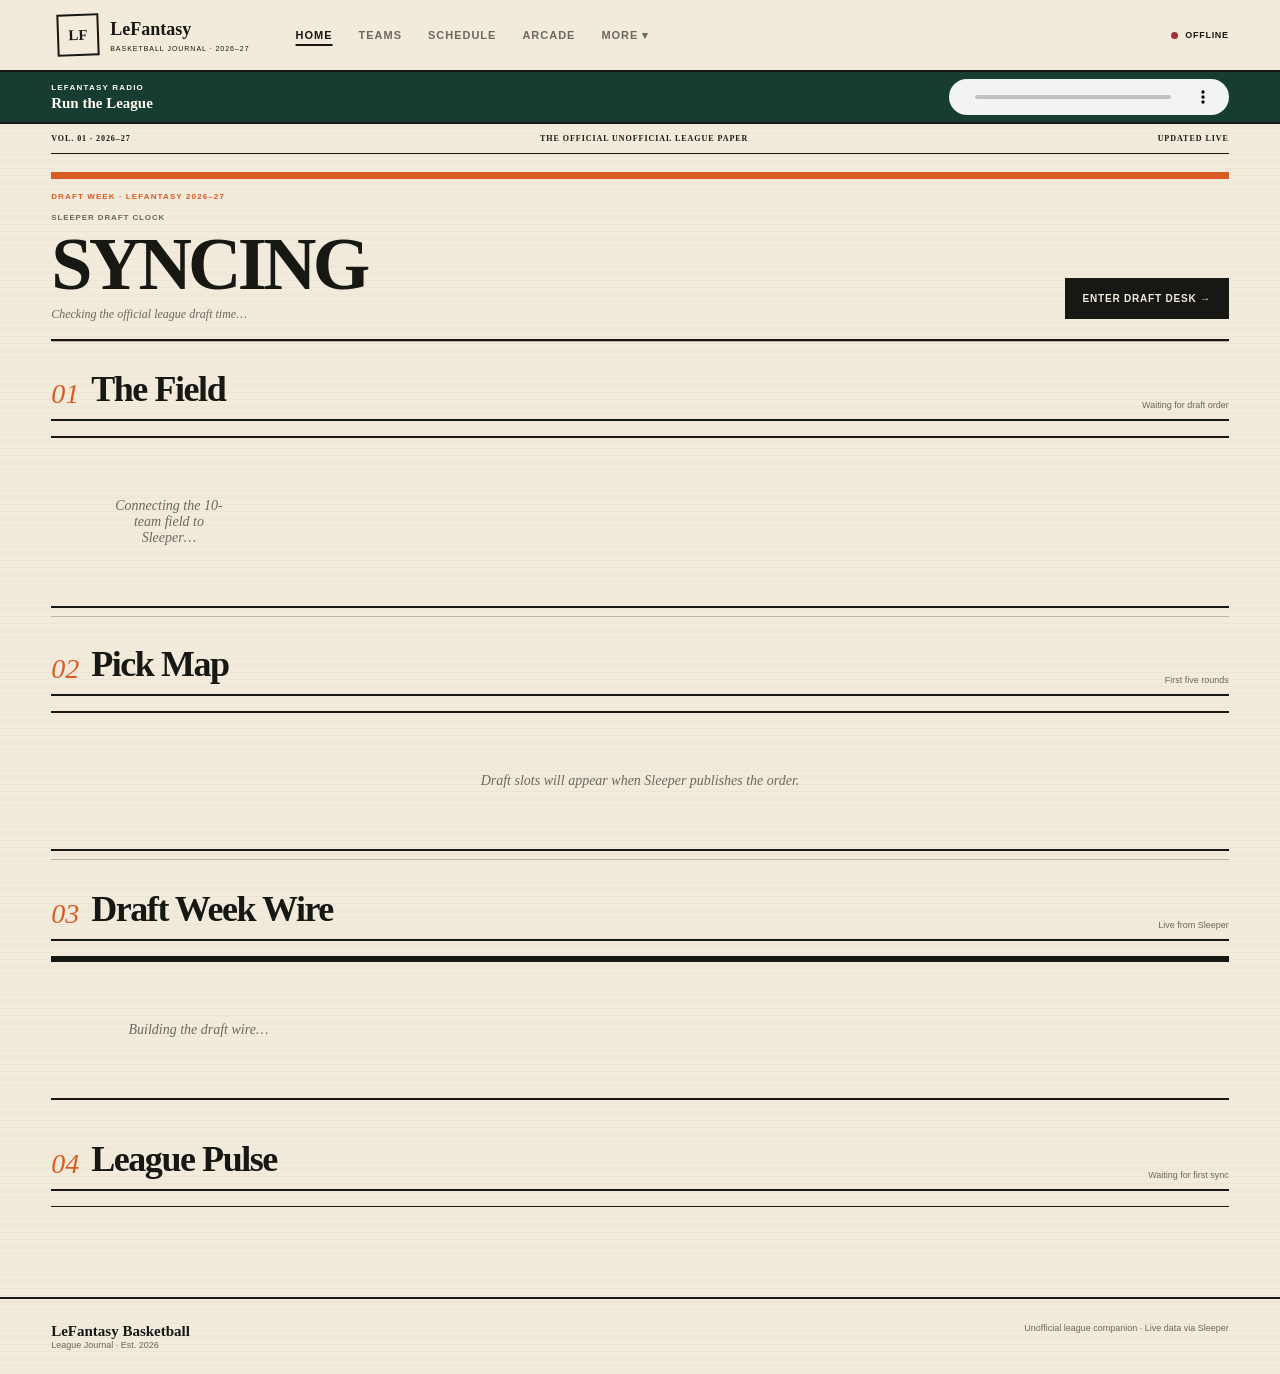
==== commit 68b23d59: "Link ownership records from Archives" ====
--- a/index.html
+++ b/index.html
@@ -1 +1 @@
-<!doctype html><html lang="en"><head><meta charset="utf-8"><meta name="viewport" content="width=device-width,initial-scale=1,viewport-fit=cover"><meta name="theme-color" content="#f2eadb"><title>LeFantasy Basketball — League Journal</title><link rel="stylesheet" href="./styles.css"></head><body><div class="site-header"><header class="topbar"><button class="brand" data-route="home"><span class="mark">LF</span><span><b>LeFantasy</b><small>BASKETBALL JOURNAL · 2026–27</small></span></button><nav aria-label="Main navigation"><button class="active" data-route="home">Home</button><button data-route="league">Teams</button><button data-route="schedule">Schedule</button><button data-route="arcade">Arcade</button><div class="nav-more"><button type="button" id="navMoreButton" aria-expanded="false" aria-controls="navMoreMenu">More ▾</button><div id="navMoreMenu" class="nav-more-menu" hidden><button data-route="season">Season HQ</button><button data-route="analytics">Numbers</button><button data-route="warroom">Draft Desk</button><button data-route="history">Archives</button></div></div></nav><div id="apiStatus" class="status"><i></i><span>SYNCING</span></div></header><section class="league-player" aria-label="League soundtrack"><div class="league-player-title"><span>LEFANTASY RADIO</span><strong>Run the League</strong></div><audio controls preload="none" aria-label="Run the League playback controls"><source src="./media/run-the-league.mp3" type="audio/mpeg">Your browser does not support audio playback.</audio></section></div><main><section class="page active" data-page="home"><div class="issue-line"><span>VOL. 01 · 2026–27</span><span>THE OFFICIAL UNOFFICIAL LEAGUE PAPER</span><span>UPDATED LIVE</span></div><section id="draftWeek" class="draft-week"><div class="draft-week-label">DRAFT WEEK · LEFANTASY 2026–27</div><div class="draft-week-main"><div><small id="draftWeekKicker">SLEEPER DRAFT CLOCK</small><strong id="draftCountdown">SYNCING</strong><p id="draftCountdownCopy">Checking the official league draft time…</p></div><button class="primary" data-route="warroom">Enter Draft Desk →</button></div></section><section class="draft-field-section"><div class="section-head"><div><span>01</span><h2>The Field</h2></div><small id="fieldMeta">Waiting for draft order</small></div><div id="draftField" class="draft-field"><div class="empty">Connecting the 10-team field to Sleeper…</div></div></section><section class="pick-map-section"><div class="section-head"><div><span>02</span><h2>Pick Map</h2></div><small id="pickMapMeta">First five rounds</small></div><div id="pickMap" class="pick-map"><div class="empty">Draft slots will appear when Sleeper publishes the order.</div></div></section><section class="draft-wire-section"><div class="section-head"><div><span>03</span><h2>Draft Week Wire</h2></div><small id="wireMeta">Live from Sleeper</small></div><div id="draftWire" class="draft-wire"><div class="empty">Building the draft wire…</div></div></section><section class="news-section"><div class="section-head"><div><span>04</span><h2>League Pulse</h2></div><small id="lastSync">Waiting for first sync</small></div><div id="pulse" class="cards"></div></section></section><section class="page" data-page="league"><div class="page-head"><div><span class="section-number">02</span><div><div class="eyebrow">THE DIRECTORY</div><h1>MEET THE LEAGUE.</h1><p>Every manager. Every roster. Same public information for everyone.</p></div></div></div><div id="managerGrid" class="manager-grid"></div></section><section class="page" data-page="season"><div class="page-head"><div><span class="section-number">03</span><div><div class="eyebrow">CURRENT WEEK · STANDINGS · PLAYOFF RACE</div><h1>SEASON HQ.</h1><p>The live league desk. Current matchups, the table, and the postseason cut line in one public view.</p></div></div></div><div class="record-intro"><div><div class="kicker">THIS WEEK</div><h2 id="matchupHeading">Matchup Desk</h2></div><span id="seasonWeek">Waiting for season data</span></div><div id="matchupGrid" class="matchup-grid"><div class="empty">Matchups will populate when the season begins.</div></div><div class="season-columns"><section><div class="record-intro"><div><div class="kicker">THE TABLE</div><h2>Standings</h2></div><span>Stored Sleeper record</span></div><div id="liveStandings" class="live-standings"></div></section><section><div class="record-intro"><div><div class="kicker">THE CUT LINE</div><h2>Playoff Race</h2></div><span id="playoffMeta">League settings</span></div><div id="playoffRace" class="playoff-race"></div></section></div></section><section class="page" data-page="manager"><button id="managerBack" class="text-link manager-back">← Back to teams</button><div id="managerProfile"><div class="empty">Choose a manager from the Teams page.</div></div></section><section class="page" data-page="schedule"><div class="page-head"><div><span class="section-number">04</span><div><div class="eyebrow">NBA SCHEDULE · GAME PICK OPPORTUNITY</div><h1>GAMES GRID.</h1><p>The real NBA schedule translated for Game Pick. More games mean more chances to produce a score worth using — not automatic cumulative points.</p></div></div></div><div class="games-grid-toolbar"><div><div class="kicker">NEXT 7 DAYS</div><h2 id="gamesGridRange">Loading NBA schedule…</h2></div><div class="schedule-controls"><div class="logo-toggle"><button data-logo-mode="modern">Modern</button><button data-logo-mode="retro">Retro</button></div><button id="gamesGridRefresh" class="primary">↻ Refresh schedule</button></div></div><div id="gamesGridSummary" class="games-grid-summary"><div class="empty">Connecting to the NBA schedule feed…</div></div><div class="record-intro"><div><div class="kicker">TEAM BY TEAM</div><h2>Schedule Board</h2></div><span id="gamesGridMeta">—</span></div><div id="gamesMatchups" class="games-matchups"></div><div class="record-intro"><div><div class="kicker">WEEKLY OVERVIEW</div><h2>Team Schedule Matrix</h2></div></div><div id="gamesGridBoard" class="games-grid-board"><div class="empty">Schedule data will appear here.</div></div><div class="record-intro roster-volume-head"><div><div class="kicker">LEFANTASY GAME PICK OPPORTUNITY</div><h2>Who Has the Most Chances?</h2></div><span id="rosterVolumeMeta">Waiting for Game Pick opportunity map</span></div><div id="rosterVolume" class="roster-volume"><div class="empty">Connecting Sleeper rosters to upcoming Game Pick opportunities…</div></div></section><section class="page" data-page="analytics"><div class="page-head"><div><span class="section-number">04</span><div><div class="eyebrow">TRUE RECORD · SCHEDULE LUCK · WEEKLY HONORS</div><h1>BEYOND THE RECORD.</h1><p>Actual results only tell part of the story. All-play standings show how every team would perform against the entire league each completed week.</p></div></div></div><div class="record-intro"><div><div class="kicker">ALL-PLAY TABLE</div><h2>True Standings</h2></div><span id="trueWeekLabel">Waiting for completed matchups</span></div><div class="table-wrap"><table class="record-table true-table"><thead><tr><th>Team</th><th>Actual</th><th>True</th><th>True%</th><th>Luck</th><th>PF</th></tr></thead><tbody id="trueBody"></tbody></table></div><div class="record-intro awards-head"><div><div class="kicker">THE WEEKLY EDITION</div><h2>Weekly Awards</h2></div><span id="awardWeek">—</span></div><div id="weeklyAwards" class="award-grid"><div class="empty">Awards begin after the first completed matchup week.</div></div></section><section class="page" data-page="warroom"><div class="page-head"><div><span class="section-number">05</span><div><div class="eyebrow">SLOW DRAFT · PUBLIC DESK</div><h1>THE DRAFT DESK.</h1><p>A neutral league-wide view of the room: picks, roster construction and draft movement. No private tips. No saved favorites.</p></div></div></div><div class="war-layout"><aside class="war-side"><div class="kicker">DRAFT WIRE</div><strong id="warStatus">SYNCING</strong><p id="warCopy">Finding draft configuration…</p><button id="refresh" class="primary">↻ Refresh board</button><div class="fairness"><b>PUBLIC BY DESIGN</b><span>Every manager sees the same tools and information.</span></div></aside><div class="board-shell"><div class="board-head"><div><small>LEFANTASY DRAFT · 2026–27</small><b>THE BOARD</b></div><span id="pickCount">0 picks</span></div><div id="draftBoard" class="draft-board"><div class="empty">Draft data will appear here.</div></div></div></div><section class="draft-intel-section"><div class="record-intro"><div><div class="kicker">LIVE LEAGUE INTELLIGENCE</div><h2>Draft Readout</h2></div><span id="draftIntelMeta">Waiting for selections</span></div><div id="draftIntel" class="draft-intel"><div class="empty">Position runs, roster builds and round summaries will appear as the room moves.</div></div></section></section><section class="page arcade-page" data-page="arcade"><div class="page-head arcade-head"><div><span class="section-number">PLAY</span><div><div class="eyebrow">LEFANTASY ARCADE · NO SAVES · NO CONSEQUENCES</div><h1>WHO GOES<br>FIRST?</h1><p>Two NBA players enter. Pick the one you think gets drafted first in LeFantasy. Your answers stay on this device and disappear when you reload.</p></div></div></div><div class="arcade-scorebar"><div><small>CURRENT STREAK</small><strong id="arcadeStreak">0</strong></div><div><small>TOTAL CALLS</small><strong id="arcadeCalls">0</strong></div><button id="arcadeReset" class="primary">New Run</button></div><div id="whoGoesFirst" class="who-goes-first"><div class="empty">Loading the player deck…</div></div><div class="arcade-footer"><span>Choices are saved only in this browser. Nothing is shared with the league.</span><b id="arcadeBoardPreview">Your private board starts with your first call.</b></div><div class="gm-divider"><span>ARCADE BONUS</span><b>LE TACO · PIXEL CATCH</b></div><section class="gm2-shell"><div class="gm2-cover"><div><div class="eyebrow">NEW · MOBILE ARCADE</div><h2>LE TACO<br><i>THE KING'S TACO CATCH</i></h2><p>Move a pixel basketball king left and right to catch falling tacos. Three misses and you're out!</p></div><a class="primary" href="./letaco.html" style="display:inline-block;text-decoration:none;padding:14px 22px">PLAY LE TACO →</a></div></section><div class="gm-divider"><span>ARCADE 02</span><b>FRONT OFFICE SIMULATOR</b></div><section class="gm2-shell"><div class="gm2-cover"><div><div class="eyebrow">NEW · FULL FRONT OFFICE MODE</div><h2>GM SURVIVAL<br><i>SEASON MODE</i></h2><p>Take over a randomly dealt 10-man NBA roster. Set the rotation, survive injuries and trade calls, and try to satisfy ownership across an actual simulated season.</p></div><button id="gm2Start" class="primary">DEAL ME A TEAM →</button></div><div id="gm2Game" hidden></div></section></section><section class="page" data-page="history"><div class="page-head"><div><span class="section-number">06</span><div><div class="eyebrow">PAST SEASONS · ALL-TIME NUMBERS</div><h1>THE ARCHIVES.</h1><p>The league history, reconstructed from linked Sleeper seasons. The Record Book aggregates manager results across every season we can verify.</p></div></div></div><div class="archive-tabs"><button class="archive-tab active" data-archive-view="record">Record Book</button><button class="archive-tab" data-archive-view="seasons">Season Archive</button><button class="archive-tab" data-archive-view="highlights">League Records</button><button class="archive-tab" data-archive-view="drafts">Draft Archive</button><button class="archive-tab" data-archive-view="rivalries">Rivalries</button></div><div id="historyStatus" class="history-status">Loading linked league history…</div><section id="recordView" class="archive-view active"><div class="record-intro"><div><div class="kicker">ALL-TIME TABLE</div><h2>The Record Book</h2></div><span id="historySpan">—</span></div><div class="table-wrap"><table class="record-table"><thead><tr><th>Manager</th><th>Seasons</th><th>W</th><th>L</th><th>T</th><th>Win%</th><th>PF</th><th>PA</th></tr></thead><tbody id="recordBody"></tbody></table></div></section><section id="seasonsView" class="archive-view"><div id="seasonArchive" class="season-archive"></div></section><section id="highlightsView" class="archive-view"><div class="record-intro"><div><div class="kicker">WEEKLY MATCHUP RECORDS</div><h2>League Records</h2></div><span>Calculated from archived matchup data</span></div><div id="recordCards" class="record-cards"><div class="empty">Loading matchup records…</div></div></section><section id="draftsView" class="archive-view"><div class="record-intro"><div><div class="kicker">EVERY PICK WE CAN VERIFY</div><h2>Draft Archive</h2></div><span>Historical Sleeper drafts</span></div><div id="draftArchive" class="draft-archive"><div class="empty">Loading historical drafts…</div></div></section><section id="rivalriesView" class="archive-view"><div class="record-intro"><div><div class="kicker">MANAGER VS. MANAGER</div><h2>Rivalry Desk</h2></div><span>Lifetime verified matchups</span></div><div id="rivalryGrid" class="rivalry-grid"><div class="empty">Building the rivalry ledger…</div></div></section></section></main><footer><div><b>LeFantasy Basketball</b><span>League Journal · Est. 2026</span></div><span>Unofficial league companion · Live data via Sleeper</span></footer><script src="./scouting-2025-26.js"></script><script src="./app.js"></script></body></html>+<!doctype html><html lang="en"><head><meta charset="utf-8"><meta name="viewport" content="width=device-width,initial-scale=1,viewport-fit=cover"><meta name="theme-color" content="#f2eadb"><title>LeFantasy Basketball — League Journal</title><link rel="stylesheet" href="./styles.css"><link rel="stylesheet" href="./mobile.css"></head><body><div class="site-header"><header class="topbar"><button class="brand" data-route="home"><span class="mark">LF</span><span><b>LeFantasy</b><small>BASKETBALL JOURNAL · 2026–27</small></span></button><nav aria-label="Main navigation"><button class="active" data-route="home">Home</button><button data-route="league">Teams</button><button data-route="schedule">Schedule</button><button data-route="arcade">Arcade</button><div class="nav-more"><button type="button" id="navMoreButton" aria-expanded="false" aria-controls="navMoreMenu">More ▾</button><div id="navMoreMenu" class="nav-more-menu" hidden><button data-route="season">Season HQ</button><button data-route="analytics">Numbers</button><button data-route="warroom">Draft Desk</button><button data-route="history">Archives</button></div></div></nav><div id="apiStatus" class="status"><i></i><span>SYNCING</span></div></header><section class="league-player" aria-label="League soundtrack"><div class="league-player-title"><span>LEFANTASY RADIO</span><strong>Run the League</strong></div><audio controls preload="none" aria-label="Run the League playback controls"><source src="./media/run-the-league.mp3" type="audio/mpeg">Your browser does not support audio playback.</audio></section></div><main><section class="page active" data-page="home"><div class="issue-line"><span>VOL. 01 · 2026–27</span><span>THE OFFICIAL UNOFFICIAL LEAGUE PAPER</span><span>UPDATED LIVE</span></div><section id="draftWeek" class="draft-week"><div class="draft-week-label">DRAFT WEEK · LEFANTASY 2026–27</div><div class="draft-week-main"><div><small id="draftWeekKicker">SLEEPER DRAFT CLOCK</small><strong id="draftCountdown">SYNCING</strong><p id="draftCountdownCopy">Checking the official league draft time…</p></div><button class="primary" data-route="warroom">Enter Draft Desk →</button></div></section><section class="draft-field-section"><div class="section-head"><div><span>01</span><h2>The Field</h2></div><small id="fieldMeta">Waiting for draft order</small></div><div id="draftField" class="draft-field"><div class="empty">Connecting the 10-team field to Sleeper…</div></div></section><section class="pick-map-section"><div class="section-head"><div><span>02</span><h2>Pick Map</h2></div><small id="pickMapMeta">First five rounds</small></div><div id="pickMap" class="pick-map"><div class="empty">Draft slots will appear when Sleeper publishes the order.</div></div></section><section class="draft-wire-section"><div class="section-head"><div><span>03</span><h2>Draft Week Wire</h2></div><small id="wireMeta">Live from Sleeper</small></div><div id="draftWire" class="draft-wire"><div class="empty">Building the draft wire…</div></div></section><section class="news-section"><div class="section-head"><div><span>04</span><h2>League Pulse</h2></div><small id="lastSync">Waiting for first sync</small></div><div id="pulse" class="cards"></div></section></section><section class="page" data-page="league"><div class="page-head"><div><span class="section-number">02</span><div><div class="eyebrow">THE DIRECTORY</div><h1>MEET THE LEAGUE.</h1><p>Every manager. Every roster. Same public information for everyone.</p></div></div></div><div id="managerGrid" class="manager-grid"></div></section><section class="page" data-page="season"><div class="page-head"><div><span class="section-number">03</span><div><div class="eyebrow">CURRENT WEEK · STANDINGS · PLAYOFF RACE</div><h1>SEASON HQ.</h1><p>The live league desk. Current matchups, the table, and the postseason cut line in one public view.</p></div></div></div><div class="record-intro"><div><div class="kicker">THIS WEEK</div><h2 id="matchupHeading">Matchup Desk</h2></div><span id="seasonWeek">Waiting for season data</span></div><div id="matchupGrid" class="matchup-grid"><div class="empty">Matchups will populate when the season begins.</div></div><div class="season-columns"><section><div class="record-intro"><div><div class="kicker">THE TABLE</div><h2>Standings</h2></div><span>Stored Sleeper record</span></div><div id="liveStandings" class="live-standings"></div></section><section><div class="record-intro"><div><div class="kicker">THE CUT LINE</div><h2>Playoff Race</h2></div><span id="playoffMeta">League settings</span></div><div id="playoffRace" class="playoff-race"></div></section></div></section><section class="page" data-page="manager"><button id="managerBack" class="text-link manager-back">← Back to teams</button><div id="managerProfile"><div class="empty">Choose a manager from the Teams page.</div></div></section><section class="page" data-page="schedule"><div class="page-head"><div><span class="section-number">04</span><div><div class="eyebrow">NBA SCHEDULE · GAME PICK OPPORTUNITY</div><h1>GAMES GRID.</h1><p>The real NBA schedule translated for Game Pick. More games mean more chances to produce a score worth using — not automatic cumulative points.</p></div></div></div><div class="games-grid-toolbar"><div><div class="kicker">NEXT 7 DAYS</div><h2 id="gamesGridRange">Loading NBA schedule…</h2></div><div class="schedule-controls"><div class="logo-toggle"><button data-logo-mode="modern">Modern</button><button data-logo-mode="retro">Retro</button></div><button id="gamesGridRefresh" class="primary">↻ Refresh schedule</button></div></div><div id="gamesGridSummary" class="games-grid-summary"><div class="empty">Connecting to the NBA schedule feed…</div></div><div class="record-intro"><div><div class="kicker">TEAM BY TEAM</div><h2>Schedule Board</h2></div><span id="gamesGridMeta">—</span></div><div id="gamesMatchups" class="games-matchups"></div><div class="record-intro"><div><div class="kicker">WEEKLY OVERVIEW</div><h2>Team Schedule Matrix</h2></div></div><div id="gamesGridBoard" class="games-grid-board"><div class="empty">Schedule data will appear here.</div></div><div class="record-intro roster-volume-head"><div><div class="kicker">LEFANTASY GAME PICK OPPORTUNITY</div><h2>Who Has the Most Chances?</h2></div><span id="rosterVolumeMeta">Waiting for Game Pick opportunity map</span></div><div id="rosterVolume" class="roster-volume"><div class="empty">Connecting Sleeper rosters to upcoming Game Pick opportunities…</div></div></section><section class="page" data-page="analytics"><div class="page-head"><div><span class="section-number">04</span><div><div class="eyebrow">TRUE RECORD · SCHEDULE LUCK · WEEKLY HONORS</div><h1>BEYOND THE RECORD.</h1><p>Actual results only tell part of the story. All-play standings show how every team would perform against the entire league each completed week.</p></div></div></div><div class="record-intro"><div><div class="kicker">ALL-PLAY TABLE</div><h2>True Standings</h2></div><span id="trueWeekLabel">Waiting for completed matchups</span></div><div class="table-wrap" tabindex="0" role="region" aria-label="Statistics table; scroll horizontally for more columns"><table class="record-table true-table"><thead><tr><th>Team</th><th>Actual</th><th>True</th><th>True%</th><th>Luck</th><th>PF</th></tr></thead><tbody id="trueBody"></tbody></table></div><div class="record-intro awards-head"><div><div class="kicker">THE WEEKLY EDITION</div><h2>Weekly Awards</h2></div><span id="awardWeek">—</span></div><div id="weeklyAwards" class="award-grid"><div class="empty">Awards begin after the first completed matchup week.</div></div></section><section class="page" data-page="warroom"><div class="page-head"><div><span class="section-number">05</span><div><div class="eyebrow">SLOW DRAFT · PUBLIC DESK</div><h1>THE DRAFT DESK.</h1><p>A neutral league-wide view of the room: picks, roster construction and draft movement. No private tips. No saved favorites.</p></div></div></div><div class="war-layout"><aside class="war-side"><div class="kicker">DRAFT WIRE</div><strong id="warStatus">SYNCING</strong><p id="warCopy">Finding draft configuration…</p><button id="refresh" class="primary">↻ Refresh board</button><div class="fairness"><b>PUBLIC BY DESIGN</b><span>Every manager sees the same tools and information.</span></div></aside><div class="board-shell"><div class="board-head"><div><small>LEFANTASY DRAFT · 2026–27</small><b>THE BOARD</b></div><span id="pickCount">0 picks</span></div><div id="draftBoard" class="draft-board" tabindex="0" role="region" aria-label="Draft board; scroll to explore rounds and teams"><div class="empty">Draft data will appear here.</div></div></div></div><section class="draft-intel-section"><div class="record-intro"><div><div class="kicker">LIVE LEAGUE INTELLIGENCE</div><h2>Draft Readout</h2></div><span id="draftIntelMeta">Waiting for selections</span></div><div id="draftIntel" class="draft-intel"><div class="empty">Position runs, roster builds and round summaries will appear as the room moves.</div></div></section></section><section class="page arcade-page" data-page="arcade"><div class="page-head arcade-head"><div><span class="section-number">PLAY</span><div><div class="eyebrow">LEFANTASY ARCADE · NO SAVES · NO CONSEQUENCES</div><h1>WHO GOES<br>FIRST?</h1><p>Two NBA players enter. Pick the one you think gets drafted first in LeFantasy. Your answers stay on this device and disappear when you reload.</p></div></div></div><div class="arcade-scorebar"><div><small>CURRENT STREAK</small><strong id="arcadeStreak">0</strong></div><div><small>TOTAL CALLS</small><strong id="arcadeCalls">0</strong></div><button id="arcadeReset" class="primary">New Run</button></div><div id="whoGoesFirst" class="who-goes-first"><div class="empty">Loading the player deck…</div></div><div class="arcade-footer"><span>Choices are saved only in this browser. Nothing is shared with the league.</span><b id="arcadeBoardPreview">Your private board starts with your first call.</b></div><div class="gm-divider"><span>ARCADE BONUS</span><b>LE TACO · PIXEL CATCH</b></div><section class="gm2-shell"><div class="gm2-cover"><div><div class="eyebrow">NEW · MOBILE ARCADE</div><h2>LE TACO<br><i>THE KING'S TACO CATCH</i></h2><p>Move a pixel basketball king left and right to catch falling tacos. Three misses and you're out!</p></div><a class="primary" href="./letaco.html" style="display:inline-block;text-decoration:none;padding:14px 22px">PLAY LE TACO →</a></div></section><div class="gm-divider"><span>ARCADE 02</span><b>FRONT OFFICE SIMULATOR</b></div><section class="gm2-shell"><div class="gm2-cover"><div><div class="eyebrow">NEW · FULL FRONT OFFICE MODE</div><h2>GM SURVIVAL<br><i>SEASON MODE</i></h2><p>Take over a randomly dealt 10-man NBA roster. Set the rotation, survive injuries and trade calls, and try to satisfy ownership across an actual simulated season.</p></div><button id="gm2Start" class="primary">DEAL ME A TEAM →</button></div><div id="gm2Game" hidden></div></section></section><section class="page" data-page="history"><div class="page-head"><div><span class="section-number">06</span><div><div class="eyebrow">PAST SEASONS · ALL-TIME NUMBERS</div><h1>THE ARCHIVES.</h1><p>The league history, reconstructed from linked Sleeper seasons. The Record Book aggregates manager results across every season we can verify.</p></div></div></div><div class="archive-tabs"><button class="archive-tab active" data-archive-view="record">Record Book</button><button class="archive-tab" data-archive-view="seasons">Season Archive</button><button class="archive-tab" data-archive-view="highlights">League Records</button><button class="archive-tab" data-archive-view="drafts">Draft Archive</button><button class="archive-tab" data-archive-view="rivalries">Rivalries</button><a class="archive-tab" href="./ownership.html">Ownership Records ↗</a></div><div id="historyStatus" class="history-status">Loading linked league history…</div><section id="recordView" class="archive-view active"><div class="record-intro"><div><div class="kicker">ALL-TIME TABLE</div><h2>The Record Book</h2></div><span id="historySpan">—</span></div><div class="table-wrap" tabindex="0" role="region" aria-label="Statistics table; scroll horizontally for more columns"><table class="record-table"><thead><tr><th>Manager</th><th>Seasons</th><th>W</th><th>L</th><th>T</th><th>Win%</th><th>PF</th><th>PA</th></tr></thead><tbody id="recordBody"></tbody></table></div></section><section id="seasonsView" class="archive-view"><div id="seasonArchive" class="season-archive"></div></section><section id="highlightsView" class="archive-view"><div class="record-intro"><div><div class="kicker">WEEKLY MATCHUP RECORDS</div><h2>League Records</h2></div><span>Calculated from archived matchup data</span></div><div id="recordCards" class="record-cards"><div class="empty">Loading matchup records…</div></div></section><section id="draftsView" class="archive-view"><div class="record-intro"><div><div class="kicker">EVERY PICK WE CAN VERIFY</div><h2>Draft Archive</h2></div><span>Historical Sleeper drafts</span></div><div id="draftArchive" class="draft-archive"><div class="empty">Loading historical drafts…</div></div></section><section id="rivalriesView" class="archive-view"><div class="record-intro"><div><div class="kicker">MANAGER VS. MANAGER</div><h2>Rivalry Desk</h2></div><span>Lifetime verified matchups</span></div><div id="rivalryGrid" class="rivalry-grid"><div class="empty">Building the rivalry ledger…</div></div></section></section></main><footer><div><b>LeFantasy Basketball</b><span>League Journal · Est. 2026</span></div><span>Unofficial league companion · Live data via Sleeper</span></footer><script src="./scouting-2025-26.js"></script><script src="./app.js"></script></body></html>
--- a/styles.css
+++ b/styles.css
@@ -53,7 +53,7 @@
 .draft-week{margin:18px 0 0;border-top:7px solid var(--orange);border-bottom:2px solid var(--ink);padding:13px 0 16px}.draft-week-label{font-size:8px;font-weight:900;letter-spacing:.14em;color:var(--orange);margin-bottom:12px}.draft-week-main{display:flex;align-items:end;justify-content:space-between;gap:24px}.draft-week-main small{display:block;font-size:8px;font-weight:900;letter-spacing:.11em;color:var(--muted)}.draft-week-main strong{display:block;font:900 clamp(38px,6vw,74px)/.95 Georgia,serif;letter-spacing:-.05em;margin:7px 0}.draft-week-main p{margin:0;font:italic 12px/1.4 Georgia,serif;color:var(--muted)}.draft-week-main .primary{flex:0 0 auto;margin-bottom:4px}@media(max-width:700px){.draft-week{margin-top:12px;padding-top:11px}.draft-week-main{display:block}.draft-week-main strong{font-size:clamp(38px,12vw,52px);overflow-wrap:anywhere}.draft-week-main p{font-size:12px}.draft-week-main .primary{width:100%;min-height:48px;margin-top:16px}}
 
 /* Draft Week field + snake pick map */
-.draft-field-section,.pick-map-section{padding:26px 0 8px;border-top:1px solid var(--line)}.draft-field{display:grid;grid-template-columns:repeat(5,1fr);border-top:2px solid var(--ink);border-bottom:2px solid var(--ink)}.field-team{position:relative;display:grid;grid-template-columns:48px minmax(0,1fr);gap:10px;align-items:center;padding:14px 12px 14px 0;min-height:84px;border-bottom:1px solid var(--line)}.field-team:not(:nth-child(5n+1)){border-left:1px solid var(--line);padding-left:12px}.field-team img,.field-avatar{width:48px;height:48px;object-fit:cover;border:1px solid var(--ink);filter:grayscale(100%)}.field-avatar{display:grid;place-items:center;font:900 20px Georgia,serif}.field-team>strong{position:absolute;right:7px;top:5px;font:italic 23px Georgia,serif;color:var(--orange);opacity:.85}.field-team small{display:block;font-size:7px;font-weight:900;letter-spacing:.09em;color:var(--orange)}.field-team b{display:block;font:900 13px/1.05 Georgia,serif;margin:4px 22px 3px 0}.field-team span{font-size:8px;color:var(--muted)}.field-team.unseeded>div{grid-column:2}.pick-map{border-top:2px solid var(--ink);border-bottom:2px solid var(--ink)}.pick-map-row{display:grid;grid-template-columns:minmax(170px,.75fr) 1.25fr;gap:18px;align-items:center;padding:11px 0;border-bottom:1px solid var(--line)}.pick-map-row:last-child{border-bottom:0}.pick-map-row>div:first-child small{display:block;font-size:7px;font-weight:900;color:var(--orange)}.pick-map-row>div:first-child b{display:block;font:900 14px Georgia,serif;margin:3px 0}.pick-map-row>div:first-child span{font-size:8px;color:var(--muted)}.pick-chips{display:grid;grid-template-columns:repeat(5,1fr);gap:7px}.pick-chips>span{display:block;border:1px solid var(--line);padding:8px;text-align:center;font:900 15px Georgia,serif;background:rgba(255,250,240,.35)}.pick-chips small{display:block;font:7px Arial,sans-serif;color:var(--orange);margin-bottom:3px}@media(max-width:900px){.draft-field{grid-template-columns:repeat(2,1fr)}.field-team:not(:nth-child(5n+1)){border-left:0;padding-left:0}.field-team:nth-child(even){border-left:1px solid var(--line);padding-left:12px}}@media(max-width:700px){.draft-field-section,.pick-map-section{padding-top:22px}.draft-field{display:flex;overflow-x:auto;scroll-snap-type:x proximity;margin-left:-14px;margin-right:-14px;padding-left:14px;-webkit-overflow-scrolling:touch}.field-team,.field-team:nth-child(even),.field-team:not(:nth-child(5n+1)){flex:0 0 78vw;max-width:300px;border-left:0;border-right:1px solid var(--line);padding:13px 14px 13px 0;scroll-snap-align:start}.field-team:nth-child(even){padding-left:12px}.pick-map-row{grid-template-columns:1fr;gap:9px;padding:14px 0}.pick-chips{gap:5px}.pick-chips>span{padding:8px 3px;font-size:14px}.pick-map-section .section-head small,.draft-field-section .section-head small{max-width:145px}}
+.draft-field-section,.pick-map-section{padding:26px 0 8px;border-top:1px solid var(--line)}.draft-field{display:grid;grid-template-columns:repeat(5,1fr);border-top:2px solid var(--ink);border-bottom:2px solid var(--ink)}.field-team{position:relative;display:grid;grid-template-columns:48px minmax(0,1fr);gap:10px;align-items:center;padding:14px 12px 14px 0;min-height:84px;border-bottom:1px solid var(--line)}.field-team:not(:nth-child(5n+1)){border-left:1px solid var(--line);padding-left:12px}.field-team img,.field-avatar{width:48px;height:48px;object-fit:cover;border:1px solid var(--ink);filter:grayscale(100%)}.field-avatar{display:grid;place-items:center;font:900 20px Georgia,serif}.field-team>strong{position:absolute;right:7px;top:5px;font:italic 23px Georgia,serif;color:var(--orange);opacity:.85}.field-team small{display:block;font-size:7px;font-weight:900;letter-spacing:.09em;color:var(--orange)}.field-team b{display:block;font:900 13px/1.05 Georgia,serif;margin:4px 22px 3px 0}.field-team span{font-size:8px;color:var(--muted)}.field-team.unseeded>div{grid-column:2}.pick-map{border-top:2px solid var(--ink);border-bottom:2px solid var(--ink)}.pick-map-row{display:grid;grid-template-columns:minmax(170px,.75fr) 1.25fr;gap:18px;align-items:center;padding:11px 0;border-bottom:1px solid var(--line)}.pick-map-row:last-child{border-bottom:0}.pick-map-row>div:first-child small{display:block;font-size:7px;font-weight:900;color:var(--orange)}.pick-map-row>div:first-child b{display:block;font:900 14px Georgia,serif;margin:3px 0}.pick-map-row>div:first-child span{font-size:8px;color:var(--muted)}.pick-chips{display:grid;grid-template-columns:repeat(5,1fr);gap:7px}.pick-chips>span{display:block;border:1px solid var(--line);padding:8px;text-align:center;font:900 15px Georgia,serif;background:rgba(255,250,240,.35)}.pick-chips small{display:block;font:7px Arial,sans-serif;color:var(--orange);margin-bottom:3px}@media(max-width:900px){.draft-field{grid-template-columns:repeat(2,1fr)}.field-team:not(:nth-child(5n+1)){border-left:0;padding-left:0}.field-team:nth-child(even){border-left:1px solid var(--line);padding-left:12px}}@media(max-width:700px){.draft-field-section,.pick-map-section{padding-top:22px}.draft-field{display:grid;grid-template-columns:repeat(2,minmax(0,1fr));overflow:visible;margin:0;padding:0}.field-team,.field-team:nth-child(even),.field-team:not(:nth-child(5n+1)){grid-template-columns:minmax(0,1fr);align-content:start;justify-items:start;gap:8px;min-width:0;max-width:none;border-left:0;border-right:0;padding:12px}.field-team:nth-child(even){border-left:1px solid var(--line)}.field-team>div{min-width:0;width:100%}.field-team.unseeded>div{grid-column:1}.field-team b{margin:4px 0;line-height:1.2;overflow-wrap:anywhere}.field-team span{overflow-wrap:anywhere}.draft-field>.empty{grid-column:1/-1}.field-team:nth-child(even){padding-left:12px}.pick-map-row{grid-template-columns:1fr;gap:9px;padding:14px 0}.pick-chips{gap:5px}.pick-chips>span{padding:8px 3px;font-size:14px}.pick-map-section .section-head small,.draft-field-section .section-head small{max-width:145px}}
 
 /* Live Draft Week Wire */
 .draft-wire-section{padding:28px 0 8px;border-top:1px solid var(--line)}.draft-wire{display:grid;grid-template-columns:repeat(4,1fr);border-top:6px solid var(--ink);border-bottom:2px solid var(--ink)}.wire-item{padding:16px 16px 18px 0;min-height:135px;border-bottom:1px solid var(--line)}.wire-item:not(:nth-child(4n+1)){border-left:1px solid var(--line);padding-left:16px}.wire-item small{display:block;font-size:8px;font-weight:900;letter-spacing:.11em;color:var(--orange)}.wire-item b{display:block;font:900 19px/1.08 Georgia,serif;margin:12px 0 7px}.wire-item p{margin:0;font:11px/1.45 Georgia,serif;color:var(--muted)}.wire-item.lead{background:var(--ink);padding-left:16px}.wire-item.lead small{color:var(--orange)}.wire-item.lead b{color:var(--paper);font-size:23px}.wire-item.lead p{color:#c8c0b2}@media(max-width:900px){.draft-wire{grid-template-columns:repeat(2,1fr)}.wire-item:not(:nth-child(4n+1)){border-left:0;padding-left:0}.wire-item:nth-child(even){border-left:1px solid var(--line);padding-left:14px}.wire-item.lead{padding-left:14px}}@media(max-width:700px){.draft-wire-section{padding-top:22px}.draft-wire{display:flex;overflow-x:auto;scroll-snap-type:x mandatory;margin-left:-14px;margin-right:-14px;padding-left:14px;-webkit-overflow-scrolling:touch}.wire-item,.wire-item:nth-child(even),.wire-item:not(:nth-child(4n+1)){flex:0 0 82vw;max-width:315px;min-height:145px;border-left:0;border-right:1px solid var(--line);padding:16px 16px 18px 0;scroll-snap-align:start}.wire-item.lead{padding-left:14px;padding-right:14px}.wire-item b{font-size:21px}.wire-item p{font-size:12px}}
@@ -89,9 +89,9 @@
 .gm2-court{margin-bottom:16px}
 .gm2-court-label{font-size:10px;font-weight:900;letter-spacing:.1em;margin:12px 0 8px}
 .gm2-hardwood{position:relative;isolation:isolate;aspect-ratio:1.12;min-height:300px;overflow:hidden;border-radius:14px;background:repeating-linear-gradient(90deg,#d6a66d 0,#d6a66d 27px,#dcae78 28px,#dcae78 55px);border:3px solid #80532f}
-.gm2-court-lines{position:absolute;inset:9px;border:2px solid #fff9;pointer-events:none;border-radius:3px}
+.gm2-court-lines{position:absolute;inset:9px;border:2px solid #fff9;pointer-events:none;border-radius:3px;overflow:hidden}
 .gm2-key{position:absolute;top:-2px;left:35%;width:30%;height:31%;border:2px solid #fff9;border-top:0}
-.gm2-arc{position:absolute;top:-40%;left:12%;width:76%;height:100%;border:2px solid #fff9;border-radius:50%}
+.gm2-arc{position:absolute;top:8%;left:12%;width:76%;height:84%;box-sizing:border-box;border:2px solid #fff9;border-radius:50%}
 .gm2-hoop{position:absolute;top:2%;left:calc(50% - 10px);width:20px;height:20px;border:3px solid #fff;border-radius:50%}
 .gm2-court-player{position:absolute;z-index:1;width:29%;min-height:70px!important;padding:6px!important;border:2px solid #fff!important;border-radius:10px;background:#fff7e9!important;color:#242424!important;box-shadow:0 3px 9px #54351d55;display:flex!important;flex-direction:column;align-items:center;text-align:center!important;gap:3px;transform:translate(-50%,-50%);touch-action:manipulation}
 .gm2-court-player>span{font-weight:900!important;font-size:11px!important;color:#80532f!important}
--- a/mobile.css
+++ b/mobile.css
@@ -0,0 +1,62 @@
+/* Phone layout refinements. Dense comparison boards scroll inside their own regions. */
+button,a,input,select,summary{-webkit-tap-highlight-color:rgba(217,93,34,.18)}
+button,a,summary{touch-action:manipulation}
+:where(button,a,input,select,summary,[tabindex]):focus-visible{outline:3px solid var(--orange);outline-offset:3px}
+@media(prefers-reduced-motion:reduce){html{scroll-behavior:auto}*,*::before,*::after{transition:none!important;animation:none!important}}
+@media(max-width:700px){
+ html{-webkit-text-size-adjust:100%;scroll-padding-top:190px}
+ .site-header{padding-top:env(safe-area-inset-top);background:var(--paper)}
+ .site-header .topbar{padding:6px max(10px,env(safe-area-inset-right)) 2px max(10px,env(safe-area-inset-left));gap:2px 8px}
+ .brand{min-height:44px}.brand .mark{width:30px;height:30px}
+ .topbar nav{display:grid;grid-template-columns:repeat(5,minmax(0,1fr));width:100%;padding:0;gap:0;overflow:visible}
+ .topbar nav>button,.topbar nav>.nav-more>button{width:100%;min-height:44px;padding:8px 3px;font-size:10px;letter-spacing:0}
+ .nav-more{min-width:0}.nav-more-menu{max-width:calc(100vw - 24px);max-height:60svh;overflow-y:auto}
+ .league-player{padding:5px max(12px,env(safe-area-inset-right)) 5px max(12px,env(safe-area-inset-left))}
+ .league-player audio{height:44px;min-width:0;flex:0 1 240px}
+ .page{min-height:calc(100svh - 160px);padding:0 max(14px,env(safe-area-inset-right)) calc(32px + env(safe-area-inset-bottom)) max(14px,env(safe-area-inset-left))}
+ .page-head{padding:20px 0 16px}.page-head>div>div{min-width:0}
+ .page-head h1{font-size:clamp(34px,10.5vw,54px);line-height:1;letter-spacing:-.05em}
+ .page-head p{font-size:15px;line-height:1.5}
+ .section-head{flex-wrap:wrap;align-items:center;gap:8px}.section-head>div{min-width:0}
+ .section-head h2,.record-intro h2{font-size:clamp(25px,7.5vw,32px)}
+ .section-head small{max-width:100%;text-align:left;line-height:1.4}
+ .issue-line{white-space:normal;font-size:9px;gap:8px}
+ .draft-week-main strong{font-size:clamp(34px,10vw,52px);line-height:1.1}
+ .draft-week-main .primary{margin-top:12px}
+ .page :where(article,section,.board-shell,.war-layout>div,.profile-id>div){min-width:0}
+ .page :where(h2,h3,b,strong,p,.standing-name,.live-row>div,.race-row>div){overflow-wrap:anywhere}
+ .page :where(button,input,select,summary){min-height:44px}
+ .page :where(input,select){font-size:16px;max-width:100%}
+ .archive-tabs{position:static;display:flex;flex-wrap:wrap;overflow:visible;margin:0 0 16px;padding:0;gap:4px}
+ .archive-tab{flex:1 1 110px;margin:0;padding:10px 8px;white-space:normal;line-height:1.3;border:1px solid var(--line);font-size:10px}
+ .table-wrap,.games-grid-board{max-width:100%;margin:0;padding:0;overflow-x:auto;overscroll-behavior-x:contain;scrollbar-width:thin}
+ .draft-board{max-width:100%;max-height:65svh;overscroll-behavior:contain;scrollbar-width:thin}
+ .table-wrap::-webkit-scrollbar,.games-grid-board::-webkit-scrollbar,.draft-board::-webkit-scrollbar{display:block;height:6px}
+ .table-wrap::-webkit-scrollbar-thumb,.games-grid-board::-webkit-scrollbar-thumb,.draft-board::-webkit-scrollbar-thumb{background:var(--muted)}
+ .record-table th:first-child,.record-table td:first-child{max-width:145px;white-space:normal;overflow-wrap:anywhere}
+ .board-head{flex-wrap:wrap;gap:8px;padding:12px}
+ .games-grid-summary{display:grid;grid-template-columns:repeat(2,minmax(0,1fr));overflow:visible;margin:0;padding:0}
+ .schedule-feature,.schedule-feature+.schedule-feature{min-width:0;max-width:none;padding:14px 10px;min-height:0;border-right:0}
+ .schedule-feature+.schedule-feature{border-left:1px solid var(--line)}
+ .schedule-feature strong{font-size:28px}.schedule-feature p{font-size:12px;line-height:1.4}
+ .schedule-controls{width:100%;gap:8px}.logo-toggle{flex:1}.logo-toggle button{flex:1;padding:10px}
+ .schedule-controls>.primary{width:100%}
+ .matchup-card{grid-template-columns:minmax(0,1fr) 64px minmax(0,1fr)}
+ .matchup-date{flex-wrap:wrap;gap:6px}.matchup-side{min-width:0}
+ .live-row,.race-row{min-width:0}.live-row>span,.race-row>span{white-space:normal}
+ .gm-divider{margin:30px 0 16px;gap:10px;flex-wrap:wrap;line-height:1.4}
+ .gm2-cover{grid-template-columns:minmax(0,1fr)}
+ .gm2-cover .primary{width:100%}.gm2-layout{grid-template-columns:minmax(0,1fr)}
+ .gm2-hardwood{display:grid;grid-template-columns:repeat(2,minmax(0,1fr));grid-template-areas:'pg pg' 'sg sf' 'pf c';gap:10px;padding:12px;aspect-ratio:auto!important;min-height:0!important;overflow:visible}
+ .gm2-court-player{position:relative;left:auto;top:auto;transform:none;width:100%!important;min-height:130px!important;padding:8px!important;justify-content:center;align-self:stretch}
+ .gm2-slot-0{grid-area:pg;max-width:calc(50% - 5px);justify-self:center}.gm2-slot-1{grid-area:sg}.gm2-slot-2{grid-area:sf}.gm2-slot-3{grid-area:pf}.gm2-slot-4{grid-area:c}
+ .gm2-court-player>b{font-size:14px!important}.gm2-court-player>small{font-size:10px!important;line-height:1.3!important}
+ .gm2-court-player>strong{font-size:22px!important}
+ .gm2-bench{grid-template-columns:repeat(2,minmax(0,1fr))}.gm2-bench .gm2-player{min-width:0}
+ .gm2-player-menu>div:not(.gm2-fatigue-detail){display:grid;grid-template-columns:minmax(0,1fr)}
+ .gm2-player-menu button,.gm2-decision button,.gm2-trade-grid button{white-space:normal;line-height:1.4}
+ .gm2-trade-grid{grid-template-columns:minmax(0,1fr)}
+ .gm2-franchise-line{overflow-wrap:anywhere;line-height:1.5}
+ footer{overflow-wrap:anywhere;padding-left:max(14px,env(safe-area-inset-left));padding-right:max(14px,env(safe-area-inset-right))}
+}
+@media(max-height:500px) and (orientation:landscape){.site-header{position:relative}.page{min-height:100svh}}
